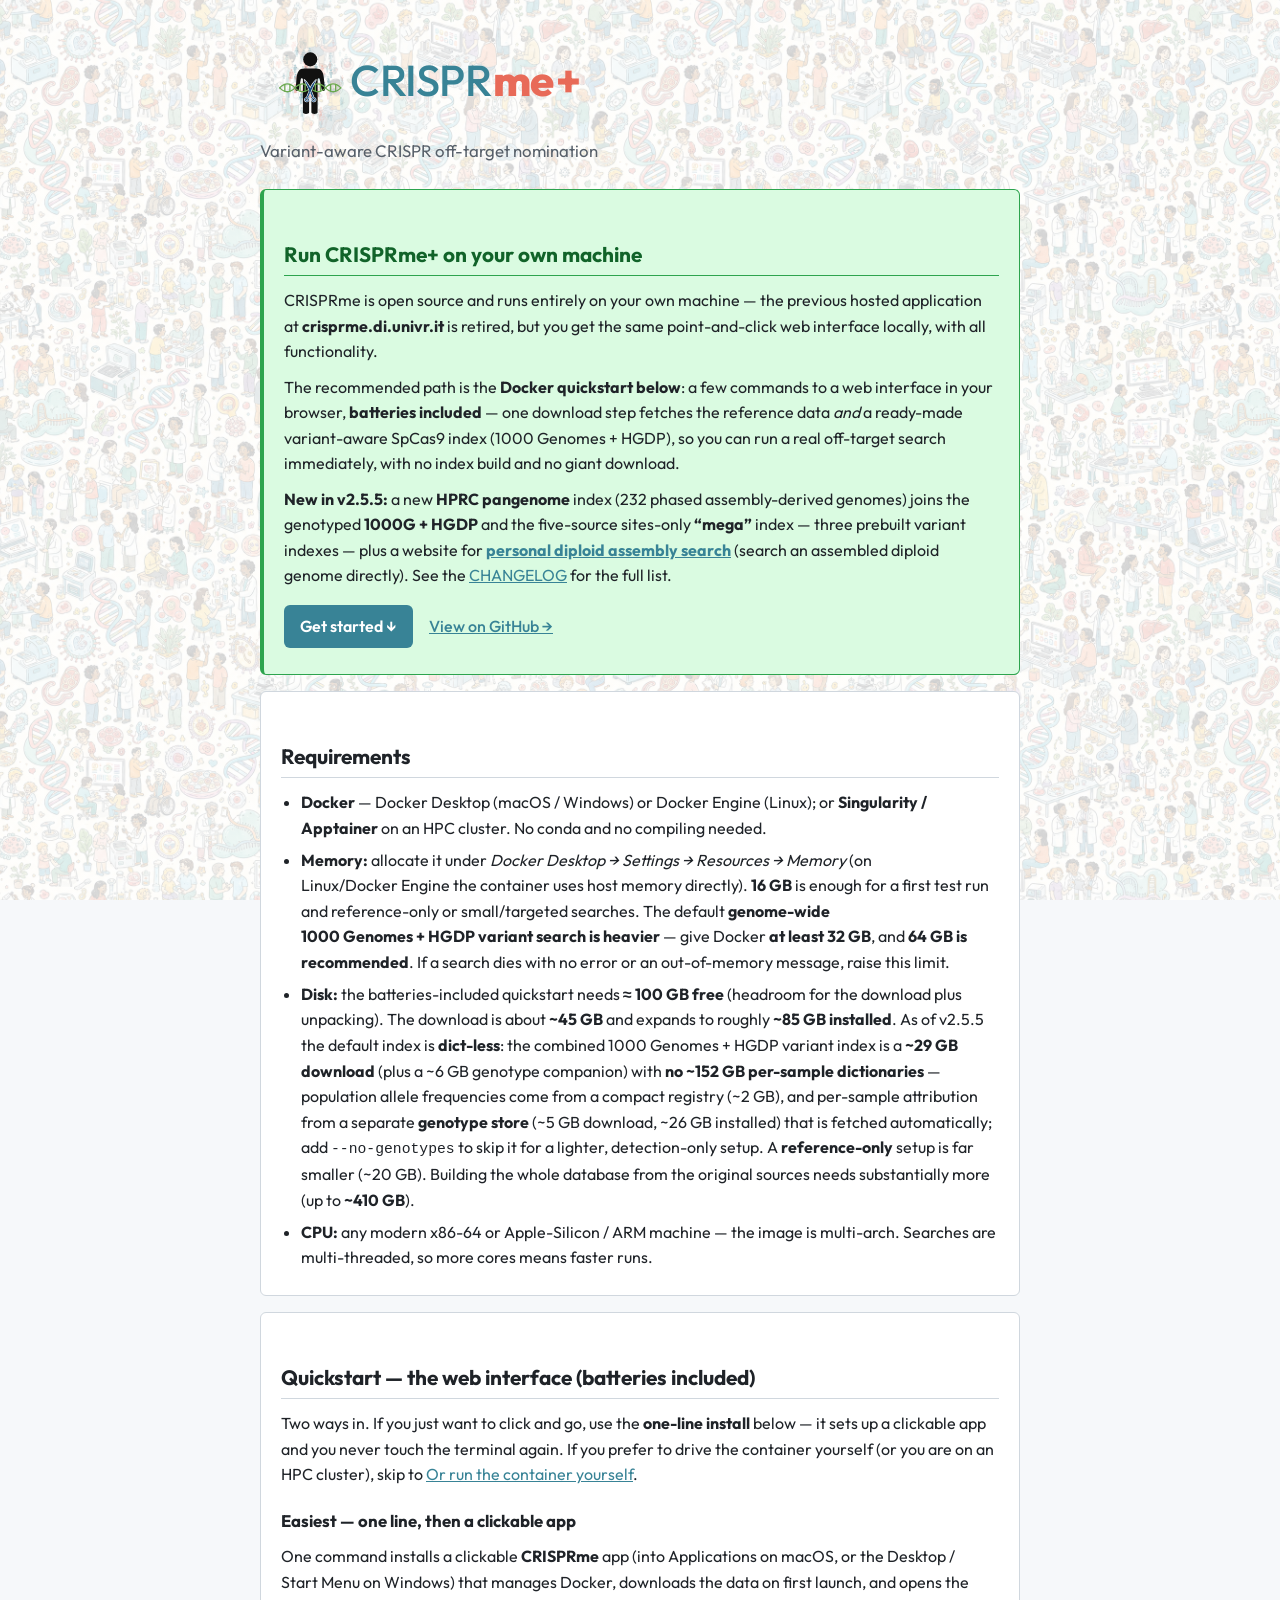
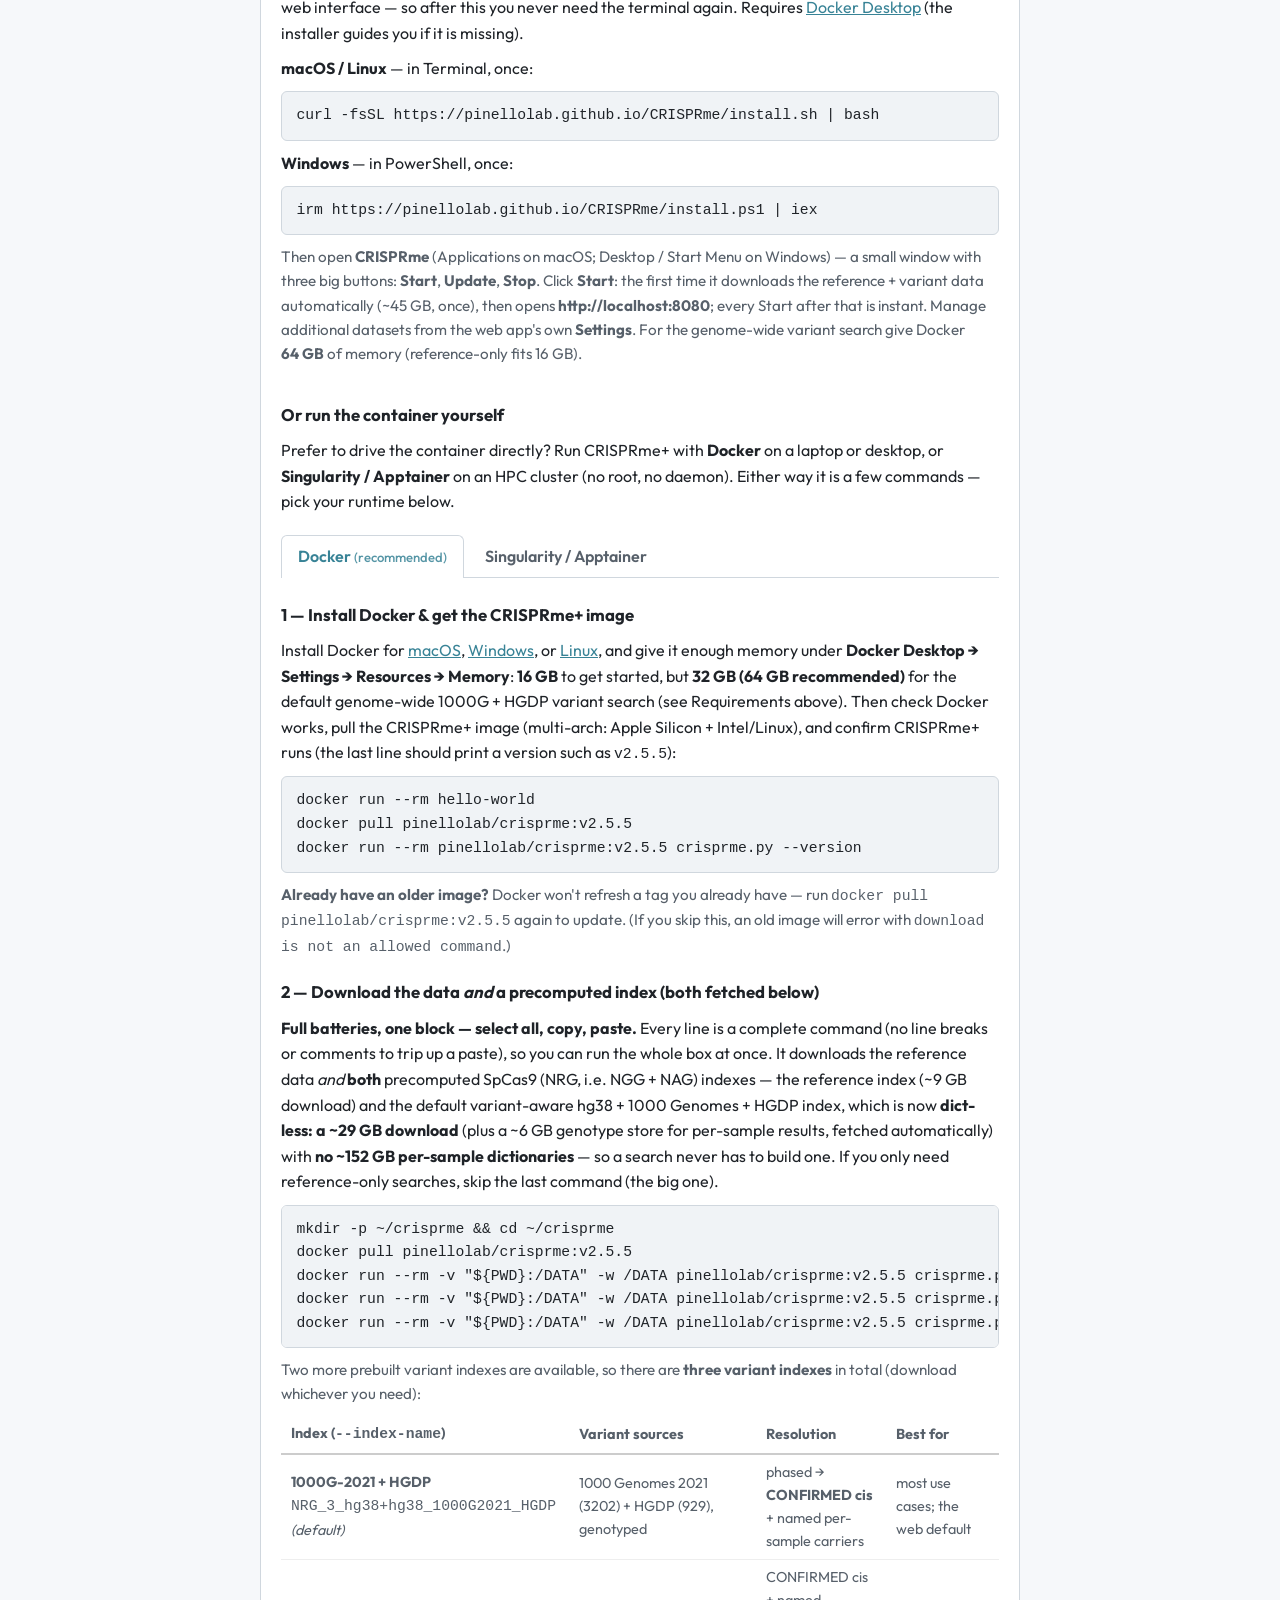
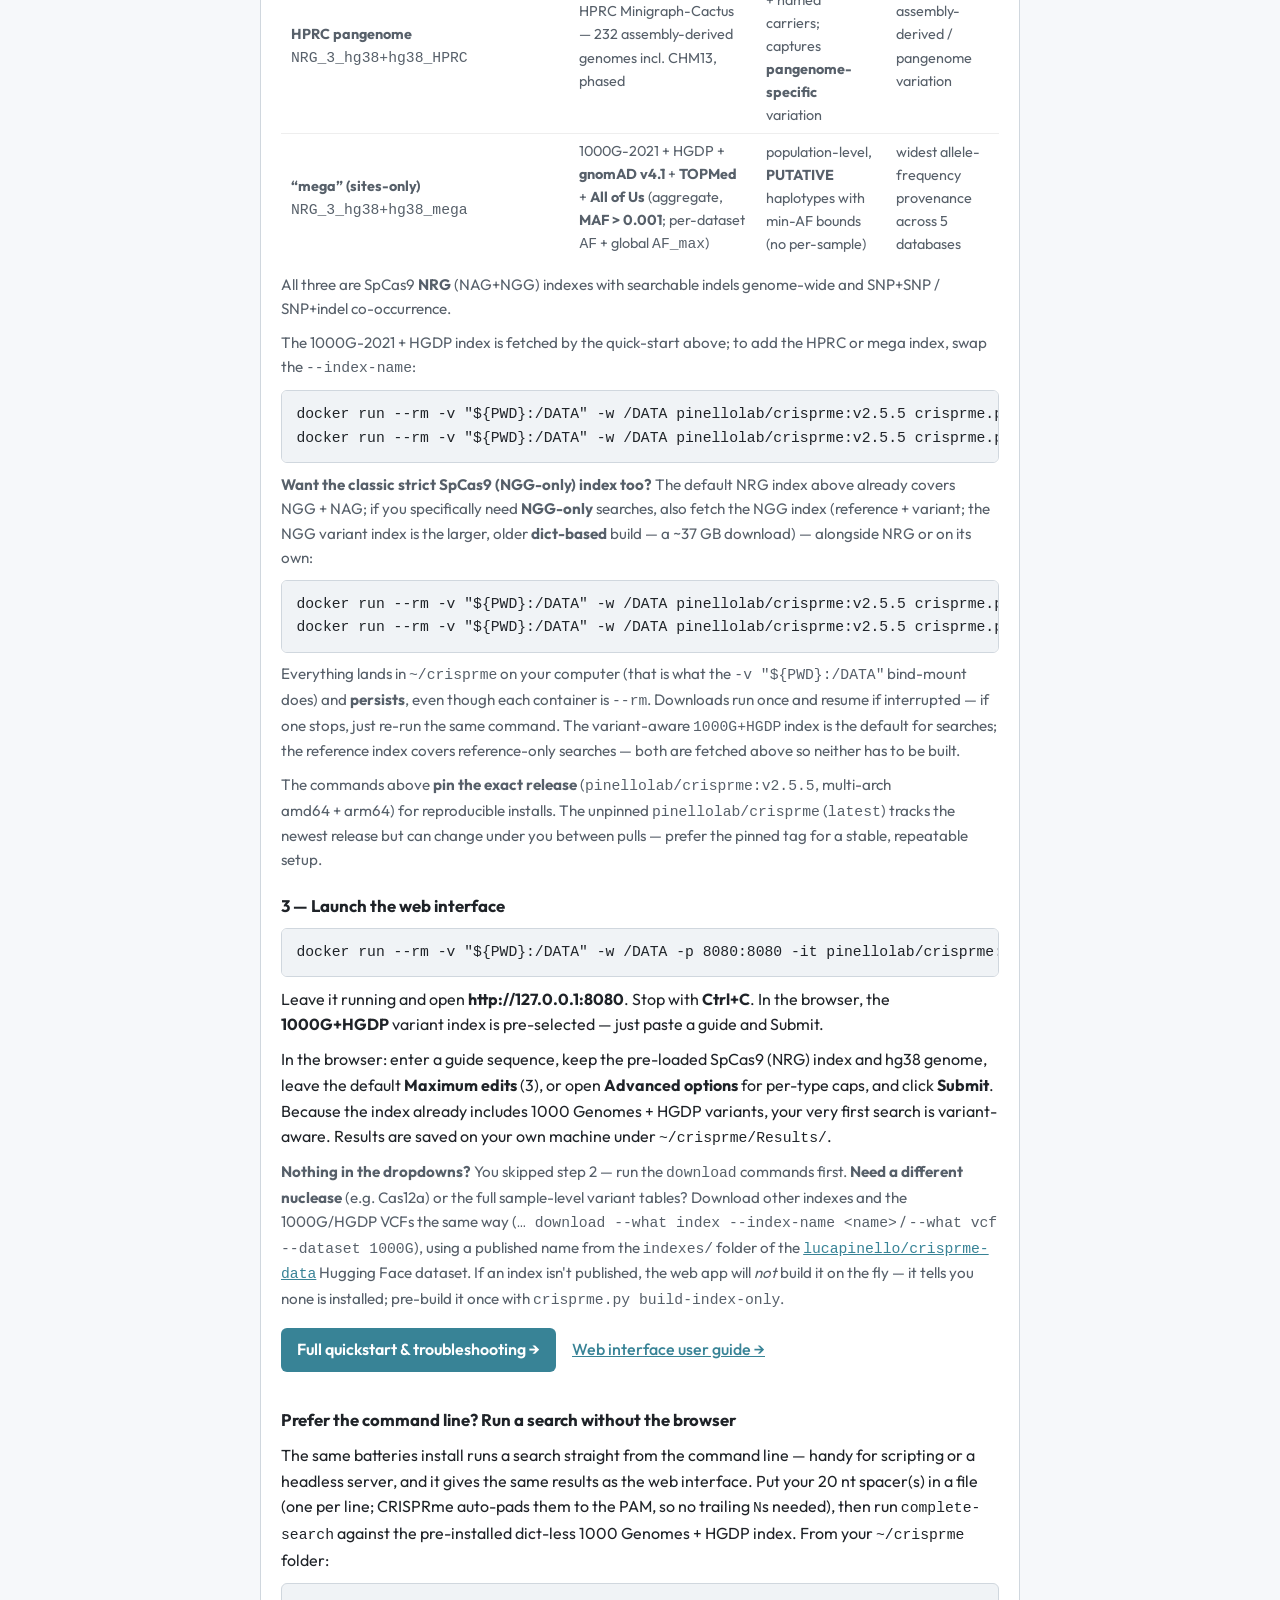
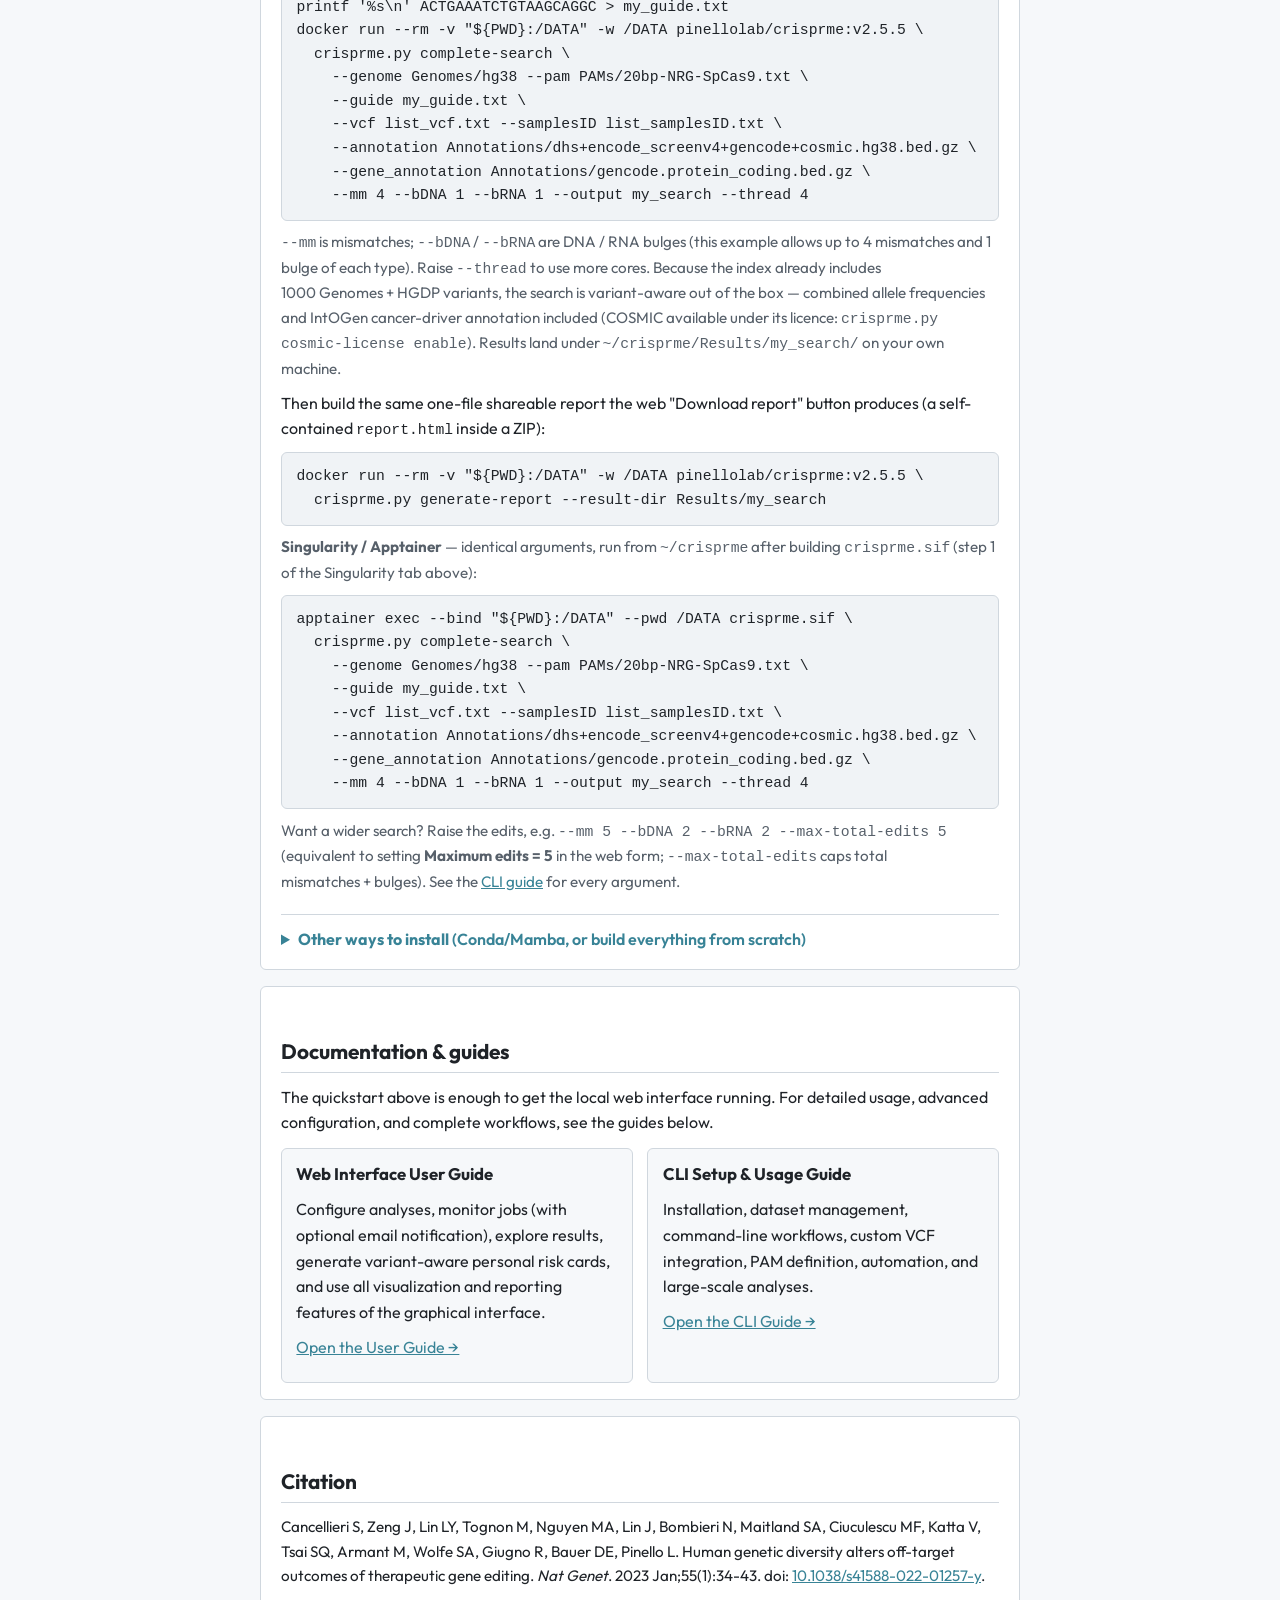
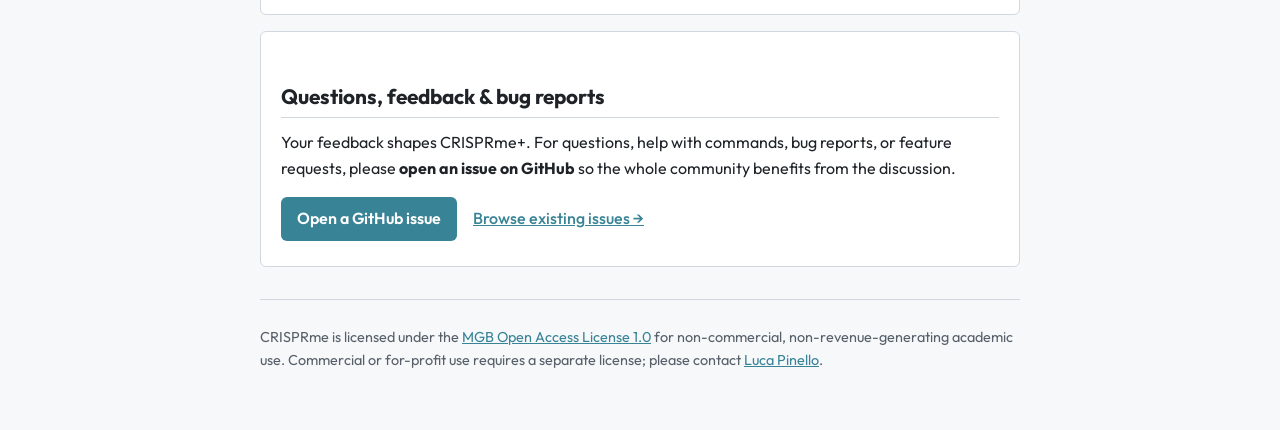
==== docs/index.html @ fcecd080 "license: switch CRISPRme to MGB Open Access License 1.0 (MGBOA 1.0) Per MGB OGC guidance, CRISPRme m" ====
<!DOCTYPE html>
<html lang="en">
<head>
  <meta charset="utf-8">
  <meta name="viewport" content="width=device-width, initial-scale=1">
  <meta name="description" content="CRISPRme+ is the next major version of CRISPRme, a variant-aware CRISPR off-target nomination tool. Now stable (v2.5.5): run the web interface locally in minutes with Docker, batteries included (a ready-made 1000 Genomes + HGDP SpCas9 index).">
  <title>CRISPRme+ — variant-aware CRISPR off-target nomination (v2.5.5)</title>
  <link rel="icon" type="image/svg+xml" href="crisprme-icon.svg">
  <link rel="icon" type="image/png" sizes="32x32" href="favicon-32x32.png">
  <link rel="icon" type="image/png" sizes="16x16" href="favicon-16x16.png">
  <link rel="icon" href="favicon.ico">
  <link rel="apple-touch-icon" href="apple-touch-icon.png">
  <link rel="stylesheet" href="style.css">
</head>
<body>
  <header>
    <div class="brand">
      <img src="crisprme-logo.svg" alt="CRISPRme+" class="logo">
    </div>
    <p class="tagline">Variant-aware CRISPR off-target nomination</p>
  </header>

  <main>
    <section class="notice" aria-labelledby="notice-heading">
      <h2 id="notice-heading">Run CRISPRme+ on your own machine</h2>
      <p>
        CRISPRme is open source and runs entirely on your own machine — the previous
        hosted application at <strong>crisprme.di.univr.it</strong> is retired, but you
        get the same point-and-click web interface locally, with all functionality.
      </p>
      <p>
        The recommended path is the <strong>Docker quickstart below</strong>: a few
        commands to a web interface in your browser, <strong>batteries included</strong>
        — one download step fetches the reference data <em>and</em> a ready-made
        variant-aware SpCas9 index (1000&nbsp;Genomes&nbsp;+&nbsp;HGDP), so you can run a
        real off-target search immediately, with no index build and no giant download.
      </p>
      <p>
        <strong>New in v2.5.5:</strong> a new <strong>HPRC pangenome</strong> index (232
        phased assembly-derived genomes) joins the genotyped <strong>1000G&nbsp;+&nbsp;HGDP</strong>
        and the five-source sites-only <strong>&ldquo;mega&rdquo;</strong> index &mdash; three
        prebuilt variant indexes &mdash; plus a website for
        <a href="https://github.com/pinellolab/crisprme-plus/blob/main/docs/crisprme_web_interface_user_guide.md#searching-a-personal-assembly-genome-assembly-search"><strong>personal diploid
        assembly search</strong></a> (search an assembled diploid genome directly). See the
        <a href="https://github.com/pinellolab/crisprme-plus/blob/main/CHANGELOG.md">CHANGELOG</a>
        for the full list.
      </p>
      <p class="cta-row">
        <a class="button" href="#run-heading">Get started &darr;</a>
        <a class="secondary" href="https://github.com/pinellolab/crisprme-plus">View on GitHub &rarr;</a>
      </p>
    </section>

    <section aria-labelledby="req-heading">
      <h2 id="req-heading">Requirements</h2>
      <ul class="reqs">
        <li>
          <strong>Docker</strong> — Docker Desktop (macOS / Windows) or Docker Engine
          (Linux); or <strong>Singularity / Apptainer</strong> on an HPC cluster. No
          conda and no compiling needed.
        </li>
        <li>
          <strong>Memory:</strong> allocate it under <em>Docker Desktop &rarr; Settings
          &rarr; Resources &rarr; Memory</em> (on Linux/Docker&nbsp;Engine the container
          uses host memory directly). <strong>16&nbsp;GB</strong> is enough for a first
          test run and reference-only or small/targeted searches. The default
          <strong>genome-wide 1000&nbsp;Genomes&nbsp;+&nbsp;HGDP variant search is
          heavier</strong> &mdash; give Docker <strong>at least
          32&nbsp;GB</strong>, and <strong>64&nbsp;GB is recommended</strong>. If a
          search dies with no error or an out-of-memory message, raise this limit.
        </li>
        <li>
          <strong>Disk:</strong> the batteries-included quickstart needs
          <strong>&asymp;&nbsp;100&nbsp;GB free</strong> (headroom for the download plus
          unpacking). The download is about <strong>~45&nbsp;GB</strong> and expands to
          roughly <strong>~85&nbsp;GB installed</strong>. As of v2.5.5 the default index
          is <strong>dict-less</strong>: the combined
          1000&nbsp;Genomes&nbsp;+&nbsp;HGDP variant index is a
          <strong>~29&nbsp;GB download</strong> (plus a ~6&nbsp;GB genotype companion) with
          <strong>no ~152&nbsp;GB per-sample dictionaries</strong> &mdash; population
          allele frequencies come from a compact registry (~2&nbsp;GB), and per-sample
          attribution from a separate <strong>genotype store</strong> (~5&nbsp;GB
          download, ~26&nbsp;GB installed) that is fetched automatically; add
          <code>--no-genotypes</code> to skip it for a lighter, detection-only setup.
          A <strong>reference-only</strong> setup is far smaller (~20&nbsp;GB). Building
          the whole database from the original sources needs substantially more (up to
          <strong>~410&nbsp;GB</strong>).
        </li>
        <li>
          <strong>CPU:</strong> any modern x86-64 or Apple-Silicon / ARM machine — the
          image is multi-arch. Searches are multi-threaded, so more cores means faster
          runs.
        </li>
      </ul>
    </section>

    <section aria-labelledby="run-heading">
      <h2 id="run-heading">Quickstart &mdash; the web interface (batteries included)</h2>
      <p>
        Two ways in. If you just want to click and go, use the <strong>one-line
        install</strong> below &mdash; it sets up a clickable app and you never touch
        the terminal again. If you prefer to drive the container yourself (or you are
        on an HPC cluster), skip to <a href="#byo-runtime">Or run the container
        yourself</a>.
      </p>

      <h3 id="easiest-heading">Easiest &mdash; one line, then a clickable app</h3>
      <p>
        One command installs a clickable <strong>CRISPRme</strong> app (into
        Applications on macOS, or the Desktop / Start&nbsp;Menu on Windows) that manages
        Docker, downloads the data on first launch, and opens the web interface &mdash;
        so after this you never need the terminal again. Requires
        <a href="https://www.docker.com/products/docker-desktop/">Docker&nbsp;Desktop</a>
        (the installer guides you if it is missing).
      </p>
      <p><strong>macOS / Linux</strong> &mdash; in Terminal, once:</p>
      <pre><code>curl -fsSL https://pinellolab.github.io/CRISPRme/install.sh | bash</code></pre>
      <p><strong>Windows</strong> &mdash; in PowerShell, once:</p>
      <pre><code>irm https://pinellolab.github.io/CRISPRme/install.ps1 | iex</code></pre>
      <p class="note">
        Then open <strong>CRISPRme</strong> (Applications on macOS; Desktop / Start&nbsp;Menu
        on Windows) &mdash; a small window with three big buttons:
        <strong>Start</strong>, <strong>Update</strong>, <strong>Stop</strong>. Click
        <strong>Start</strong>: the first time it downloads the reference&nbsp;+&nbsp;variant
        data automatically (~45&nbsp;GB, once), then opens
        <strong>http://localhost:8080</strong>; every Start after that is instant. Manage
        additional datasets from the web app's own <strong>Settings</strong>. For the
        genome-wide variant search give Docker <strong>64&nbsp;GB</strong> of memory
        (reference-only fits 16&nbsp;GB).
      </p>

      <h3 id="byo-runtime" style="margin-top:2.2rem;">Or run the container yourself</h3>
      <p>
        Prefer to drive the container directly? Run CRISPRme+ with
        <strong>Docker</strong> on a laptop or desktop, or
        <strong>Singularity / Apptainer</strong> on an HPC cluster (no root, no daemon).
        Either way it is a few commands &mdash; pick your runtime below.
      </p>

      <div class="tabs" role="tablist" aria-label="Container runtime">
        <button class="tab" id="tab-docker" role="tab" aria-selected="true"
                aria-controls="panel-docker" data-target="panel-docker">Docker <span class="rec">(recommended)</span></button>
        <button class="tab" id="tab-sing" role="tab" aria-selected="false"
                aria-controls="panel-sing" data-target="panel-sing" tabindex="-1">Singularity / Apptainer</button>
      </div>

      <!-- ============ Docker (default) ============ -->
      <div class="tab-panel" id="panel-docker" role="tabpanel" aria-labelledby="tab-docker">
        <h3>1 &mdash; Install Docker &amp; get the CRISPRme+ image</h3>
        <p>
          Install Docker for
          <a href="https://docs.docker.com/desktop/install/mac-install/">macOS</a>,
          <a href="https://docs.docker.com/desktop/install/windows-install/">Windows</a>,
          or <a href="https://docs.docker.com/engine/install/">Linux</a>, and give it
          enough memory under <strong>Docker Desktop &rarr; Settings &rarr; Resources
          &rarr; Memory</strong>: <strong>16&nbsp;GB</strong> to get started, but
          <strong>32&nbsp;GB (64&nbsp;GB recommended)</strong> for the default genome-wide
          1000G&nbsp;+&nbsp;HGDP variant search (see Requirements above). Then check Docker
          works, pull the CRISPRme+ image (multi-arch: Apple Silicon + Intel/Linux), and
          confirm CRISPRme+ runs (the last line should print a version such as
          <code>v2.5.5</code>):
        </p>
        <pre><code>docker run --rm hello-world
docker pull pinellolab/crisprme:v2.5.5
docker run --rm pinellolab/crisprme:v2.5.5 crisprme.py --version</code></pre>
        <p class="note">
          <strong>Already have an older image?</strong> Docker won't refresh a tag you
          already have &mdash; run <code>docker pull pinellolab/crisprme:v2.5.5</code> again to
          update. (If you skip this, an old image will error with
          <code>download is not an allowed command</code>.)
        </p>

        <h3>2 &mdash; Download the data <em>and</em> a precomputed index (both fetched below)</h3>
        <p>
          <strong>Full batteries, one block &mdash; select all, copy, paste.</strong>
          Every line is a complete command (no line breaks or comments to trip up a
          paste), so you can run the whole box at once. It downloads the reference data
          <em>and</em> <strong>both</strong> precomputed SpCas9 (NRG, i.e. NGG + NAG) indexes &mdash; the
          reference index (~9&nbsp;GB download) and the default variant-aware
          hg38&nbsp;+&nbsp;1000&nbsp;Genomes&nbsp;+&nbsp;HGDP index, which is now
          <strong>dict-less: a ~29&nbsp;GB download</strong> (plus a ~6&nbsp;GB genotype
          store for per-sample results, fetched automatically) with
          <strong>no ~152&nbsp;GB per-sample dictionaries</strong> &mdash; so a search
          never has to build one. If you only need reference-only searches, skip the
          last command (the big one).
        </p>
        <pre><code>mkdir -p ~/crisprme &amp;&amp; cd ~/crisprme
docker pull pinellolab/crisprme:v2.5.5
docker run --rm -v "${PWD}:/DATA" -w /DATA pinellolab/crisprme:v2.5.5 crisprme.py download --what all --path /DATA
docker run --rm -v "${PWD}:/DATA" -w /DATA pinellolab/crisprme:v2.5.5 crisprme.py download --what index --index-name NRG_3_hg38 --path /DATA
docker run --rm -v "${PWD}:/DATA" -w /DATA pinellolab/crisprme:v2.5.5 crisprme.py download --what index --index-name NRG_3_hg38+hg38_1000G2021_HGDP --path /DATA</code></pre>
        <p class="note">
          Two more prebuilt variant indexes are available, so there are
          <strong>three variant indexes</strong> in total (download whichever you need):
        </p>
        <table class="note" style="border-collapse:collapse;width:100%;font-size:0.9em;margin:0.6em 0;">
          <thead>
            <tr style="text-align:left;border-bottom:2px solid #ccc;">
              <th style="padding:6px 10px;">Index (<code>--index-name</code>)</th>
              <th style="padding:6px 10px;">Variant sources</th>
              <th style="padding:6px 10px;">Resolution</th>
              <th style="padding:6px 10px;">Best for</th>
            </tr>
          </thead>
          <tbody>
            <tr style="border-bottom:1px solid #eee;">
              <td style="padding:6px 10px;"><strong>1000G-2021&nbsp;+&nbsp;HGDP</strong><br><code>NRG_3_hg38+hg38_1000G2021_HGDP</code> <em>(default)</em></td>
              <td style="padding:6px 10px;">1000&nbsp;Genomes&nbsp;2021 (3202) + HGDP (929), genotyped</td>
              <td style="padding:6px 10px;">phased &rarr; <strong>CONFIRMED cis</strong> + named per-sample carriers</td>
              <td style="padding:6px 10px;">most use cases; the web default</td>
            </tr>
            <tr style="border-bottom:1px solid #eee;">
              <td style="padding:6px 10px;"><strong>HPRC pangenome</strong><br><code>NRG_3_hg38+hg38_HPRC</code></td>
              <td style="padding:6px 10px;">HPRC Minigraph-Cactus &mdash; 232 assembly-derived genomes incl. CHM13, phased</td>
              <td style="padding:6px 10px;">CONFIRMED cis + named carriers; captures <strong>pangenome-specific</strong> variation</td>
              <td style="padding:6px 10px;">assembly-derived / pangenome variation</td>
            </tr>
            <tr>
              <td style="padding:6px 10px;"><strong>&ldquo;mega&rdquo; (sites-only)</strong><br><code>NRG_3_hg38+hg38_mega</code></td>
              <td style="padding:6px 10px;">1000G-2021 + HGDP + <strong>gnomAD&nbsp;v4.1</strong> + <strong>TOPMed</strong> + <strong>All&nbsp;of&nbsp;Us</strong> (aggregate, <strong>MAF&nbsp;&gt;&nbsp;0.001</strong>; per-dataset <code>AF</code> + global <code>AF_max</code>)</td>
              <td style="padding:6px 10px;">population-level, <strong>PUTATIVE</strong> haplotypes with min-AF bounds (no per-sample)</td>
              <td style="padding:6px 10px;">widest allele-frequency provenance across 5 databases</td>
            </tr>
          </tbody>
        </table>
        <p class="note">All three are SpCas9 <strong>NRG</strong> (NAG+NGG) indexes with searchable
          indels genome-wide and SNP+SNP / SNP+indel co-occurrence.</p>
        <p class="note">
          The 1000G-2021&nbsp;+&nbsp;HGDP index is fetched by the quick-start above; to add
          the HPRC or mega index, swap the <code>--index-name</code>:
        </p>
        <pre><code>docker run --rm -v "${PWD}:/DATA" -w /DATA pinellolab/crisprme:v2.5.5 crisprme.py download --what index --index-name NRG_3_hg38+hg38_HPRC --path /DATA
docker run --rm -v "${PWD}:/DATA" -w /DATA pinellolab/crisprme:v2.5.5 crisprme.py download --what index --index-name NRG_3_hg38+hg38_mega --path /DATA</code></pre>
        <p class="note">
          <strong>Want the classic strict SpCas9 (NGG-only) index too?</strong> The default
          NRG index above already covers NGG&nbsp;+&nbsp;NAG; if you specifically need
          <strong>NGG-only</strong> searches, also fetch the NGG index (reference +
          variant; the NGG variant index is the larger, older <strong>dict-based</strong>
          build &mdash; a ~37&nbsp;GB download) &mdash; alongside NRG or on its own:
        </p>
        <pre><code>docker run --rm -v "${PWD}:/DATA" -w /DATA pinellolab/crisprme:v2.5.5 crisprme.py download --what index --index-name NGG_3_hg38 --path /DATA
docker run --rm -v "${PWD}:/DATA" -w /DATA pinellolab/crisprme:v2.5.5 crisprme.py download --what index --index-name NRG_3_hg38+hg38_1000G2021_HGDP --path /DATA</code></pre>
        <p class="note">
          Everything lands in <code>~/crisprme</code> on your computer (that is what the
          <code>-v "${PWD}:/DATA"</code> bind-mount does) and <strong>persists</strong>,
          even though each container is <code>--rm</code>. Downloads run once and resume
          if interrupted &mdash; if one stops, just re-run the same command. The
          variant-aware <code>1000G+HGDP</code> index is the default for searches; the
          reference index covers reference-only searches &mdash; both are fetched above so
          neither has to be built.
        </p>
        <p class="note">
          The commands above <strong>pin the exact release</strong>
          (<code>pinellolab/crisprme:v2.5.5</code>, multi-arch amd64&nbsp;+&nbsp;arm64)
          for reproducible installs. The unpinned <code>pinellolab/crisprme</code>
          (<code>latest</code>) tracks the newest release but can change under you between
          pulls &mdash; prefer the pinned tag for a stable, repeatable setup.
        </p>

        <h3>3 &mdash; Launch the web interface</h3>
        <pre><code>docker run --rm -v "${PWD}:/DATA" -w /DATA -p 8080:8080 -it pinellolab/crisprme:v2.5.5 crisprme.py web-interface</code></pre>
        <p>Leave it running and open <strong>http://127.0.0.1:8080</strong>. Stop with <strong>Ctrl+C</strong>. In the browser, the <strong>1000G+HGDP</strong> variant index is pre-selected &mdash; just paste a guide and Submit.</p>
      </div>

      <!-- ============ Singularity / Apptainer ============ -->
      <div class="tab-panel" id="panel-sing" role="tabpanel" aria-labelledby="tab-sing" hidden>
        <h3>1 &mdash; Build the image (one time)</h3>
        <p>
          Most clusters already have Apptainer/Singularity. Convert the CRISPRme image
          to a <code>.sif</code> file (no root needed):
        </p>
        <pre><code>apptainer pull crisprme.sif docker://pinellolab/crisprme:v2.5.5</code></pre>
        <p class="note">On older systems the command is <code>singularity</code> instead of <code>apptainer</code>; they are interchangeable.</p>

        <h3>2 &mdash; Download the data <em>and</em> the precomputed indexes (both fetched below)</h3>
        <p>
          <strong>Full batteries, one block &mdash; select all, copy, paste.</strong>
          Every line is a complete command (no line breaks or comments to trip up a
          paste), so you can run the whole box at once. It downloads the reference data
          <em>and</em> <strong>both</strong> precomputed SpCas9 (NRG, i.e. NGG + NAG) indexes &mdash; the
          reference index (~9&nbsp;GB download) and the default variant-aware
          hg38&nbsp;+&nbsp;1000&nbsp;Genomes&nbsp;+&nbsp;HGDP index, which is now
          <strong>dict-less: a ~29&nbsp;GB download</strong> (plus a ~6&nbsp;GB genotype
          store for per-sample results, fetched automatically) with
          <strong>no ~152&nbsp;GB per-sample dictionaries</strong> &mdash; so a search
          never has to build one.
          If you only need reference-only searches, skip the last command (the big one).
        </p>
        <pre><code>mkdir -p ~/crisprme &amp;&amp; cd ~/crisprme
apptainer run --bind "${PWD}:/DATA" --pwd /DATA crisprme.sif crisprme.py download --what all --path /DATA
apptainer run --bind "${PWD}:/DATA" --pwd /DATA crisprme.sif crisprme.py download --what index --index-name NRG_3_hg38 --path /DATA
apptainer run --bind "${PWD}:/DATA" --pwd /DATA crisprme.sif crisprme.py download --what index --index-name NRG_3_hg38+hg38_1000G2021_HGDP --path /DATA</code></pre>
        <p class="note">
          <strong>Want the classic strict SpCas9 (NGG-only) index too?</strong> The default
          NRG index above already covers NGG&nbsp;+&nbsp;NAG; if you specifically need
          <strong>NGG-only</strong> searches, also fetch the NGG index (reference + variant;
          the NGG variant index is the larger, older <strong>dict-based</strong> build &mdash;
          a ~37&nbsp;GB download) &mdash; alongside NRG or on its own:
        </p>
        <pre><code>apptainer run --bind "${PWD}:/DATA" --pwd /DATA crisprme.sif crisprme.py download --what index --index-name NGG_3_hg38 --path /DATA
apptainer run --bind "${PWD}:/DATA" --pwd /DATA crisprme.sif crisprme.py download --what index --index-name NRG_3_hg38+hg38_1000G2021_HGDP --path /DATA</code></pre>
        <p class="note">
          Everything lands in <code>~/crisprme</code> on your computer (the
          <code>--bind "${PWD}:/DATA"</code> mount) and <strong>persists</strong> across
          runs. Downloads run once and resume if interrupted &mdash; if one stops, just
          re-run the same command. The variant-aware <code>1000G+HGDP</code> index is the
          default for searches; the reference index covers reference-only searches
          &mdash; both are fetched above so neither has to be built.
        </p>

        <h3>3 &mdash; Launch the web interface</h3>
        <pre><code>apptainer run --bind "${PWD}:/DATA" --pwd /DATA crisprme.sif crisprme.py web-interface</code></pre>
        <p>
          Open <strong>http://127.0.0.1:8080</strong> (or, on a cluster, the node's
          address). Apptainer shares the host network, so no port mapping is needed,
          but port <strong>8080 must be free</strong> on the node.
        </p>
        <p class="note">
          Use <code>apptainer run</code> (not <code>exec</code>): <code>run</code>
          activates the environment inside the image, so <code>crisprme.py</code> is on
          the path.
        </p>
      </div>

      <p>
        In the browser: enter a guide sequence, keep the pre-loaded SpCas9 (NRG) index
        and hg38 genome, leave the default <strong>Maximum edits</strong> (3), or open
        <strong>Advanced options</strong> for per-type caps, and click <strong>Submit</strong>.
        Because the index already includes 1000&nbsp;Genomes&nbsp;+&nbsp;HGDP variants,
        your very first search is variant-aware. Results are saved on your own machine
        under <code>~/crisprme/Results/</code>.
      </p>
      <p class="note">
        <strong>Nothing in the dropdowns?</strong> You skipped step&nbsp;2 &mdash; run the
        <code>download</code> commands first.
        <strong>Need a different nuclease</strong> (e.g. Cas12a) or the full sample-level
        variant tables? Download other indexes and the 1000G/HGDP VCFs the same way
        (<code>&hellip; download --what index --index-name &lt;name&gt;</code> /
        <code>--what vcf --dataset 1000G</code>), using a published name from the
        <code>indexes/</code> folder of the
        <a href="https://huggingface.co/datasets/lucapinello/crisprme-data/tree/main/indexes"><code>lucapinello/crisprme-data</code></a>
        Hugging&nbsp;Face dataset.
        If an index isn't published, the web app will <em>not</em> build it on the fly
        &mdash; it tells you none is installed; pre-build it once with
        <code>crisprme.py build-index-only</code>.
      </p>

      <p class="cta-row">
        <a class="button" href="https://github.com/pinellolab/crisprme-plus/blob/main/docs/DOCKER_QUICKSTART.md">Full quickstart &amp; troubleshooting &rarr;</a>
        <a class="secondary" href="https://github.com/pinellolab/crisprme-plus/blob/main/docs/crisprme_web_interface_user_guide.md">Web interface user guide &rarr;</a>
      </p>

      <h3 id="cli-heading" style="margin-top:2.2rem;">Prefer the command line? Run a search without the browser</h3>
      <p>
        The same batteries install runs a search straight from the command line
        &mdash; handy for scripting or a headless server, and it gives the same
        results as the web interface. Put your 20&nbsp;nt spacer(s) in a file (one
        per line; CRISPRme auto-pads them to the PAM, so no trailing
        <code>N</code>s needed), then run <code>complete-search</code> against the
        pre-installed dict-less 1000&nbsp;Genomes&nbsp;+&nbsp;HGDP index. From your
        <code>~/crisprme</code> folder:
      </p>
      <pre><code>printf '%s\n' ACTGAAATCTGTAAGCAGGC &gt; my_guide.txt
docker run --rm -v "${PWD}:/DATA" -w /DATA pinellolab/crisprme:v2.5.5 \
  crisprme.py complete-search \
    --genome Genomes/hg38 --pam PAMs/20bp-NRG-SpCas9.txt \
    --guide my_guide.txt \
    --vcf list_vcf.txt --samplesID list_samplesID.txt \
    --annotation Annotations/dhs+encode_screenv4+gencode+cosmic.hg38.bed.gz \
    --gene_annotation Annotations/gencode.protein_coding.bed.gz \
    --mm 4 --bDNA 1 --bRNA 1 --output my_search --thread 4</code></pre>
      <p class="note">
        <code>--mm</code> is mismatches; <code>--bDNA</code> / <code>--bRNA</code>
        are DNA / RNA bulges (this example allows up to 4 mismatches and 1 bulge of
        each type). Raise <code>--thread</code> to use more cores. Because the index
        already includes 1000&nbsp;Genomes&nbsp;+&nbsp;HGDP variants, the search is
        variant-aware out of the box &mdash; combined allele frequencies and
        IntOGen cancer-driver annotation included (COSMIC available under its licence:
        <code>crisprme.py cosmic-license enable</code>). Results land under
        <code>~/crisprme/Results/my_search/</code> on your own machine.
      </p>
      <p>
        Then build the same one-file shareable report the web "Download report"
        button produces (a self-contained <code>report.html</code> inside a ZIP):
      </p>
      <pre><code>docker run --rm -v "${PWD}:/DATA" -w /DATA pinellolab/crisprme:v2.5.5 \
  crisprme.py generate-report --result-dir Results/my_search</code></pre>
      <p class="note">
        <strong>Singularity / Apptainer</strong> &mdash; identical arguments, run
        from <code>~/crisprme</code> after building <code>crisprme.sif</code>
        (step&nbsp;1 of the Singularity tab above):
      </p>
      <pre><code>apptainer exec --bind "${PWD}:/DATA" --pwd /DATA crisprme.sif \
  crisprme.py complete-search \
    --genome Genomes/hg38 --pam PAMs/20bp-NRG-SpCas9.txt \
    --guide my_guide.txt \
    --vcf list_vcf.txt --samplesID list_samplesID.txt \
    --annotation Annotations/dhs+encode_screenv4+gencode+cosmic.hg38.bed.gz \
    --gene_annotation Annotations/gencode.protein_coding.bed.gz \
    --mm 4 --bDNA 1 --bRNA 1 --output my_search --thread 4</code></pre>
      <p class="note">
        Want a wider search? Raise the edits, e.g. <code>--mm 5 --bDNA 2 --bRNA 2
        --max-total-edits 5</code> (equivalent to setting <strong>Maximum edits =
        5</strong> in the web form; <code>--max-total-edits</code> caps total
        mismatches&nbsp;+&nbsp;bulges). See the
        <a href="https://github.com/pinellolab/crisprme-plus/blob/main/docs/crisprme_data_setup_051826.md">CLI guide</a>
        for every argument.
      </p>

      <details class="advanced">
        <summary><strong>Other ways to install</strong> (Conda/Mamba, or build everything from scratch)</summary>

        <h3>Install with Conda / Mamba</h3>
        <p class="warn"><strong>Note:</strong> Bioconda currently installs the previous
        CRISPRme line (2.1.x, Python&nbsp;3.8), <strong>not</strong> this
        CRISPRme+ v2.5.5 release. For v2.5.5, use the Docker quickstart above, or build
        from source (Python&nbsp;3.11) per the
        <a href="https://github.com/pinellolab/crisprme-plus#1-installation">crisprme-plus README</a>.</p>
        <pre><code># Stable line (2.1.x) via Bioconda
mamba config --add channels bioconda
mamba config --add channels conda-forge
mamba config --set channel_priority strict
mamba create -n crisprme crisprme -y
mamba activate crisprme
crisprme.py --version</code></pre>

        <h3>Build the full reference database from the original sources</h3>
        <p>
          Instead of the fast download, you can download and configure everything
          (hg38, 1000&nbsp;Genomes, HGDP, annotations, PAMs) directly from the original
          sources with the built-in <code>setup</code>. This is a large, multi-hour,
          <strong>~410&nbsp;GB</strong> one-time download; the fast <code>download</code>
          above is recommended for most users.
        </p>
        <pre><code># Docker
docker run -v ${PWD}:/DATA -w /DATA -i pinellolab/crisprme:v2.5.5 \
  crisprme.py setup --path /DATA

# ...or test on a single chromosome first
docker run -v ${PWD}:/DATA -w /DATA -i pinellolab/crisprme:v2.5.5 \
  crisprme.py setup --chrom chr22 --path /DATA</code></pre>
      </details>
    </section>

    <section aria-labelledby="resources-heading">
      <h2 id="resources-heading">Documentation &amp; guides</h2>
      <p>
        The quickstart above is enough to get the local web interface running. For
        detailed usage, advanced configuration, and complete workflows, see the guides
        below.
      </p>
      <div class="resource-grid">
        <div class="resource-card">
          <h3>Web Interface User Guide</h3>
          <p>
            Configure analyses, monitor jobs (with optional email notification),
            explore results, generate variant-aware personal risk cards, and use all
            visualization and reporting features of the graphical interface.
          </p>
          <p>
            <a href="https://github.com/pinellolab/crisprme-plus/blob/main/docs/crisprme_web_interface_user_guide.md">
              Open the User Guide &rarr;
            </a>
          </p>
        </div>
        <div class="resource-card">
          <h3>CLI Setup &amp; Usage Guide</h3>
          <p>
            Installation, dataset management, command-line workflows, custom VCF
            integration, PAM definition, automation, and large-scale analyses.
          </p>
          <p>
            <a href="https://github.com/pinellolab/crisprme-plus/blob/main/docs/crisprme_data_setup_051826.md">
              Open the CLI Guide &rarr;
            </a>
          </p>
        </div>
      </div>
    </section>

    <section aria-labelledby="cite-heading">
      <h2 id="cite-heading">Citation</h2>
      <p class="citation">
        Cancellieri S, Zeng J, Lin LY, Tognon M, Nguyen MA, Lin J, Bombieri N,
        Maitland SA, Ciuculescu MF, Katta V, Tsai SQ, Armant M, Wolfe SA,
        Giugno R, Bauer DE, Pinello L. Human genetic diversity alters
        off-target outcomes of therapeutic gene editing.
        <em>Nat Genet</em>. 2023 Jan;55(1):34-43.
        doi:
        <a href="https://doi.org/10.1038/s41588-022-01257-y">10.1038/s41588-022-01257-y</a>.
      </p>
    </section>

    <section aria-labelledby="contacts-heading">
      <h2 id="contacts-heading">Questions, feedback &amp; bug reports</h2>
      <p>
        Your feedback shapes CRISPRme+. For questions, help with commands,
        bug reports, or feature requests, please <strong>open an issue on GitHub</strong>
        so the whole community benefits from the discussion.
      </p>
      <p class="cta-row">
        <a class="button" href="https://github.com/pinellolab/crisprme-plus/issues/new/choose">Open a GitHub issue</a>
        <a class="secondary" href="https://github.com/pinellolab/crisprme-plus/issues">Browse existing issues &rarr;</a>
      </p>
    </section>
  </main>

  <footer>
    <p>
      CRISPRme is licensed under the
      <a href="https://github.com/pinellolab/CRISPRme/blob/main/LICENSE">MGB Open Access License 1.0</a>
      for non-commercial, non-revenue-generating academic use.
      Commercial or for-profit use requires a separate
      license; please contact
      <a href="mailto:lpinello@mgh.harvard.edu">Luca Pinello</a>.
    </p>
  </footer>

  <script>
    (function () {
      var tabs = Array.prototype.slice.call(document.querySelectorAll('.tab'));

      function activate(tab) {
        tabs.forEach(function (t) {
          var selected = t === tab;
          t.setAttribute('aria-selected', selected ? 'true' : 'false');
          t.tabIndex = selected ? 0 : -1;
          var panel = document.getElementById(t.getAttribute('data-target'));
          if (panel) panel.hidden = !selected;
        });
      }

      tabs.forEach(function (tab, i) {
        tab.addEventListener('click', function () { activate(tab); });
        tab.addEventListener('keydown', function (e) {
          if (e.key === 'ArrowRight' || e.key === 'ArrowLeft') {
            e.preventDefault();
            var next = e.key === 'ArrowRight'
              ? tabs[(i + 1) % tabs.length]
              : tabs[(i - 1 + tabs.length) % tabs.length];
            next.focus();
            activate(next);
          }
        });
      });
    })();
  </script>
</body>
</html>
---- docs/style.css ----
@font-face {
  font-family: 'Outfit';
  src: url('fonts/Outfit-variable.woff2') format('woff2');
  font-weight: 300 800;
  font-display: swap;
}

:root {
  --fg: #1f2328;
  --muted: #57606a;
  --bg: #f6f8fa;
  --card: #ffffff;
  --border: #d0d7de;
  --accent: #388396;
  --accent-dark: #2c6a78;
  --accent-fg: #ffffff;
  --notice-bg: #dafbe1;
  --notice-border: #2da44e;
  --notice-heading: #116329;
  --code-bg: #f0f3f6;
  --alpha-bg: #fff3cd;
  --alpha-border: #ffe08a;
  --alpha-fg: #7a5b00;
}

* { box-sizing: border-box; }

html { -webkit-text-size-adjust: 100%; }

body {
  margin: 0;
  padding: 2rem 1rem 3rem;
  font-family: 'Outfit', -apple-system, BlinkMacSystemFont, "Segoe UI", Roboto,
               Oxygen, Ubuntu, Cantarell, "Helvetica Neue", Arial, sans-serif;
  font-size: 16px;
  line-height: 1.6;
  color: var(--fg);
  /* Same tiled background as the CRISPRme+ web app (assets/crisprme_bg_tile.png):
     a translucent white veil over a fixed, repeating 600px tile, so content stays
     readable while the page shares the app's look. */
  background-color: var(--bg);
  background-image:
    linear-gradient(rgba(255, 255, 255, 0.78), rgba(255, 255, 255, 0.78)),
    url("crisprme_bg_tile.png");
  background-size: auto, 600px;
  background-repeat: repeat, repeat;
  background-position: center, center;
  background-attachment: fixed, fixed;
}

header, main, footer {
  max-width: 760px;
  margin: 0 auto;
}

header {
  margin-bottom: 1.5rem;
  text-align: left;
}

.brand {
  display: flex;
  align-items: center;
  flex-wrap: wrap;
  gap: 0.1rem 0.5rem;
}

.logo {
  display: block;
  max-width: 360px;
  width: 100%;
  height: auto;
}

.plus {
  font-size: 2.8rem;
  font-weight: 700;
  line-height: 1;
  color: var(--accent);
  margin-left: -0.35rem;
}

.alpha-pill {
  align-self: center;
  background: var(--alpha-bg);
  border: 1px solid var(--alpha-border);
  color: var(--alpha-fg);
  font-size: 0.78rem;
  font-weight: 700;
  letter-spacing: 0.01em;
  padding: 0.15rem 0.6rem;
  border-radius: 999px;
  white-space: nowrap;
}

.tagline {
  margin: 0.35rem 0 0;
  color: var(--muted);
  font-size: 1.05rem;
}

h2 {
  margin-top: 2rem;
  margin-bottom: 0.75rem;
  font-size: 1.3rem;
  border-bottom: 1px solid var(--border);
  padding-bottom: 0.25rem;
}

h3 {
  margin: 1.25rem 0 0.5rem;
  font-size: 1.05rem;
}

p { margin: 0.6rem 0; }

a {
  color: var(--accent);
  text-decoration: underline;
}

a:hover { text-decoration: none; }

a:focus-visible,
.button:focus-visible {
  outline: 2px solid var(--accent);
  outline-offset: 2px;
  border-radius: 3px;
}

section {
  background: var(--card);
  border: 1px solid var(--border);
  border-radius: 6px;
  padding: 1rem 1.25rem;
  margin: 1rem 0;
}

.notice {
  background: var(--notice-bg);
  border-color: var(--notice-border);
  border-left-width: 4px;
}

.notice h2 {
  color: var(--notice-heading);
  border-bottom-color: var(--notice-border);
}

.alpha-banner {
  background: var(--alpha-bg);
  border: 1px solid var(--alpha-border);
  border-radius: 6px;
  padding: 0.75rem 1rem;
  margin: 0 0 1rem;
}

.reqs {
  margin: 0.5rem 0;
  padding-left: 1.25rem;
}

.reqs li { margin: 0.4rem 0; }

.cta-row {
  margin-top: 1rem;
  display: flex;
  flex-wrap: wrap;
  align-items: center;
  gap: 0.75rem 1rem;
}

.button {
  display: inline-block;
  background: var(--accent);
  color: var(--accent-fg);
  padding: 0.55rem 1rem;
  border-radius: 6px;
  text-decoration: none;
  font-weight: 600;
}

.button:hover { background: var(--accent-dark); }

.secondary { font-weight: 500; }

pre {
  background: var(--code-bg);
  border: 1px solid var(--border);
  border-radius: 6px;
  padding: 0.75rem 0.9rem;
  overflow-x: auto;
  margin: 0.5rem 0;
}

code {
  font-family: ui-monospace, SFMono-Regular, "SF Mono", Menlo,
               Consolas, "Liberation Mono", monospace;
  font-size: 0.92rem;
}

pre code { display: block; white-space: pre; }

.note {
  color: var(--muted);
  font-size: 0.95rem;
}

.warn { color: #b00; }

.tabs {
  display: flex;
  gap: 0.25rem;
  margin: 1.25rem 0 0;
  border-bottom: 1px solid var(--border);
}

.tab {
  appearance: none;
  background: transparent;
  border: 1px solid transparent;
  border-bottom: none;
  border-radius: 6px 6px 0 0;
  padding: 0.5rem 1rem;
  margin-bottom: -1px;
  font: inherit;
  font-weight: 600;
  color: var(--muted);
  cursor: pointer;
}

.tab:hover { color: var(--fg); }

.tab .rec { font-weight: 500; font-size: 0.82rem; opacity: 0.85; }

.tab[aria-selected="true"] {
  color: var(--accent);
  background: var(--card);
  border-color: var(--border);
  border-bottom-color: var(--card);
}

.tab:focus-visible {
  outline: 2px solid var(--accent);
  outline-offset: 2px;
  border-radius: 6px;
}

.tab-panel { padding-top: 0.25rem; }

.tab-panel[hidden] { display: none; }

.advanced {
  margin-top: 1.25rem;
  border-top: 1px solid var(--border);
  padding-top: 0.75rem;
}

.advanced summary {
  cursor: pointer;
  font-weight: 600;
  color: var(--accent);
}

.advanced[open] summary { margin-bottom: 0.5rem; }

.resource-grid {
  display: grid;
  grid-template-columns: 1fr 1fr;
  gap: 0.9rem;
  margin-top: 0.75rem;
}

.resource-card {
  border: 1px solid var(--border);
  border-radius: 6px;
  padding: 0.75rem 0.9rem;
  background: var(--bg);
}

.resource-card h3 { margin-top: 0; }

ul.links {
  margin: 0.5rem 0;
  padding-left: 1.25rem;
}

ul.links li { margin: 0.15rem 0; }

.citation { font-size: 0.95rem; }

footer {
  margin-top: 2rem;
  padding-top: 1rem;
  border-top: 1px solid var(--border);
  color: var(--muted);
  font-size: 0.9rem;
}

@media (max-width: 480px) {
  body { padding: 1.25rem 0.75rem 2rem; }
  .logo { max-width: 260px; }
  .plus { font-size: 2.2rem; }
  section { padding: 0.85rem 0.9rem; }
  .resource-grid { grid-template-columns: 1fr; }
  .cta-row { flex-direction: column; align-items: flex-start; }
  .button { width: 100%; text-align: center; }
}
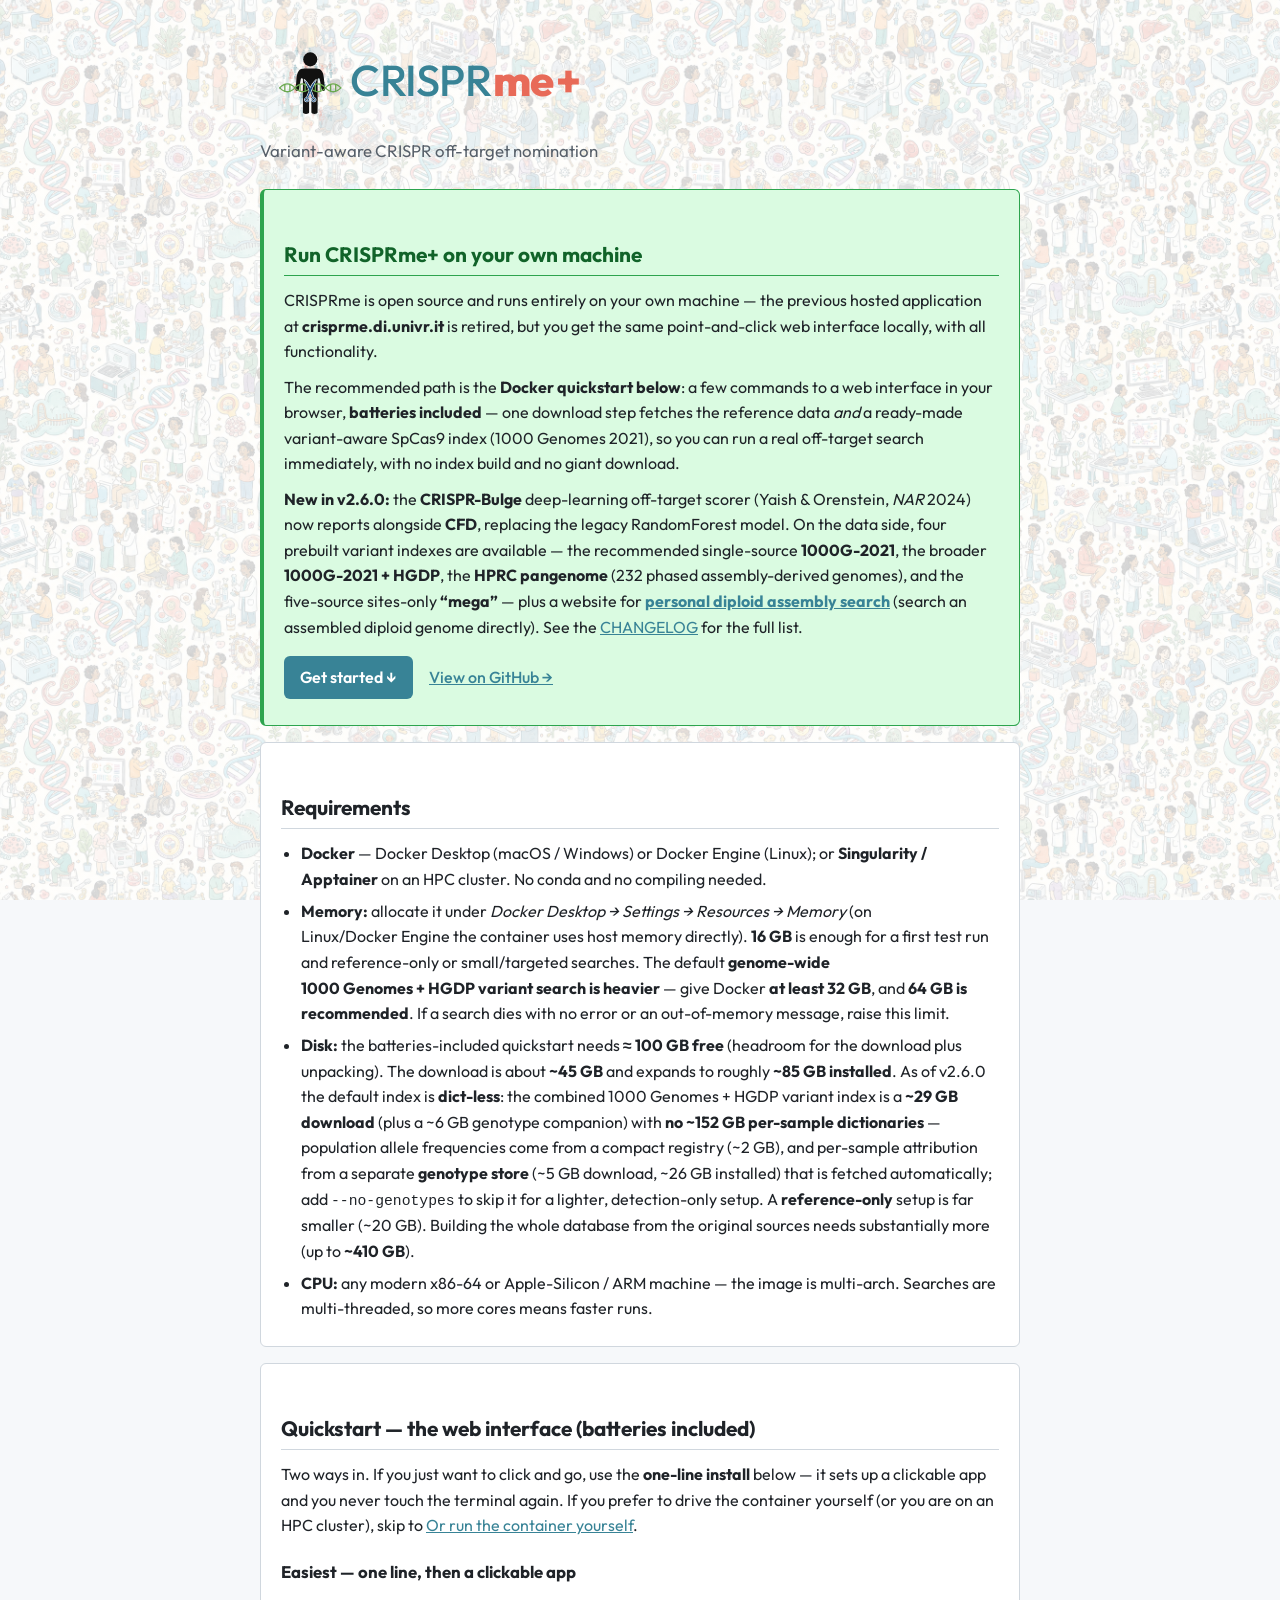
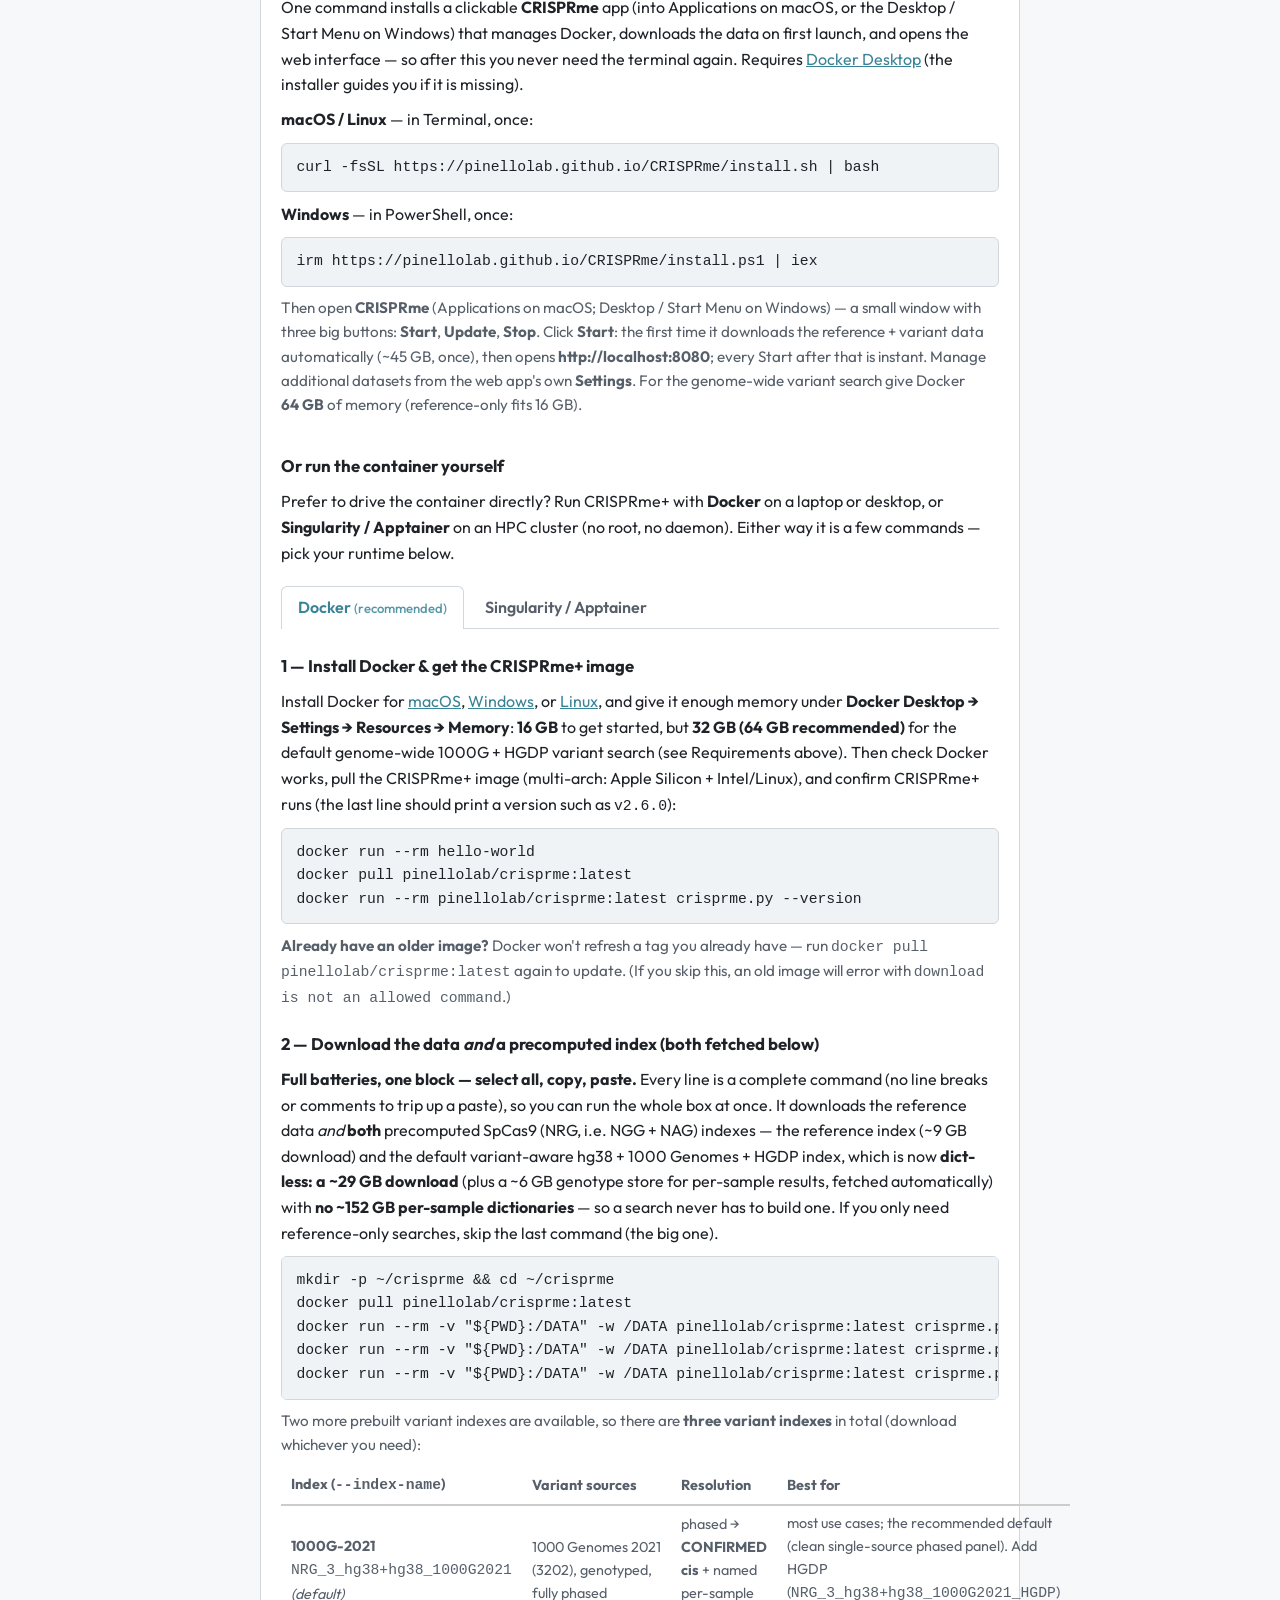
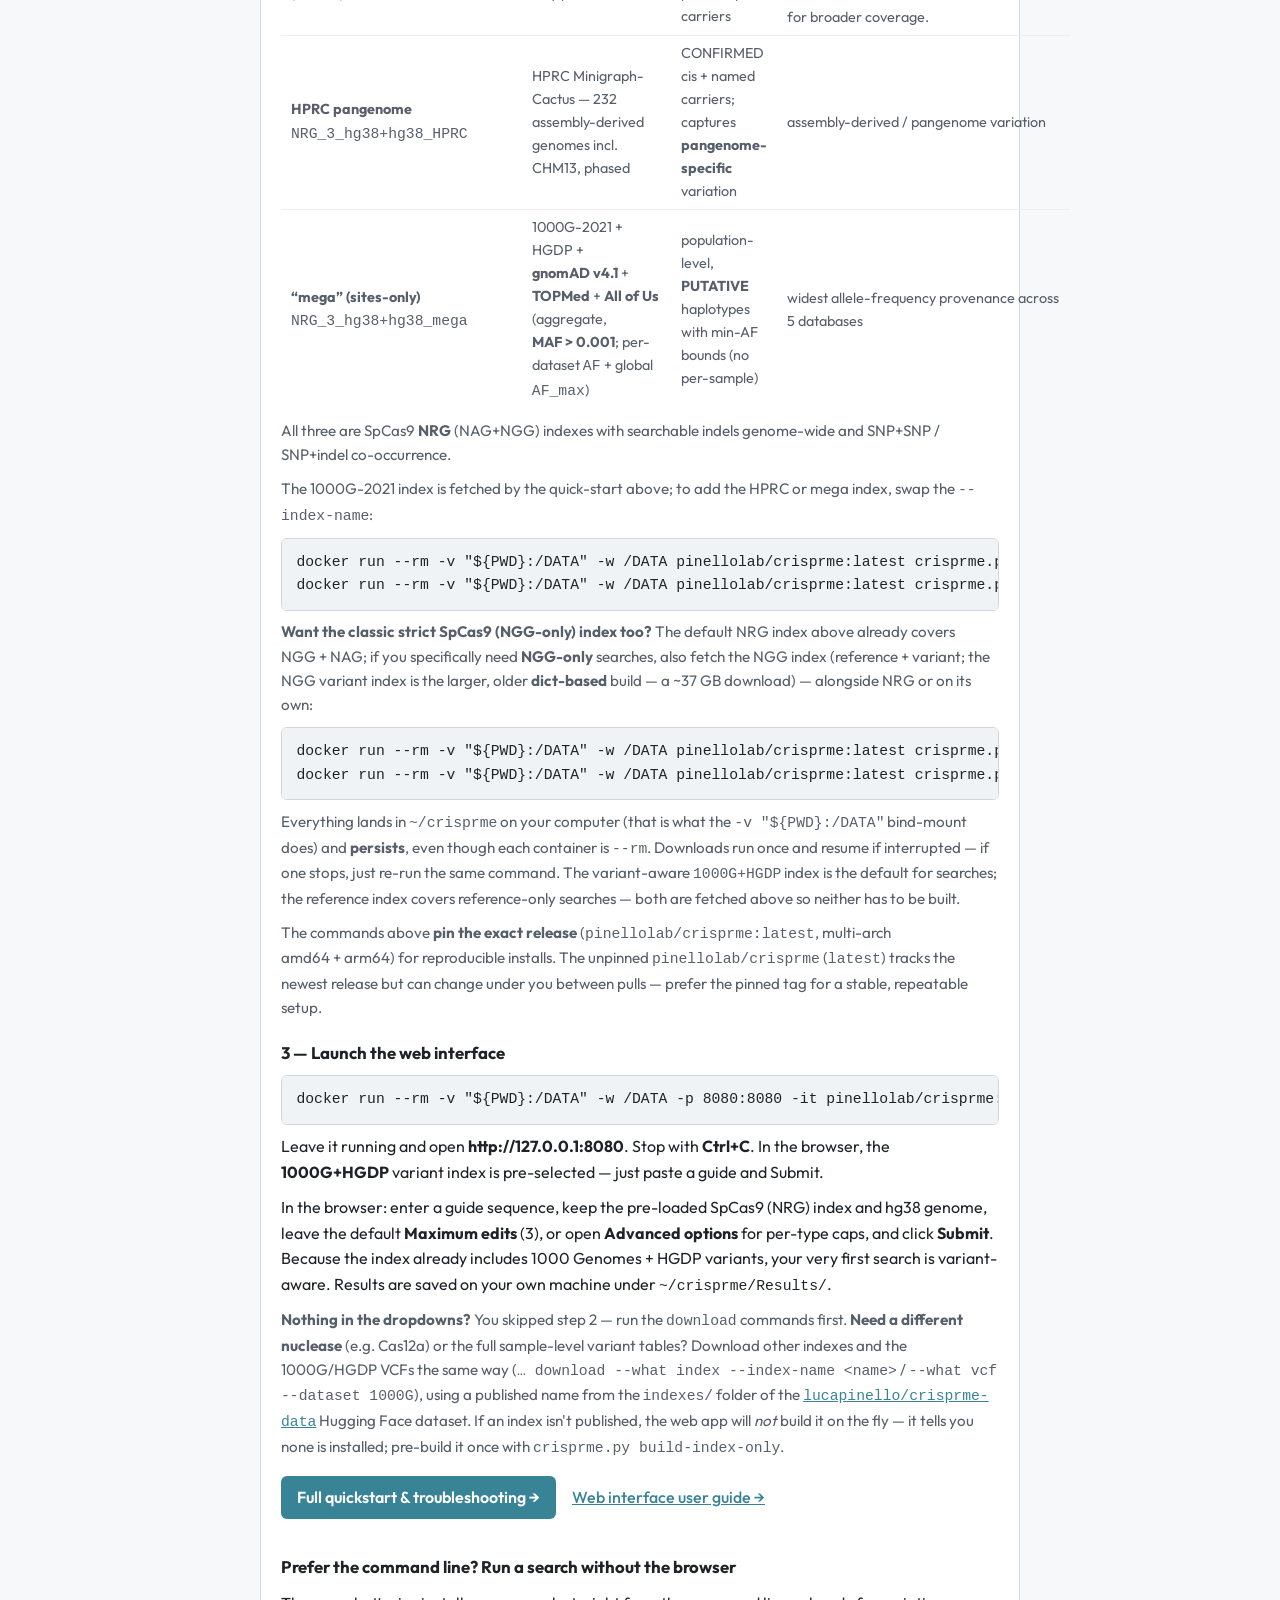
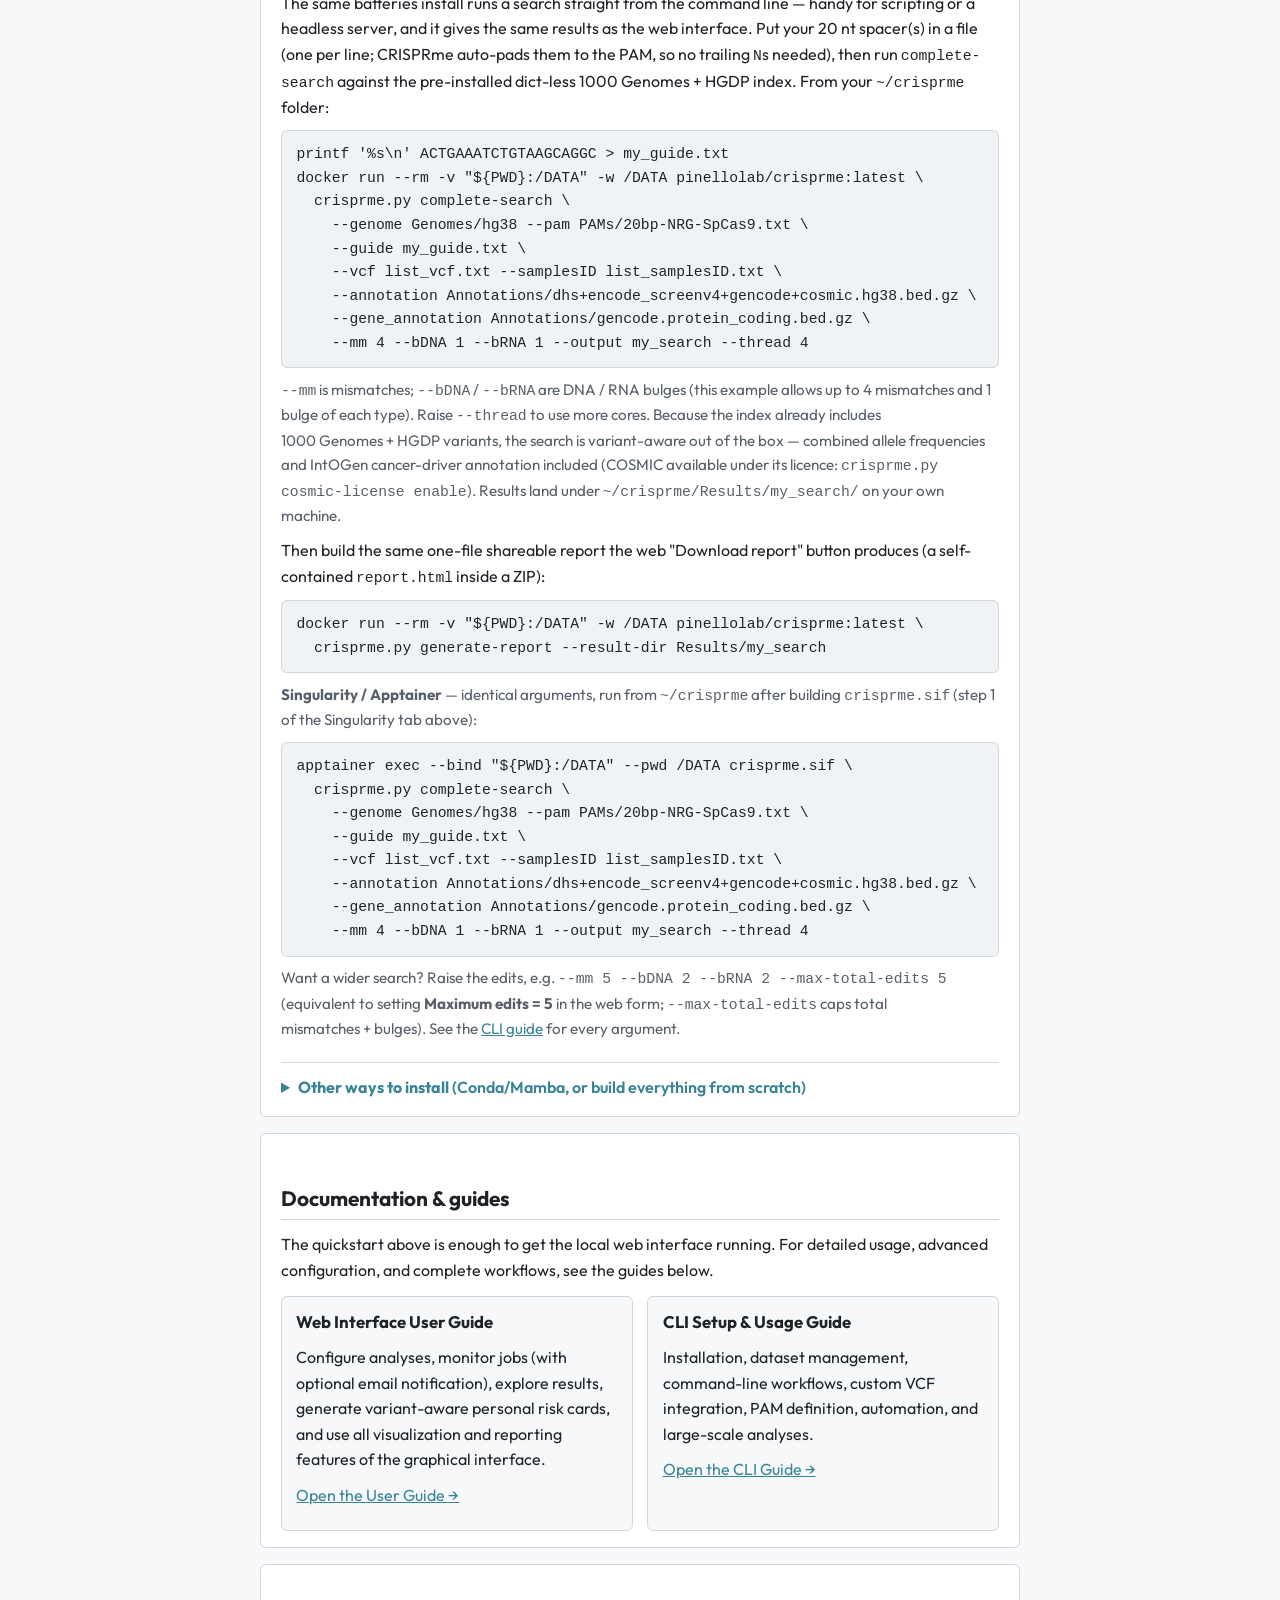
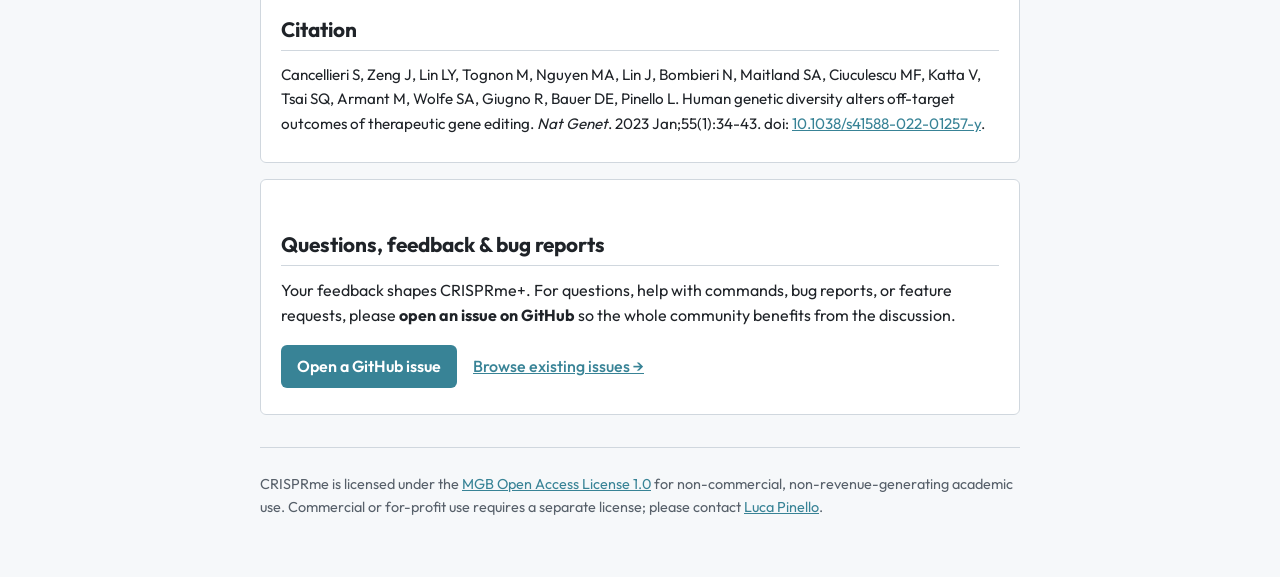
==== commit ba2709d3: "docs: update homepage to v2.6.0 (CRISPR-Bulge scorer headline; :latest image tags; single-source 100" ====
--- a/docs/index.html
+++ b/docs/index.html
@@ -3,8 +3,8 @@
 <head>
   <meta charset="utf-8">
   <meta name="viewport" content="width=device-width, initial-scale=1">
-  <meta name="description" content="CRISPRme+ is the next major version of CRISPRme, a variant-aware CRISPR off-target nomination tool. Now stable (v2.5.5): run the web interface locally in minutes with Docker, batteries included (a ready-made 1000 Genomes + HGDP SpCas9 index).">
-  <title>CRISPRme+ — variant-aware CRISPR off-target nomination (v2.5.5)</title>
+  <meta name="description" content="CRISPRme+ is the next major version of CRISPRme, a variant-aware CRISPR off-target nomination tool. Now stable (v2.6.0): run the web interface locally in minutes with Docker, batteries included (a ready-made 1000 Genomes 2021 SpCas9 index).">
+  <title>CRISPRme+ — variant-aware CRISPR off-target nomination (v2.6.0)</title>
   <link rel="icon" type="image/svg+xml" href="crisprme-icon.svg">
   <link rel="icon" type="image/png" sizes="32x32" href="favicon-32x32.png">
   <link rel="icon" type="image/png" sizes="16x16" href="favicon-16x16.png">
@@ -32,14 +32,17 @@
         The recommended path is the <strong>Docker quickstart below</strong>: a few
         commands to a web interface in your browser, <strong>batteries included</strong>
         — one download step fetches the reference data <em>and</em> a ready-made
-        variant-aware SpCas9 index (1000&nbsp;Genomes&nbsp;+&nbsp;HGDP), so you can run a
+        variant-aware SpCas9 index (1000&nbsp;Genomes&nbsp;2021), so you can run a
         real off-target search immediately, with no index build and no giant download.
       </p>
       <p>
-        <strong>New in v2.5.5:</strong> a new <strong>HPRC pangenome</strong> index (232
-        phased assembly-derived genomes) joins the genotyped <strong>1000G&nbsp;+&nbsp;HGDP</strong>
-        and the five-source sites-only <strong>&ldquo;mega&rdquo;</strong> index &mdash; three
-        prebuilt variant indexes &mdash; plus a website for
+        <strong>New in v2.6.0:</strong> the <strong>CRISPR-Bulge</strong> deep-learning
+        off-target scorer (Yaish &amp; Orenstein, <em>NAR</em> 2024) now reports alongside
+        <strong>CFD</strong>, replacing the legacy RandomForest model. On the data side, four
+        prebuilt variant indexes are available &mdash; the recommended single-source
+        <strong>1000G-2021</strong>, the broader <strong>1000G-2021&nbsp;+&nbsp;HGDP</strong>,
+        the <strong>HPRC pangenome</strong> (232 phased assembly-derived genomes), and the
+        five-source sites-only <strong>&ldquo;mega&rdquo;</strong> &mdash; plus a website for
         <a href="https://github.com/pinellolab/crisprme-plus/blob/main/docs/crisprme_web_interface_user_guide.md#searching-a-personal-assembly-genome-assembly-search"><strong>personal diploid
         assembly search</strong></a> (search an assembled diploid genome directly). See the
         <a href="https://github.com/pinellolab/crisprme-plus/blob/main/CHANGELOG.md">CHANGELOG</a>
@@ -73,7 +76,7 @@
           <strong>Disk:</strong> the batteries-included quickstart needs
           <strong>&asymp;&nbsp;100&nbsp;GB free</strong> (headroom for the download plus
           unpacking). The download is about <strong>~45&nbsp;GB</strong> and expands to
-          roughly <strong>~85&nbsp;GB installed</strong>. As of v2.5.5 the default index
+          roughly <strong>~85&nbsp;GB installed</strong>. As of v2.6.0 the default index
           is <strong>dict-less</strong>: the combined
           1000&nbsp;Genomes&nbsp;+&nbsp;HGDP variant index is a
           <strong>~29&nbsp;GB download</strong> (plus a ~6&nbsp;GB genotype companion) with
@@ -158,14 +161,14 @@
           1000G&nbsp;+&nbsp;HGDP variant search (see Requirements above). Then check Docker
           works, pull the CRISPRme+ image (multi-arch: Apple Silicon + Intel/Linux), and
           confirm CRISPRme+ runs (the last line should print a version such as
-          <code>v2.5.5</code>):
+          <code>v2.6.0</code>):
         </p>
         <pre><code>docker run --rm hello-world
-docker pull pinellolab/crisprme:v2.5.5
-docker run --rm pinellolab/crisprme:v2.5.5 crisprme.py --version</code></pre>
+docker pull pinellolab/crisprme:latest
+docker run --rm pinellolab/crisprme:latest crisprme.py --version</code></pre>
         <p class="note">
           <strong>Already have an older image?</strong> Docker won't refresh a tag you
-          already have &mdash; run <code>docker pull pinellolab/crisprme:v2.5.5</code> again to
+          already have &mdash; run <code>docker pull pinellolab/crisprme:latest</code> again to
           update. (If you skip this, an old image will error with
           <code>download is not an allowed command</code>.)
         </p>
@@ -185,10 +188,10 @@
           last command (the big one).
         </p>
         <pre><code>mkdir -p ~/crisprme &amp;&amp; cd ~/crisprme
-docker pull pinellolab/crisprme:v2.5.5
-docker run --rm -v "${PWD}:/DATA" -w /DATA pinellolab/crisprme:v2.5.5 crisprme.py download --what all --path /DATA
-docker run --rm -v "${PWD}:/DATA" -w /DATA pinellolab/crisprme:v2.5.5 crisprme.py download --what index --index-name NRG_3_hg38 --path /DATA
-docker run --rm -v "${PWD}:/DATA" -w /DATA pinellolab/crisprme:v2.5.5 crisprme.py download --what index --index-name NRG_3_hg38+hg38_1000G2021_HGDP --path /DATA</code></pre>
+docker pull pinellolab/crisprme:latest
+docker run --rm -v "${PWD}:/DATA" -w /DATA pinellolab/crisprme:latest crisprme.py download --what all --path /DATA
+docker run --rm -v "${PWD}:/DATA" -w /DATA pinellolab/crisprme:latest crisprme.py download --what index --index-name NRG_3_hg38 --path /DATA
+docker run --rm -v "${PWD}:/DATA" -w /DATA pinellolab/crisprme:latest crisprme.py download --what index --index-name NRG_3_hg38+hg38_1000G2021 --path /DATA</code></pre>
         <p class="note">
           Two more prebuilt variant indexes are available, so there are
           <strong>three variant indexes</strong> in total (download whichever you need):
@@ -204,10 +207,10 @@
           </thead>
           <tbody>
             <tr style="border-bottom:1px solid #eee;">
-              <td style="padding:6px 10px;"><strong>1000G-2021&nbsp;+&nbsp;HGDP</strong><br><code>NRG_3_hg38+hg38_1000G2021_HGDP</code> <em>(default)</em></td>
-              <td style="padding:6px 10px;">1000&nbsp;Genomes&nbsp;2021 (3202) + HGDP (929), genotyped</td>
+              <td style="padding:6px 10px;"><strong>1000G-2021</strong><br><code>NRG_3_hg38+hg38_1000G2021</code> <em>(default)</em></td>
+              <td style="padding:6px 10px;">1000&nbsp;Genomes&nbsp;2021 (3202), genotyped, fully phased</td>
               <td style="padding:6px 10px;">phased &rarr; <strong>CONFIRMED cis</strong> + named per-sample carriers</td>
-              <td style="padding:6px 10px;">most use cases; the web default</td>
+              <td style="padding:6px 10px;">most use cases; the recommended default (clean single-source phased panel). Add HGDP (<code>NRG_3_hg38+hg38_1000G2021_HGDP</code>) for broader coverage.</td>
             </tr>
             <tr style="border-bottom:1px solid #eee;">
               <td style="padding:6px 10px;"><strong>HPRC pangenome</strong><br><code>NRG_3_hg38+hg38_HPRC</code></td>
@@ -226,11 +229,11 @@
         <p class="note">All three are SpCas9 <strong>NRG</strong> (NAG+NGG) indexes with searchable
           indels genome-wide and SNP+SNP / SNP+indel co-occurrence.</p>
         <p class="note">
-          The 1000G-2021&nbsp;+&nbsp;HGDP index is fetched by the quick-start above; to add
+          The 1000G-2021 index is fetched by the quick-start above; to add
           the HPRC or mega index, swap the <code>--index-name</code>:
         </p>
-        <pre><code>docker run --rm -v "${PWD}:/DATA" -w /DATA pinellolab/crisprme:v2.5.5 crisprme.py download --what index --index-name NRG_3_hg38+hg38_HPRC --path /DATA
-docker run --rm -v "${PWD}:/DATA" -w /DATA pinellolab/crisprme:v2.5.5 crisprme.py download --what index --index-name NRG_3_hg38+hg38_mega --path /DATA</code></pre>
+        <pre><code>docker run --rm -v "${PWD}:/DATA" -w /DATA pinellolab/crisprme:latest crisprme.py download --what index --index-name NRG_3_hg38+hg38_HPRC --path /DATA
+docker run --rm -v "${PWD}:/DATA" -w /DATA pinellolab/crisprme:latest crisprme.py download --what index --index-name NRG_3_hg38+hg38_mega --path /DATA</code></pre>
         <p class="note">
           <strong>Want the classic strict SpCas9 (NGG-only) index too?</strong> The default
           NRG index above already covers NGG&nbsp;+&nbsp;NAG; if you specifically need
@@ -238,8 +241,8 @@
           variant; the NGG variant index is the larger, older <strong>dict-based</strong>
           build &mdash; a ~37&nbsp;GB download) &mdash; alongside NRG or on its own:
         </p>
-        <pre><code>docker run --rm -v "${PWD}:/DATA" -w /DATA pinellolab/crisprme:v2.5.5 crisprme.py download --what index --index-name NGG_3_hg38 --path /DATA
-docker run --rm -v "${PWD}:/DATA" -w /DATA pinellolab/crisprme:v2.5.5 crisprme.py download --what index --index-name NRG_3_hg38+hg38_1000G2021_HGDP --path /DATA</code></pre>
+        <pre><code>docker run --rm -v "${PWD}:/DATA" -w /DATA pinellolab/crisprme:latest crisprme.py download --what index --index-name NGG_3_hg38 --path /DATA
+docker run --rm -v "${PWD}:/DATA" -w /DATA pinellolab/crisprme:latest crisprme.py download --what index --index-name NRG_3_hg38+hg38_1000G2021 --path /DATA</code></pre>
         <p class="note">
           Everything lands in <code>~/crisprme</code> on your computer (that is what the
           <code>-v "${PWD}:/DATA"</code> bind-mount does) and <strong>persists</strong>,
@@ -251,14 +254,14 @@
         </p>
         <p class="note">
           The commands above <strong>pin the exact release</strong>
-          (<code>pinellolab/crisprme:v2.5.5</code>, multi-arch amd64&nbsp;+&nbsp;arm64)
+          (<code>pinellolab/crisprme:latest</code>, multi-arch amd64&nbsp;+&nbsp;arm64)
           for reproducible installs. The unpinned <code>pinellolab/crisprme</code>
           (<code>latest</code>) tracks the newest release but can change under you between
           pulls &mdash; prefer the pinned tag for a stable, repeatable setup.
         </p>
 
         <h3>3 &mdash; Launch the web interface</h3>
-        <pre><code>docker run --rm -v "${PWD}:/DATA" -w /DATA -p 8080:8080 -it pinellolab/crisprme:v2.5.5 crisprme.py web-interface</code></pre>
+        <pre><code>docker run --rm -v "${PWD}:/DATA" -w /DATA -p 8080:8080 -it pinellolab/crisprme:latest crisprme.py web-interface</code></pre>
         <p>Leave it running and open <strong>http://127.0.0.1:8080</strong>. Stop with <strong>Ctrl+C</strong>. In the browser, the <strong>1000G+HGDP</strong> variant index is pre-selected &mdash; just paste a guide and Submit.</p>
       </div>
 
@@ -269,7 +272,7 @@
           Most clusters already have Apptainer/Singularity. Convert the CRISPRme image
           to a <code>.sif</code> file (no root needed):
         </p>
-        <pre><code>apptainer pull crisprme.sif docker://pinellolab/crisprme:v2.5.5</code></pre>
+        <pre><code>apptainer pull crisprme.sif docker://pinellolab/crisprme:latest</code></pre>
         <p class="note">On older systems the command is <code>singularity</code> instead of <code>apptainer</code>; they are interchangeable.</p>
 
         <h3>2 &mdash; Download the data <em>and</em> the precomputed indexes (both fetched below)</h3>
@@ -289,7 +292,7 @@
         <pre><code>mkdir -p ~/crisprme &amp;&amp; cd ~/crisprme
 apptainer run --bind "${PWD}:/DATA" --pwd /DATA crisprme.sif crisprme.py download --what all --path /DATA
 apptainer run --bind "${PWD}:/DATA" --pwd /DATA crisprme.sif crisprme.py download --what index --index-name NRG_3_hg38 --path /DATA
-apptainer run --bind "${PWD}:/DATA" --pwd /DATA crisprme.sif crisprme.py download --what index --index-name NRG_3_hg38+hg38_1000G2021_HGDP --path /DATA</code></pre>
+apptainer run --bind "${PWD}:/DATA" --pwd /DATA crisprme.sif crisprme.py download --what index --index-name NRG_3_hg38+hg38_1000G2021 --path /DATA</code></pre>
         <p class="note">
           <strong>Want the classic strict SpCas9 (NGG-only) index too?</strong> The default
           NRG index above already covers NGG&nbsp;+&nbsp;NAG; if you specifically need
@@ -298,7 +301,7 @@
           a ~37&nbsp;GB download) &mdash; alongside NRG or on its own:
         </p>
         <pre><code>apptainer run --bind "${PWD}:/DATA" --pwd /DATA crisprme.sif crisprme.py download --what index --index-name NGG_3_hg38 --path /DATA
-apptainer run --bind "${PWD}:/DATA" --pwd /DATA crisprme.sif crisprme.py download --what index --index-name NRG_3_hg38+hg38_1000G2021_HGDP --path /DATA</code></pre>
+apptainer run --bind "${PWD}:/DATA" --pwd /DATA crisprme.sif crisprme.py download --what index --index-name NRG_3_hg38+hg38_1000G2021 --path /DATA</code></pre>
         <p class="note">
           Everything lands in <code>~/crisprme</code> on your computer (the
           <code>--bind "${PWD}:/DATA"</code> mount) and <strong>persists</strong> across
@@ -361,7 +364,7 @@
         <code>~/crisprme</code> folder:
       </p>
       <pre><code>printf '%s\n' ACTGAAATCTGTAAGCAGGC &gt; my_guide.txt
-docker run --rm -v "${PWD}:/DATA" -w /DATA pinellolab/crisprme:v2.5.5 \
+docker run --rm -v "${PWD}:/DATA" -w /DATA pinellolab/crisprme:latest \
   crisprme.py complete-search \
     --genome Genomes/hg38 --pam PAMs/20bp-NRG-SpCas9.txt \
     --guide my_guide.txt \
@@ -383,7 +386,7 @@
         Then build the same one-file shareable report the web "Download report"
         button produces (a self-contained <code>report.html</code> inside a ZIP):
       </p>
-      <pre><code>docker run --rm -v "${PWD}:/DATA" -w /DATA pinellolab/crisprme:v2.5.5 \
+      <pre><code>docker run --rm -v "${PWD}:/DATA" -w /DATA pinellolab/crisprme:latest \
   crisprme.py generate-report --result-dir Results/my_search</code></pre>
       <p class="note">
         <strong>Singularity / Apptainer</strong> &mdash; identical arguments, run
@@ -413,7 +416,7 @@
         <h3>Install with Conda / Mamba</h3>
         <p class="warn"><strong>Note:</strong> Bioconda currently installs the previous
         CRISPRme line (2.1.x, Python&nbsp;3.8), <strong>not</strong> this
-        CRISPRme+ v2.5.5 release. For v2.5.5, use the Docker quickstart above, or build
+        CRISPRme+ v2.6.0 release. For v2.6.0, use the Docker quickstart above, or build
         from source (Python&nbsp;3.11) per the
         <a href="https://github.com/pinellolab/crisprme-plus#1-installation">crisprme-plus README</a>.</p>
         <pre><code># Stable line (2.1.x) via Bioconda
@@ -433,11 +436,11 @@
           above is recommended for most users.
         </p>
         <pre><code># Docker
-docker run -v ${PWD}:/DATA -w /DATA -i pinellolab/crisprme:v2.5.5 \
+docker run -v ${PWD}:/DATA -w /DATA -i pinellolab/crisprme:latest \
   crisprme.py setup --path /DATA
 
 # ...or test on a single chromosome first
-docker run -v ${PWD}:/DATA -w /DATA -i pinellolab/crisprme:v2.5.5 \
+docker run -v ${PWD}:/DATA -w /DATA -i pinellolab/crisprme:latest \
   crisprme.py setup --chrom chr22 --path /DATA</code></pre>
       </details>
     </section>
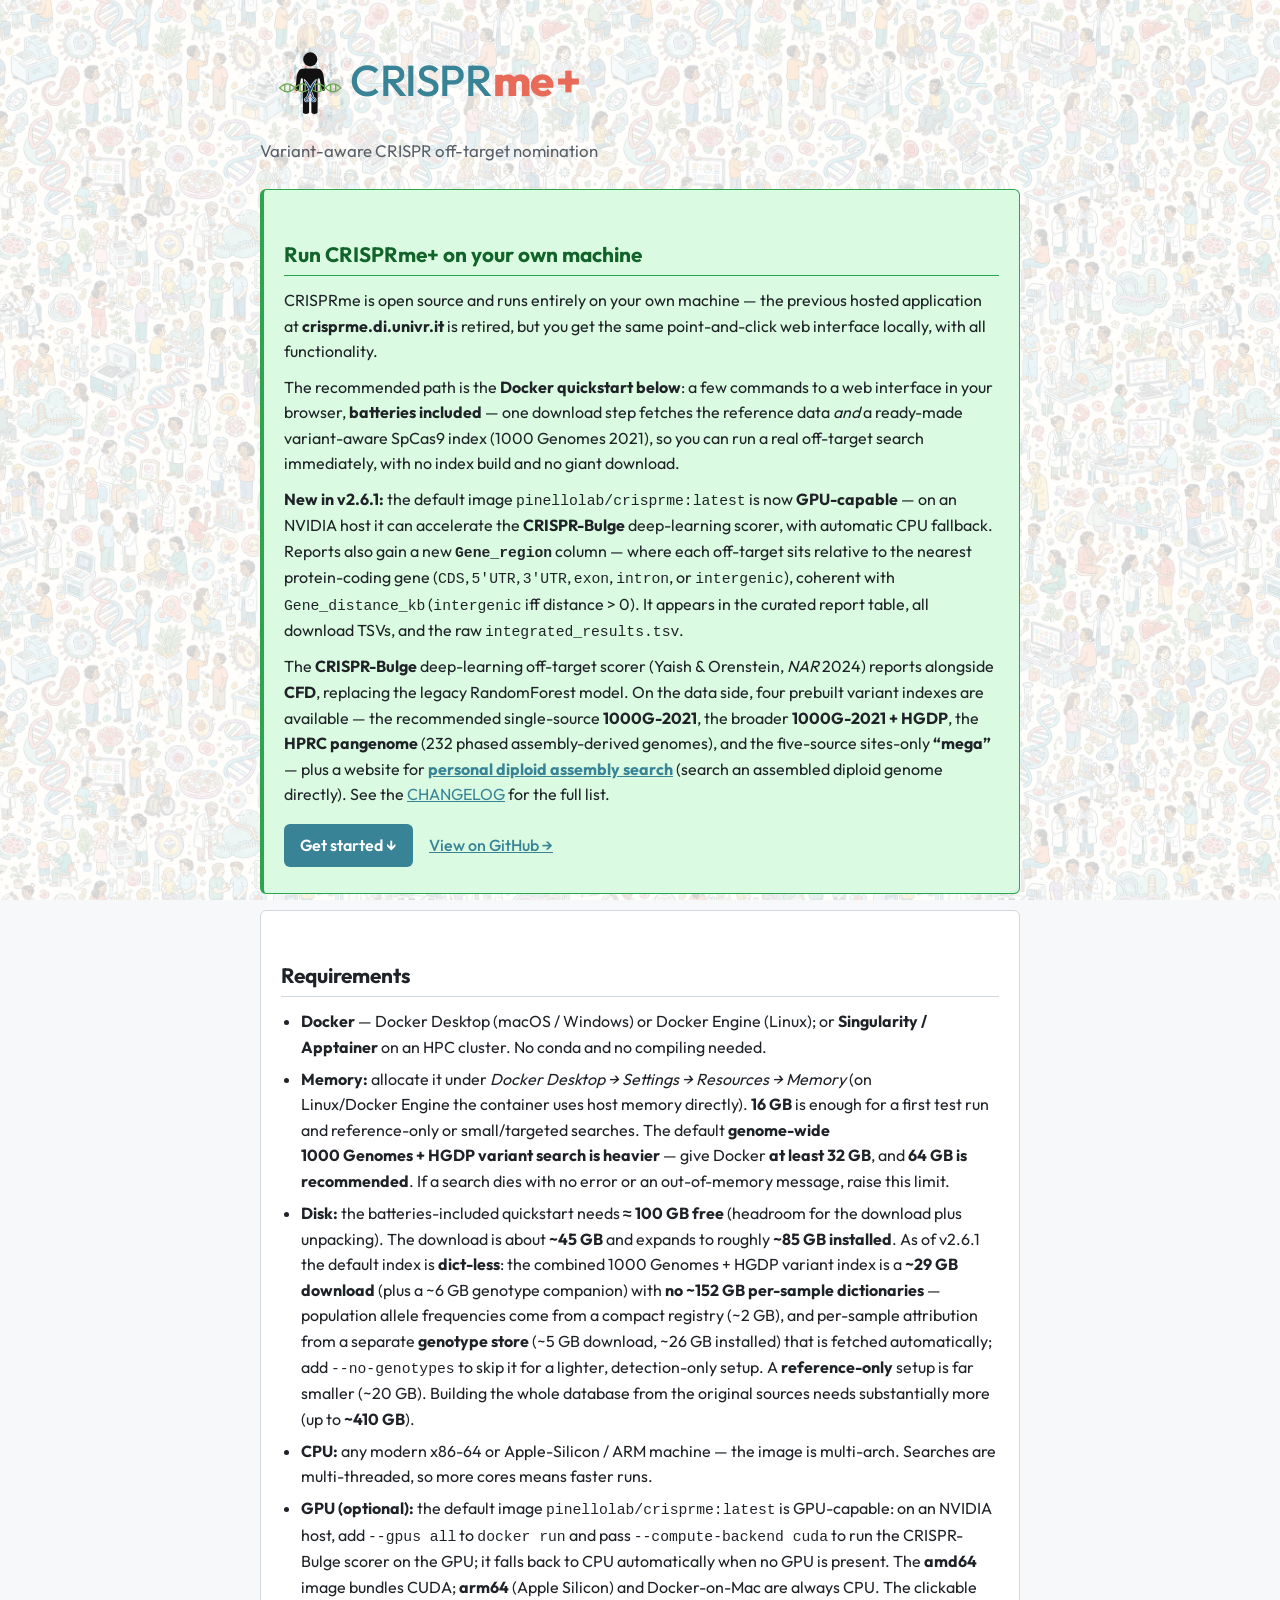
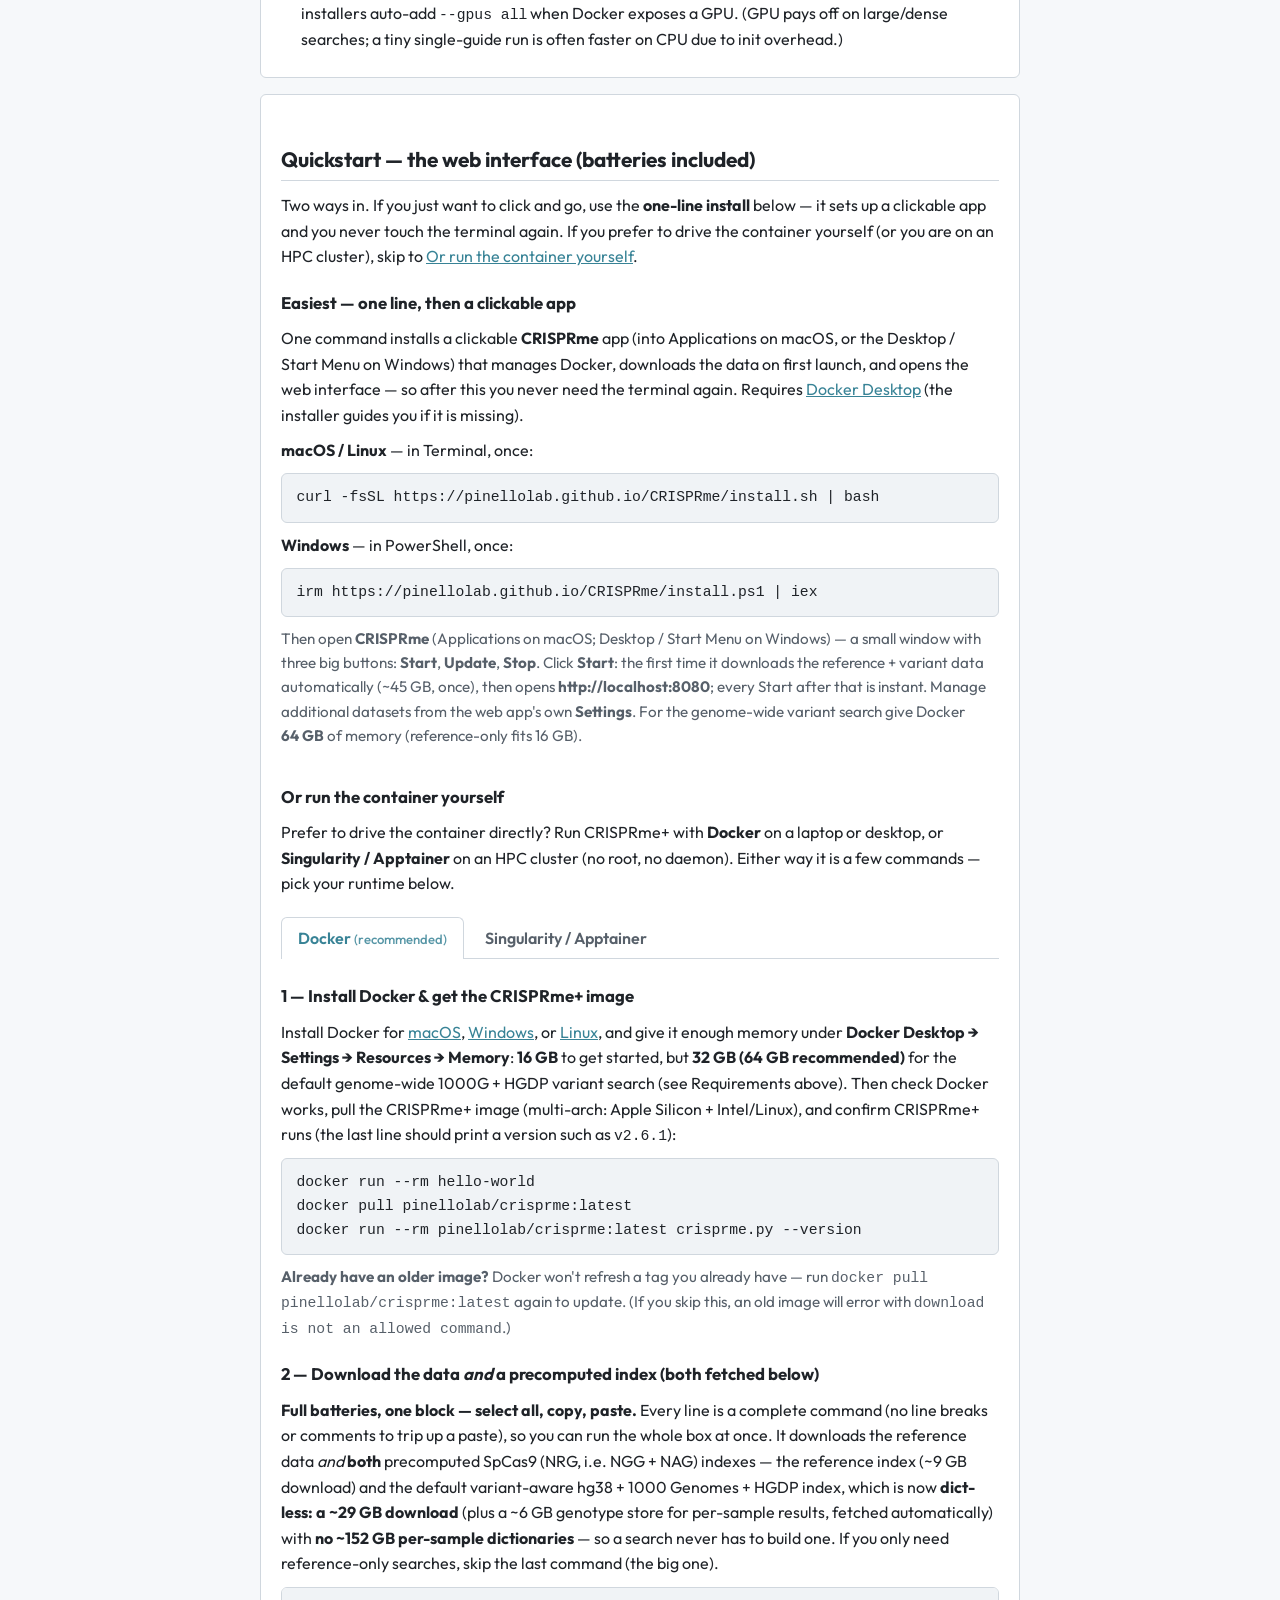
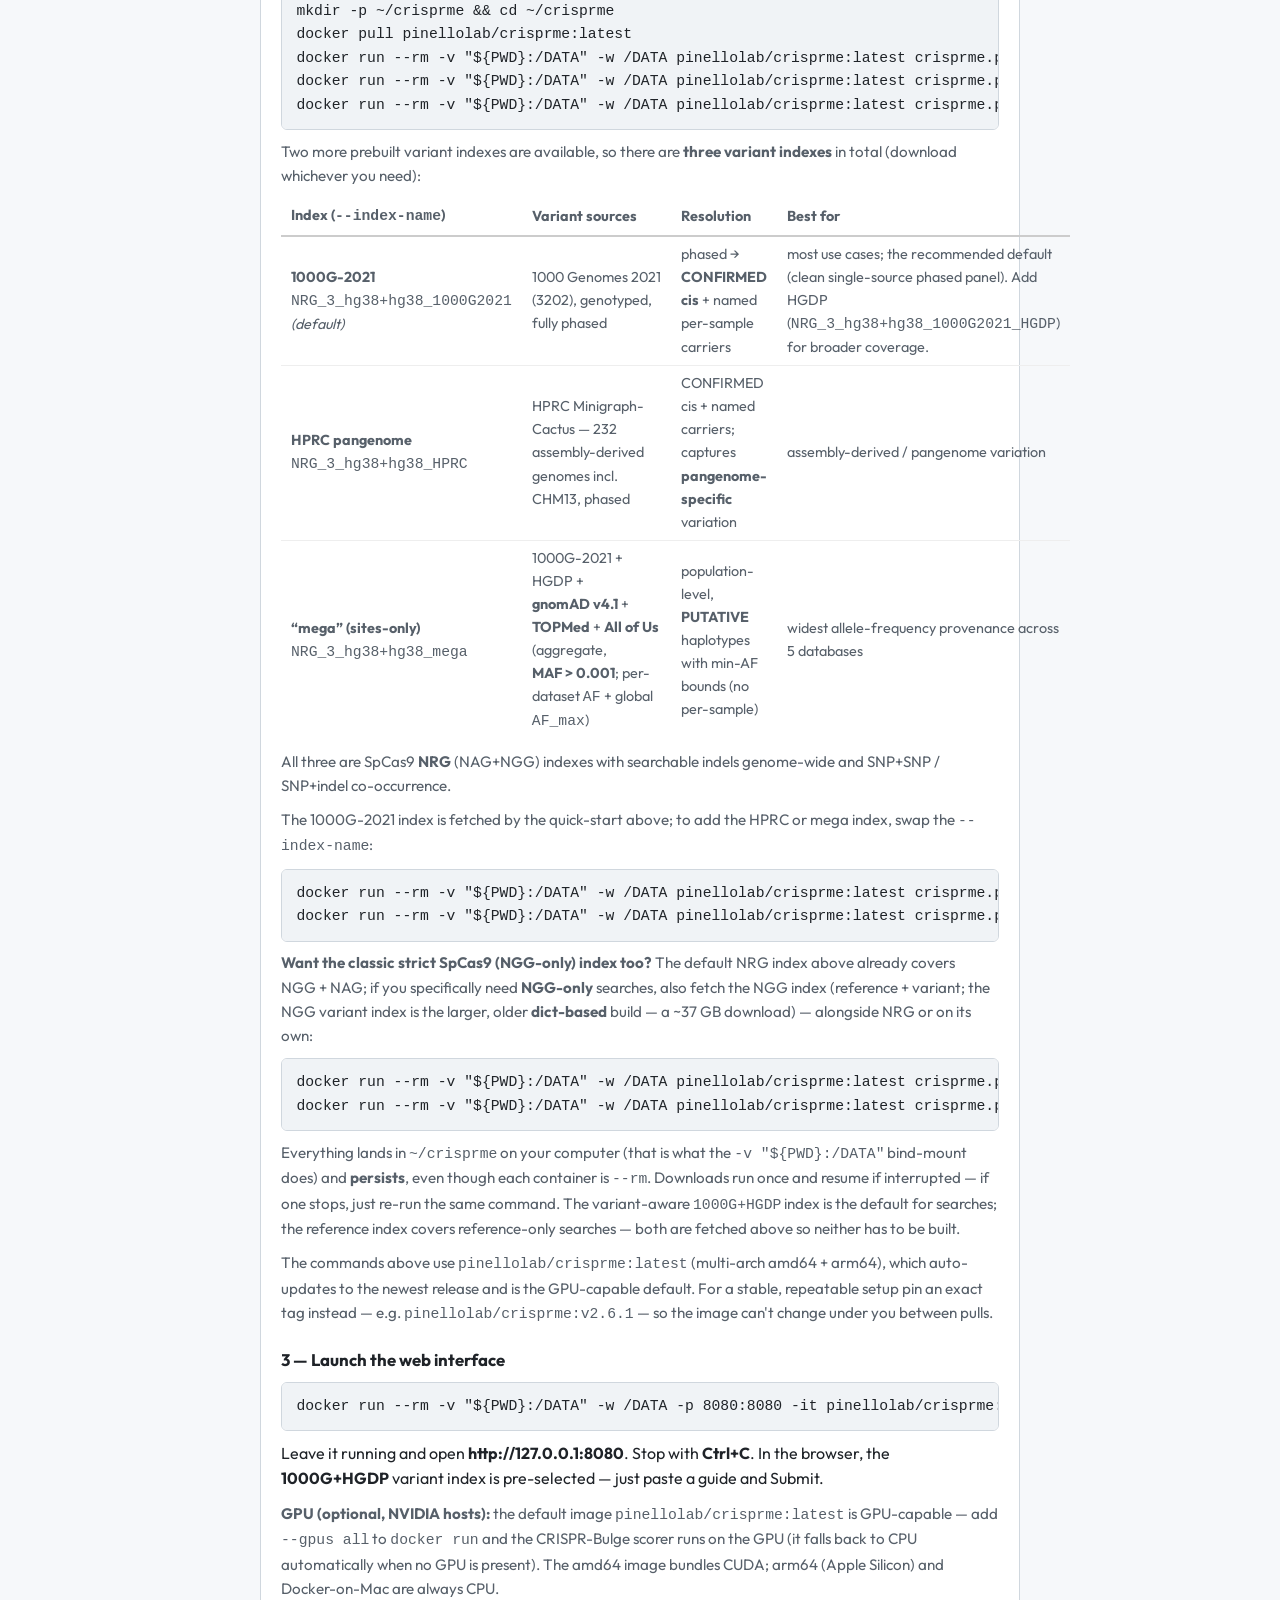
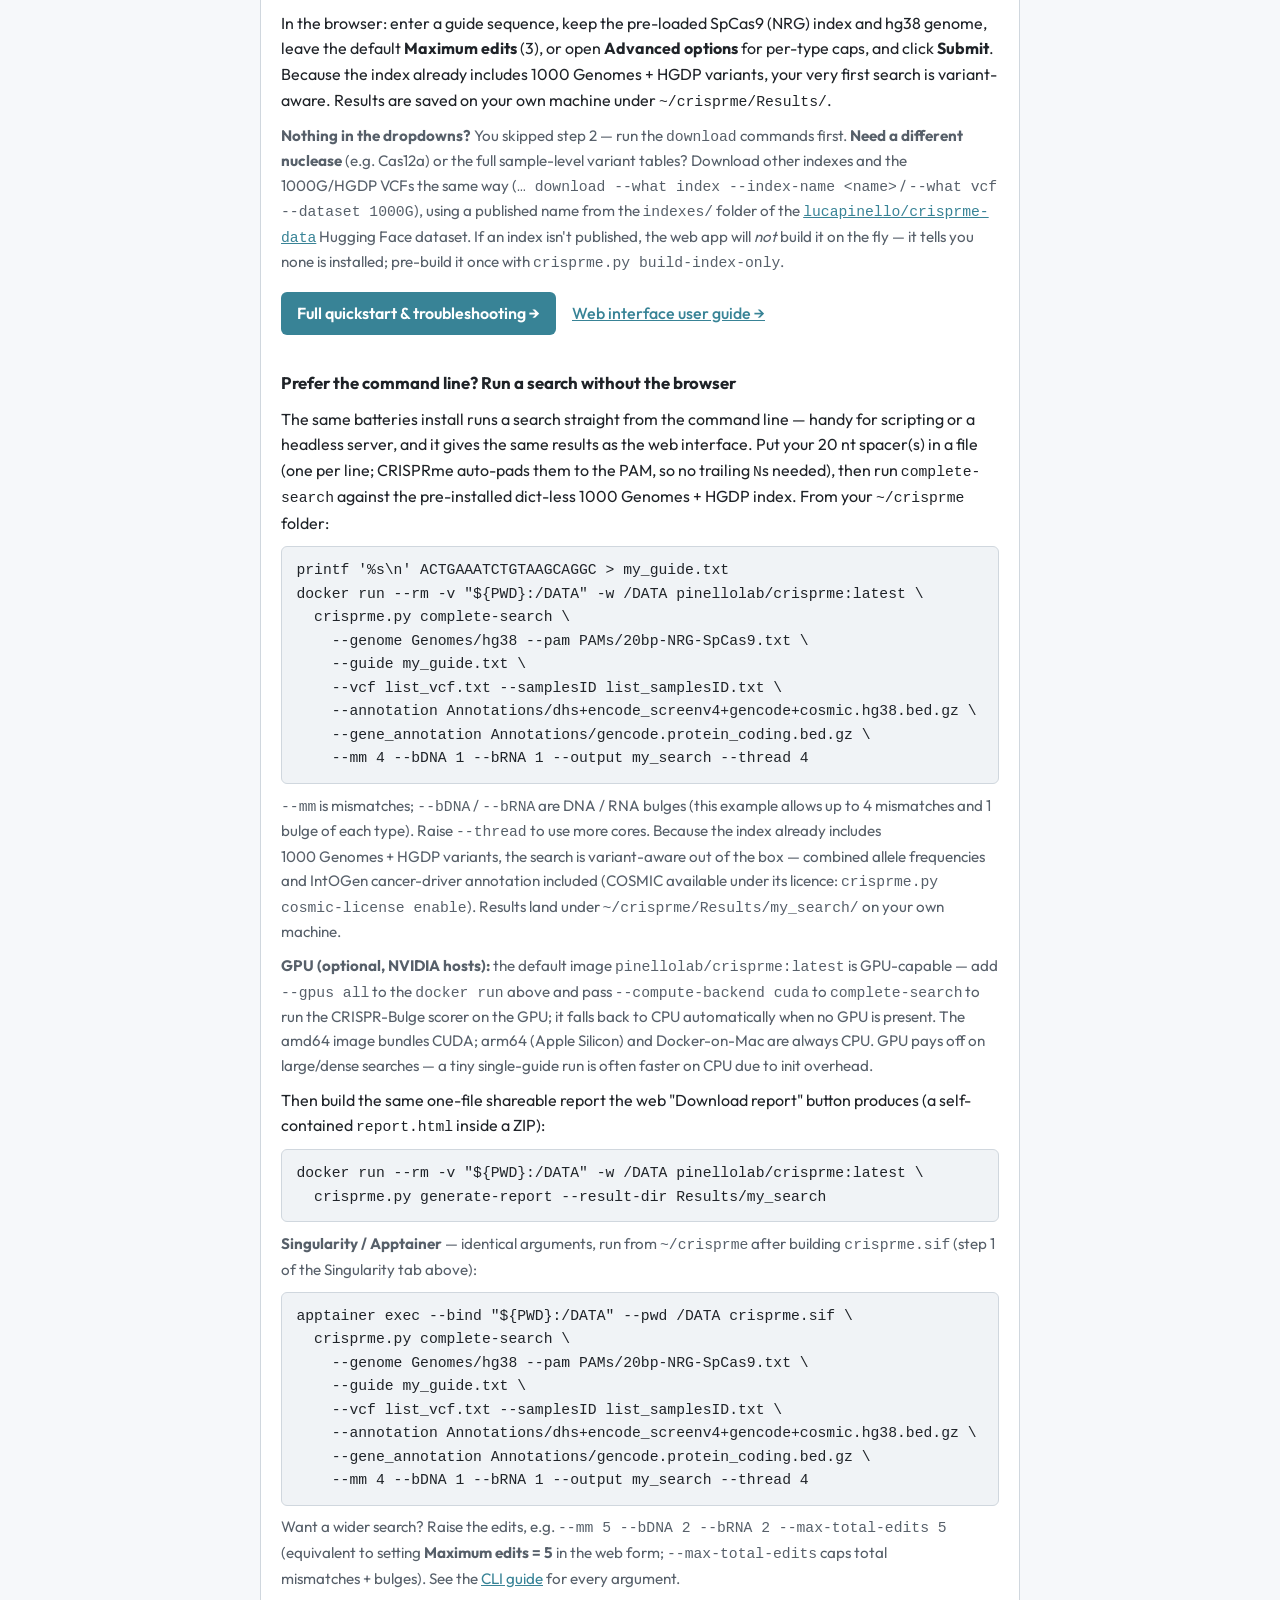
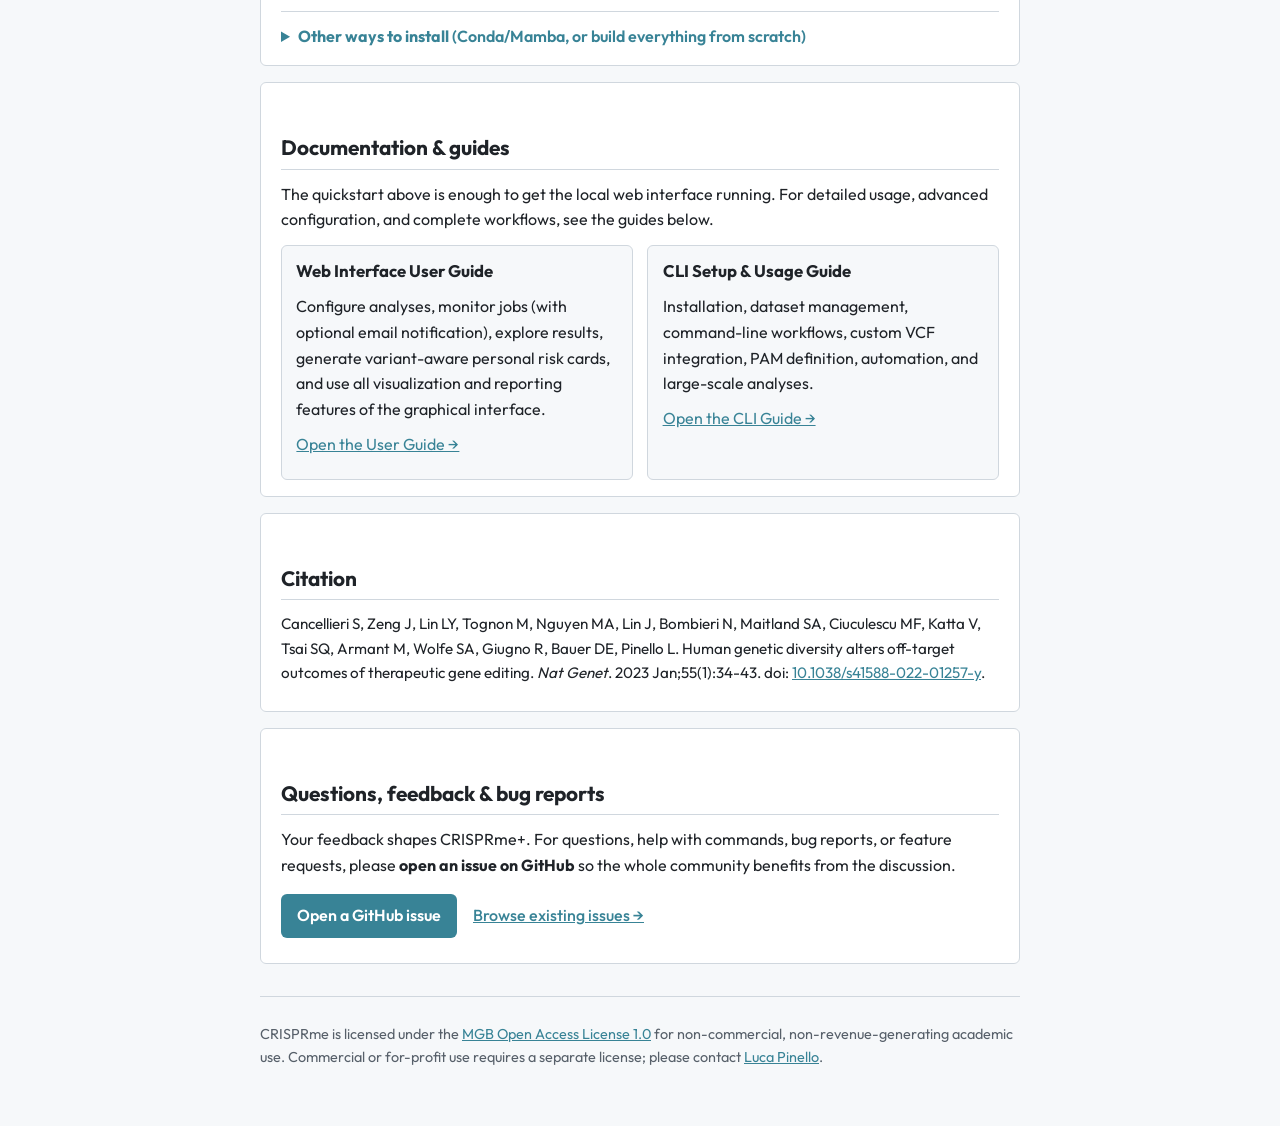
==== commit 5cecdfcc: "docs: bump homepage to v2.6.1; add GPU coverage and Gene_region note" ====
--- a/docs/index.html
+++ b/docs/index.html
@@ -3,8 +3,8 @@
 <head>
   <meta charset="utf-8">
   <meta name="viewport" content="width=device-width, initial-scale=1">
-  <meta name="description" content="CRISPRme+ is the next major version of CRISPRme, a variant-aware CRISPR off-target nomination tool. Now stable (v2.6.0): run the web interface locally in minutes with Docker, batteries included (a ready-made 1000 Genomes 2021 SpCas9 index).">
-  <title>CRISPRme+ — variant-aware CRISPR off-target nomination (v2.6.0)</title>
+  <meta name="description" content="CRISPRme+ is the next major version of CRISPRme, a variant-aware CRISPR off-target nomination tool. Now stable (v2.6.1): run the web interface locally in minutes with Docker, batteries included (a ready-made 1000 Genomes 2021 SpCas9 index).">
+  <title>CRISPRme+ — variant-aware CRISPR off-target nomination (v2.6.1)</title>
   <link rel="icon" type="image/svg+xml" href="crisprme-icon.svg">
   <link rel="icon" type="image/png" sizes="32x32" href="favicon-32x32.png">
   <link rel="icon" type="image/png" sizes="16x16" href="favicon-16x16.png">
@@ -36,12 +36,24 @@
         real off-target search immediately, with no index build and no giant download.
       </p>
       <p>
-        <strong>New in v2.6.0:</strong> the <strong>CRISPR-Bulge</strong> deep-learning
-        off-target scorer (Yaish &amp; Orenstein, <em>NAR</em> 2024) now reports alongside
-        <strong>CFD</strong>, replacing the legacy RandomForest model. On the data side, four
-        prebuilt variant indexes are available &mdash; the recommended single-source
-        <strong>1000G-2021</strong>, the broader <strong>1000G-2021&nbsp;+&nbsp;HGDP</strong>,
-        the <strong>HPRC pangenome</strong> (232 phased assembly-derived genomes), and the
+        <strong>New in v2.6.1:</strong> the default image
+        <code>pinellolab/crisprme:latest</code> is now <strong>GPU-capable</strong> &mdash;
+        on an NVIDIA host it can accelerate the <strong>CRISPR-Bulge</strong> deep-learning
+        scorer, with automatic CPU fallback. Reports also gain a new
+        <strong><code>Gene_region</code></strong> column &mdash; where each off-target sits
+        relative to the nearest protein-coding gene (<code>CDS</code>, <code>5'UTR</code>,
+        <code>3'UTR</code>, <code>exon</code>, <code>intron</code>, or
+        <code>intergenic</code>), coherent with <code>Gene_distance_kb</code>
+        (<code>intergenic</code> iff distance&nbsp;&gt;&nbsp;0). It appears in the curated
+        report table, all download TSVs, and the raw <code>integrated_results.tsv</code>.
+      </p>
+      <p>
+        The <strong>CRISPR-Bulge</strong> deep-learning off-target scorer (Yaish &amp;
+        Orenstein, <em>NAR</em> 2024) reports alongside <strong>CFD</strong>, replacing the
+        legacy RandomForest model. On the data side, four prebuilt variant indexes are
+        available &mdash; the recommended single-source <strong>1000G-2021</strong>, the
+        broader <strong>1000G-2021&nbsp;+&nbsp;HGDP</strong>, the
+        <strong>HPRC pangenome</strong> (232 phased assembly-derived genomes), and the
         five-source sites-only <strong>&ldquo;mega&rdquo;</strong> &mdash; plus a website for
         <a href="https://github.com/pinellolab/crisprme-plus/blob/main/docs/crisprme_web_interface_user_guide.md#searching-a-personal-assembly-genome-assembly-search"><strong>personal diploid
         assembly search</strong></a> (search an assembled diploid genome directly). See the
@@ -76,7 +88,7 @@
           <strong>Disk:</strong> the batteries-included quickstart needs
           <strong>&asymp;&nbsp;100&nbsp;GB free</strong> (headroom for the download plus
           unpacking). The download is about <strong>~45&nbsp;GB</strong> and expands to
-          roughly <strong>~85&nbsp;GB installed</strong>. As of v2.6.0 the default index
+          roughly <strong>~85&nbsp;GB installed</strong>. As of v2.6.1 the default index
           is <strong>dict-less</strong>: the combined
           1000&nbsp;Genomes&nbsp;+&nbsp;HGDP variant index is a
           <strong>~29&nbsp;GB download</strong> (plus a ~6&nbsp;GB genotype companion) with
@@ -94,6 +106,17 @@
           image is multi-arch. Searches are multi-threaded, so more cores means faster
           runs.
         </li>
+        <li>
+          <strong>GPU (optional):</strong> the default image
+          <code>pinellolab/crisprme:latest</code> is GPU-capable: on an NVIDIA host, add
+          <code>--gpus all</code> to <code>docker run</code> and pass
+          <code>--compute-backend cuda</code> to run the CRISPR-Bulge scorer on the GPU; it
+          falls back to CPU automatically when no GPU is present. The <strong>amd64</strong>
+          image bundles CUDA; <strong>arm64</strong> (Apple Silicon) and Docker-on-Mac are
+          always CPU. The clickable installers auto-add <code>--gpus all</code> when Docker
+          exposes a GPU. (GPU pays off on large/dense searches; a tiny single-guide run is
+          often faster on CPU due to init overhead.)
+        </li>
       </ul>
     </section>
 
@@ -161,7 +184,7 @@
           1000G&nbsp;+&nbsp;HGDP variant search (see Requirements above). Then check Docker
           works, pull the CRISPRme+ image (multi-arch: Apple Silicon + Intel/Linux), and
           confirm CRISPRme+ runs (the last line should print a version such as
-          <code>v2.6.0</code>):
+          <code>v2.6.1</code>):
         </p>
         <pre><code>docker run --rm hello-world
 docker pull pinellolab/crisprme:latest
@@ -253,16 +276,23 @@
           neither has to be built.
         </p>
         <p class="note">
-          The commands above <strong>pin the exact release</strong>
-          (<code>pinellolab/crisprme:latest</code>, multi-arch amd64&nbsp;+&nbsp;arm64)
-          for reproducible installs. The unpinned <code>pinellolab/crisprme</code>
-          (<code>latest</code>) tracks the newest release but can change under you between
-          pulls &mdash; prefer the pinned tag for a stable, repeatable setup.
+          The commands above use <code>pinellolab/crisprme:latest</code> (multi-arch
+          amd64&nbsp;+&nbsp;arm64), which auto-updates to the newest release and is the
+          GPU-capable default. For a stable, repeatable setup pin an exact tag instead
+          &mdash; e.g. <code>pinellolab/crisprme:v2.6.1</code> &mdash; so the image can't
+          change under you between pulls.
         </p>
 
         <h3>3 &mdash; Launch the web interface</h3>
         <pre><code>docker run --rm -v "${PWD}:/DATA" -w /DATA -p 8080:8080 -it pinellolab/crisprme:latest crisprme.py web-interface</code></pre>
         <p>Leave it running and open <strong>http://127.0.0.1:8080</strong>. Stop with <strong>Ctrl+C</strong>. In the browser, the <strong>1000G+HGDP</strong> variant index is pre-selected &mdash; just paste a guide and Submit.</p>
+        <p class="note">
+          <strong>GPU (optional, NVIDIA hosts):</strong> the default image
+          <code>pinellolab/crisprme:latest</code> is GPU-capable &mdash; add
+          <code>--gpus all</code> to <code>docker run</code> and the CRISPR-Bulge scorer
+          runs on the GPU (it falls back to CPU automatically when no GPU is present). The
+          amd64 image bundles CUDA; arm64 (Apple Silicon) and Docker-on-Mac are always CPU.
+        </p>
       </div>
 
       <!-- ============ Singularity / Apptainer ============ -->
@@ -382,6 +412,16 @@
         <code>crisprme.py cosmic-license enable</code>). Results land under
         <code>~/crisprme/Results/my_search/</code> on your own machine.
       </p>
+      <p class="note">
+        <strong>GPU (optional, NVIDIA hosts):</strong> the default image
+        <code>pinellolab/crisprme:latest</code> is GPU-capable &mdash; add
+        <code>--gpus all</code> to the <code>docker run</code> above and pass
+        <code>--compute-backend cuda</code> to <code>complete-search</code> to run the
+        CRISPR-Bulge scorer on the GPU; it falls back to CPU automatically when no GPU is
+        present. The amd64 image bundles CUDA; arm64 (Apple Silicon) and Docker-on-Mac are
+        always CPU. GPU pays off on large/dense searches &mdash; a tiny single-guide run is
+        often faster on CPU due to init overhead.
+      </p>
       <p>
         Then build the same one-file shareable report the web "Download report"
         button produces (a self-contained <code>report.html</code> inside a ZIP):
@@ -416,7 +456,7 @@
         <h3>Install with Conda / Mamba</h3>
         <p class="warn"><strong>Note:</strong> Bioconda currently installs the previous
         CRISPRme line (2.1.x, Python&nbsp;3.8), <strong>not</strong> this
-        CRISPRme+ v2.6.0 release. For v2.6.0, use the Docker quickstart above, or build
+        CRISPRme+ v2.6.1 release. For v2.6.1, use the Docker quickstart above, or build
         from source (Python&nbsp;3.11) per the
         <a href="https://github.com/pinellolab/crisprme-plus#1-installation">crisprme-plus README</a>.</p>
         <pre><code># Stable line (2.1.x) via Bioconda
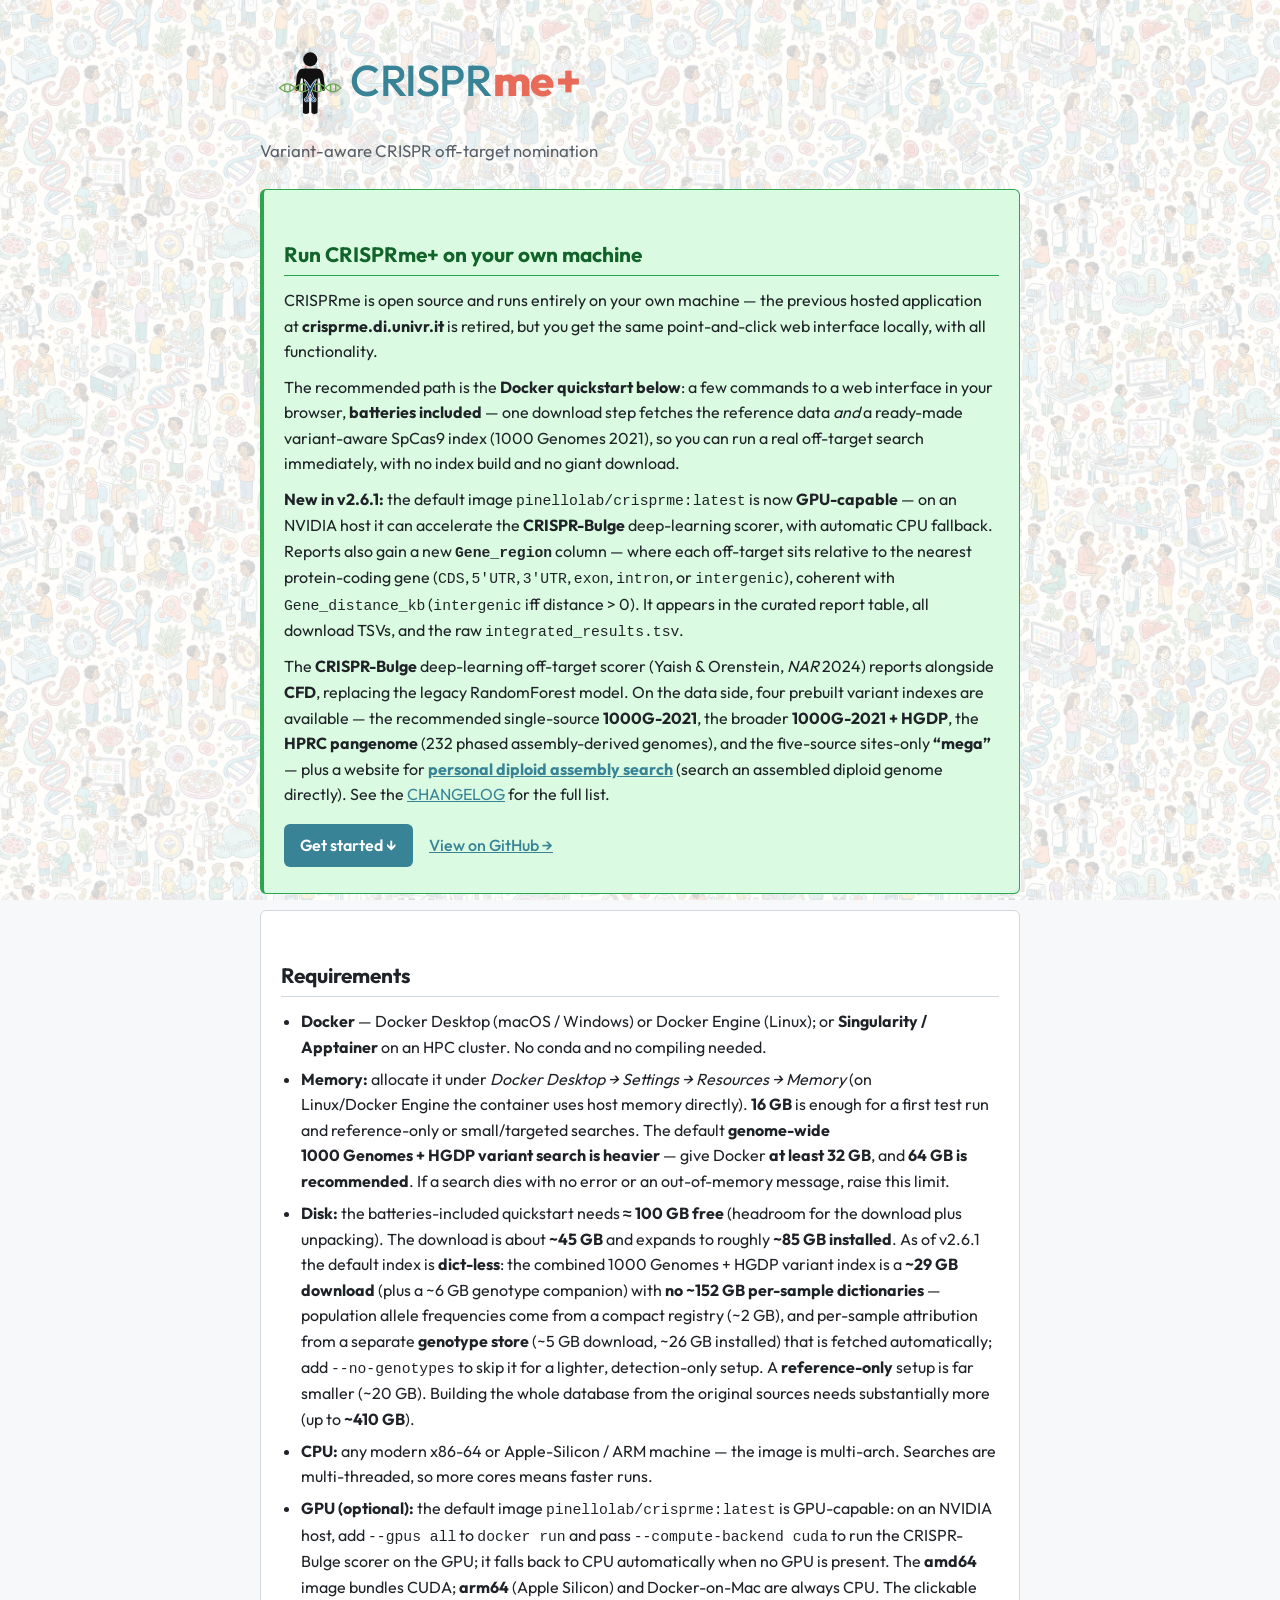
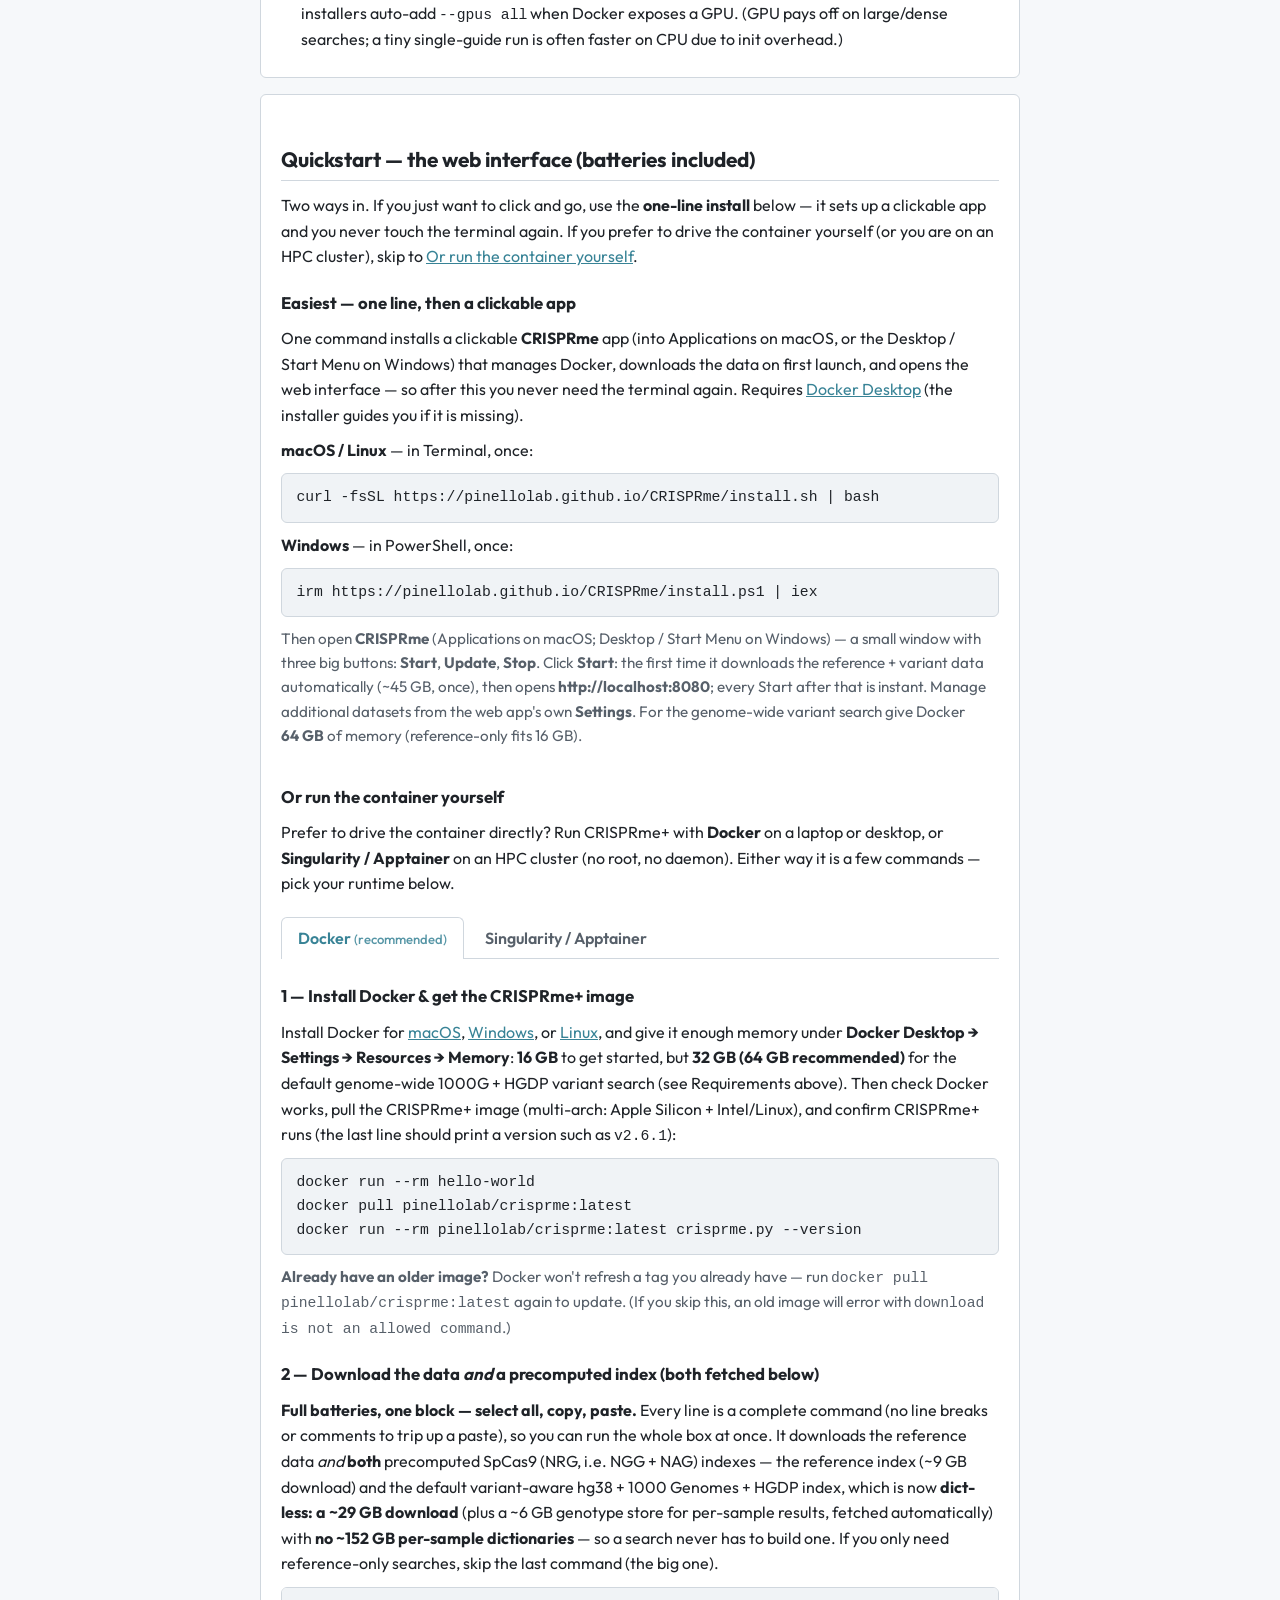
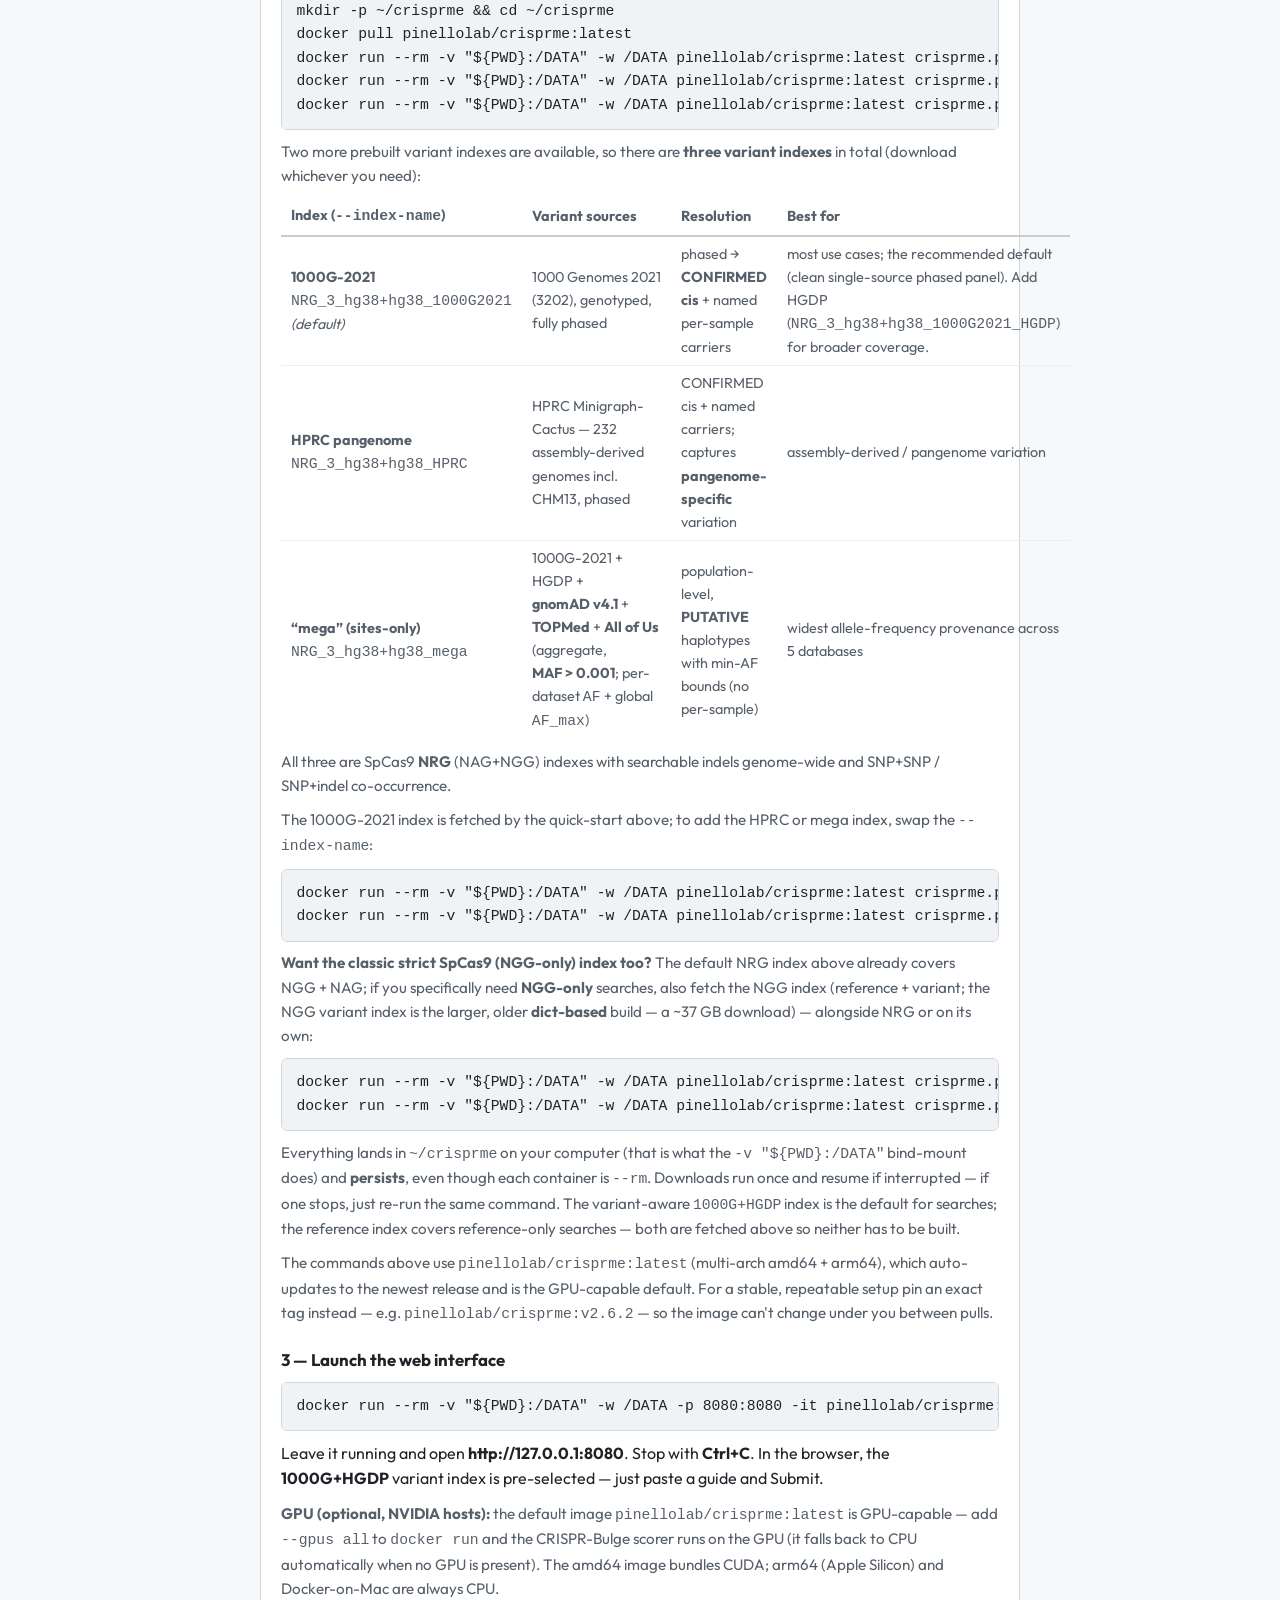
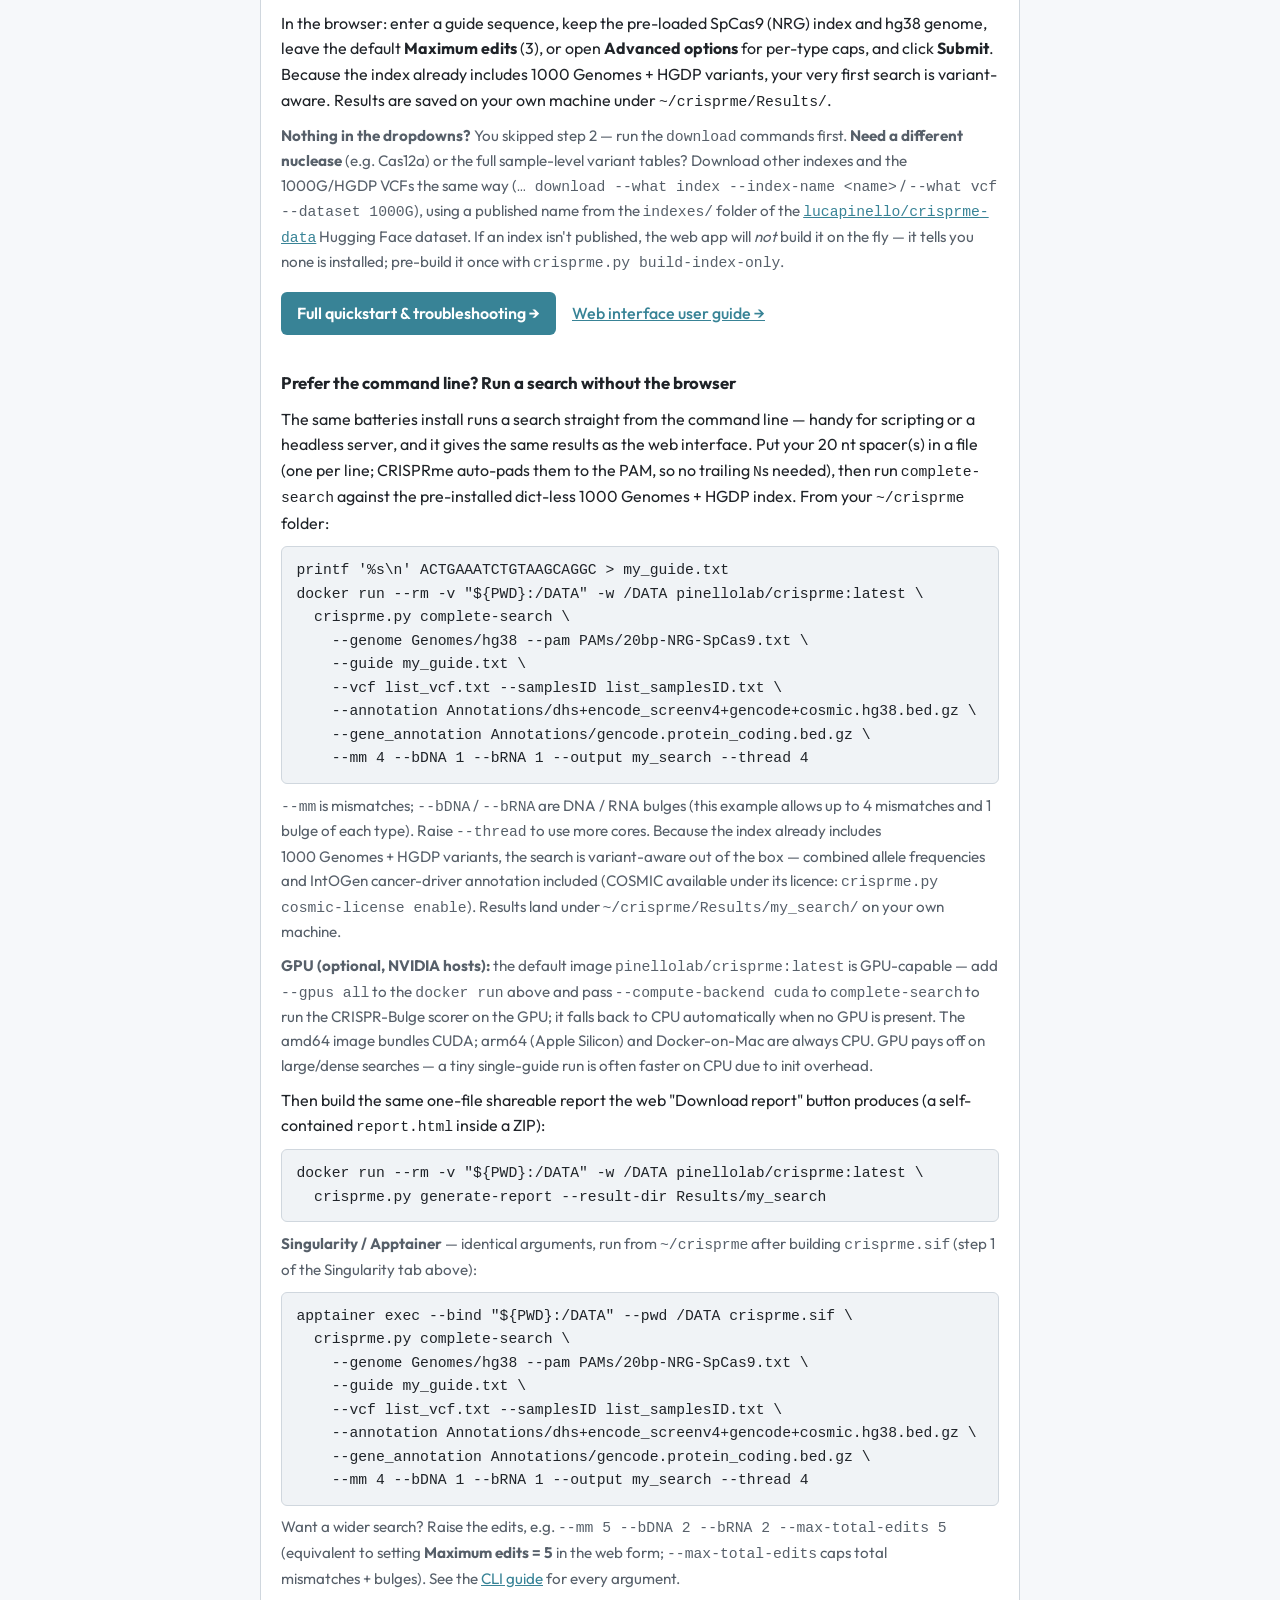
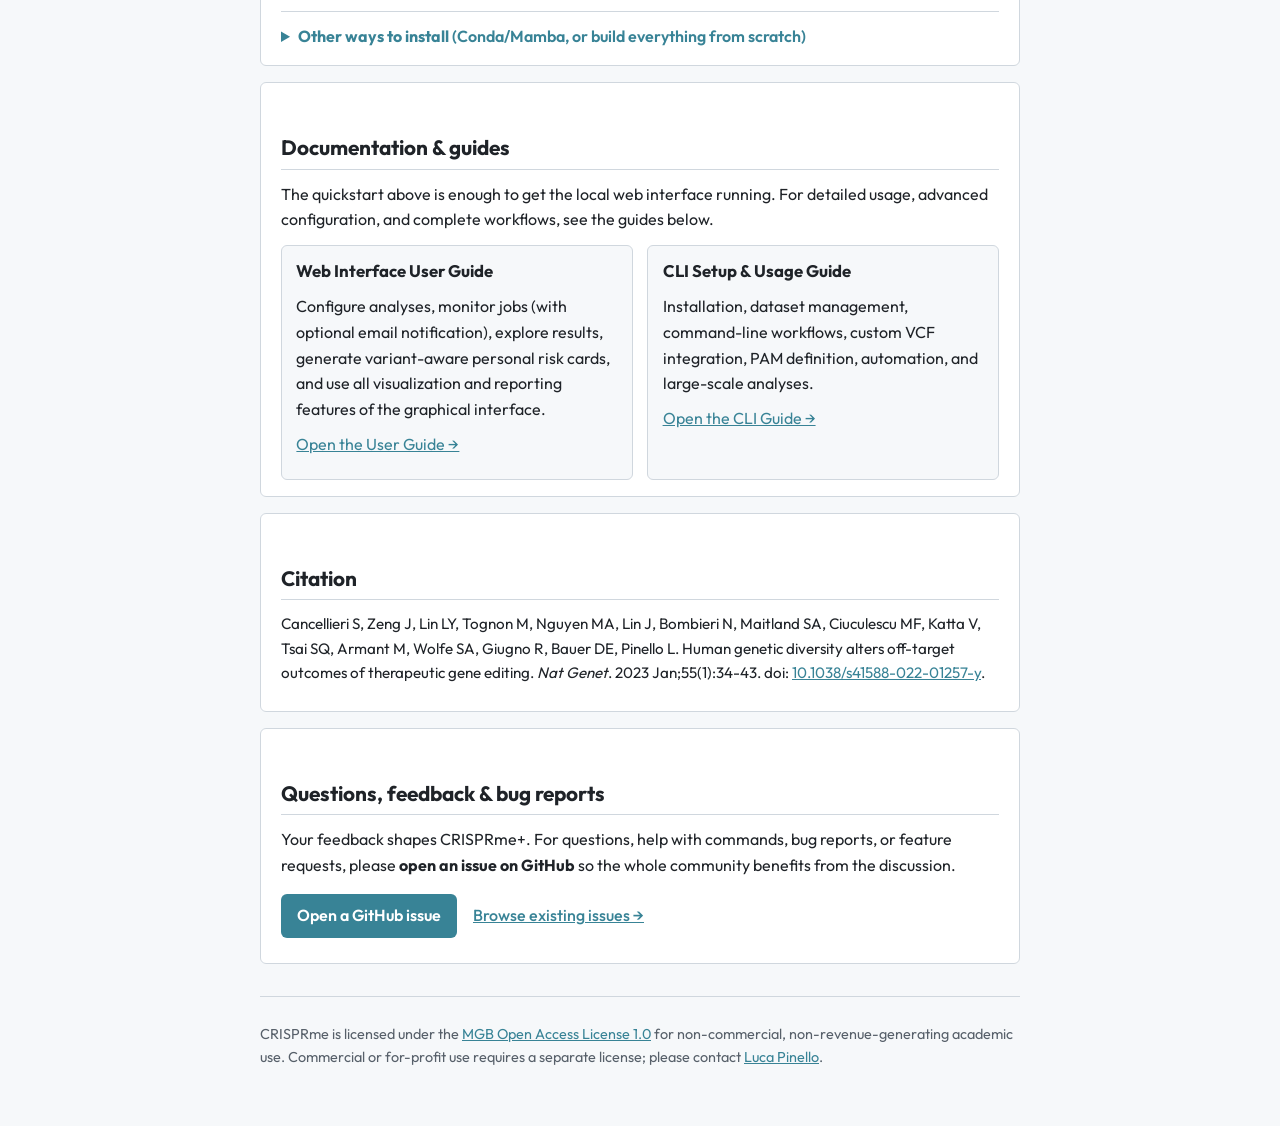
==== commit bb474c53: "docs(site): bump pin example v2.6.1 -> v2.6.2 (latest release)" ====
--- a/docs/index.html
+++ b/docs/index.html
@@ -279,7 +279,7 @@
           The commands above use <code>pinellolab/crisprme:latest</code> (multi-arch
           amd64&nbsp;+&nbsp;arm64), which auto-updates to the newest release and is the
           GPU-capable default. For a stable, repeatable setup pin an exact tag instead
-          &mdash; e.g. <code>pinellolab/crisprme:v2.6.1</code> &mdash; so the image can't
+          &mdash; e.g. <code>pinellolab/crisprme:v2.6.2</code> &mdash; so the image can't
           change under you between pulls.
         </p>
 
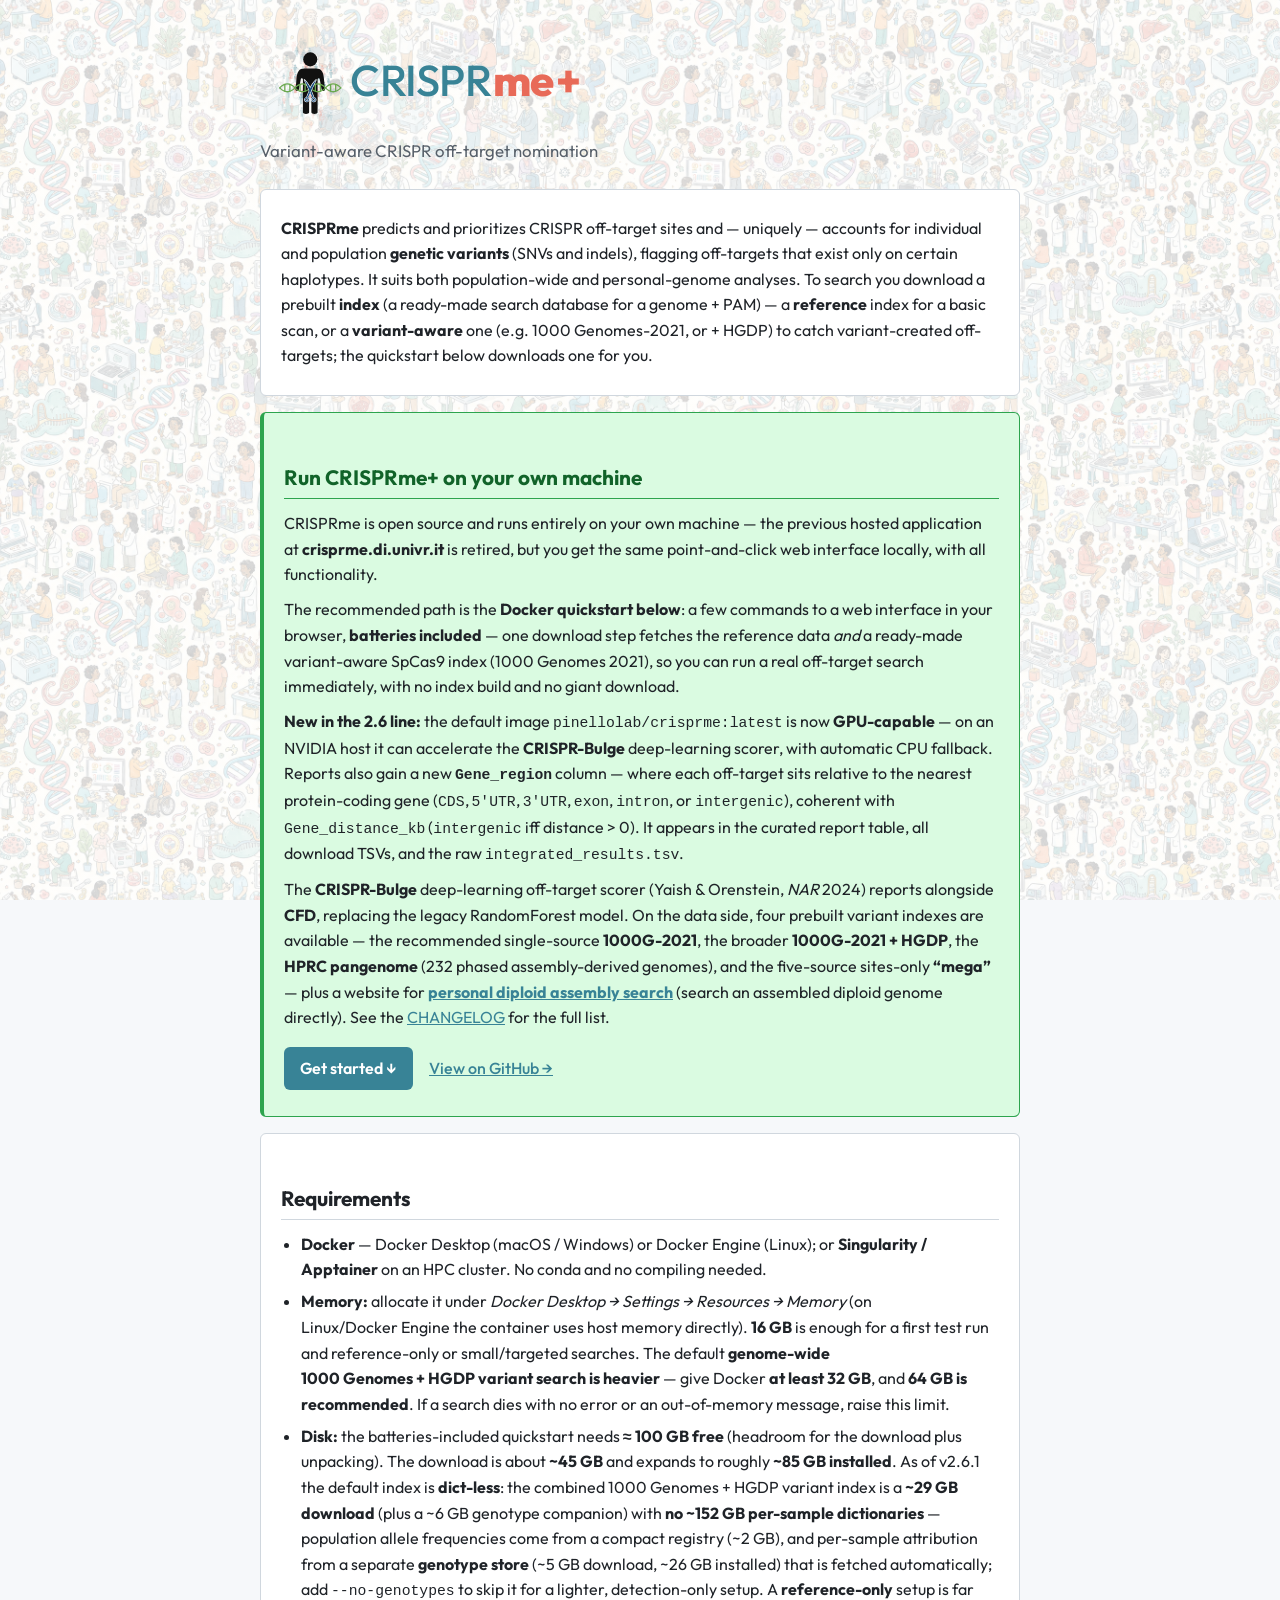
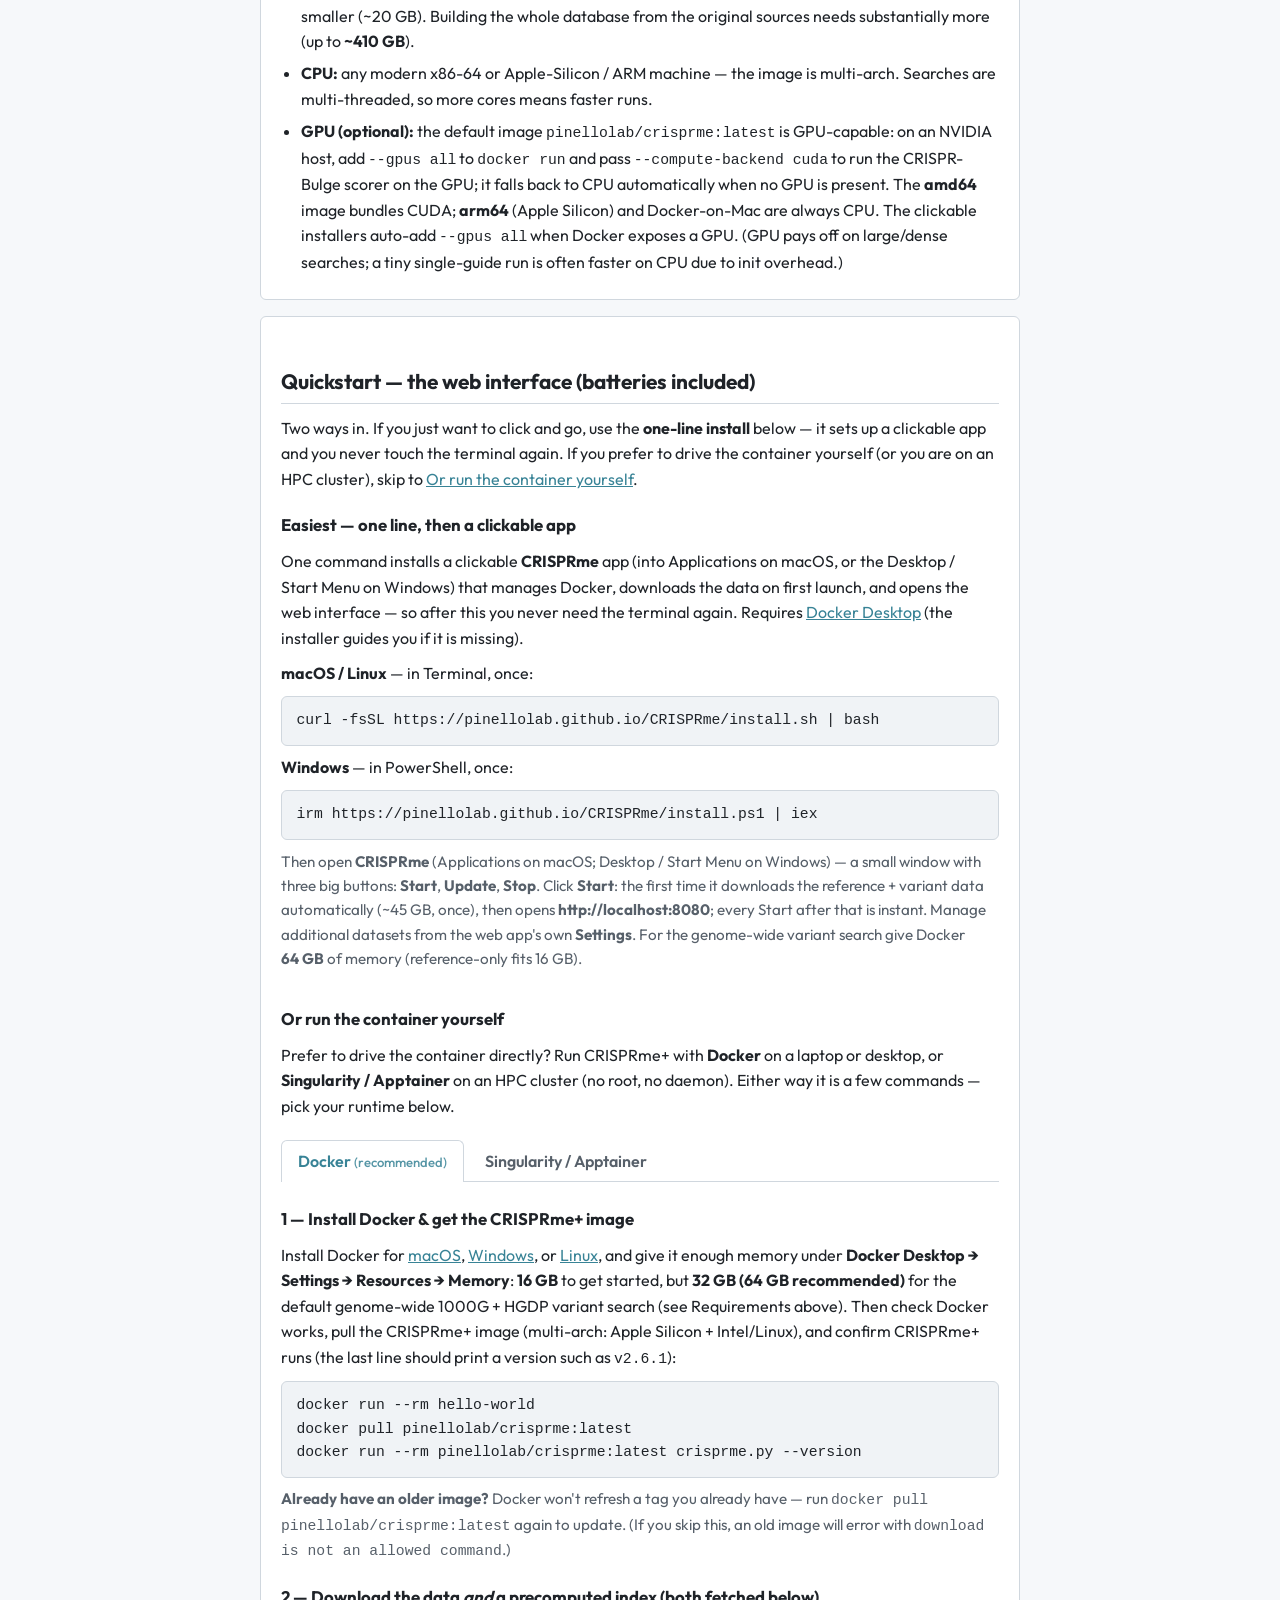
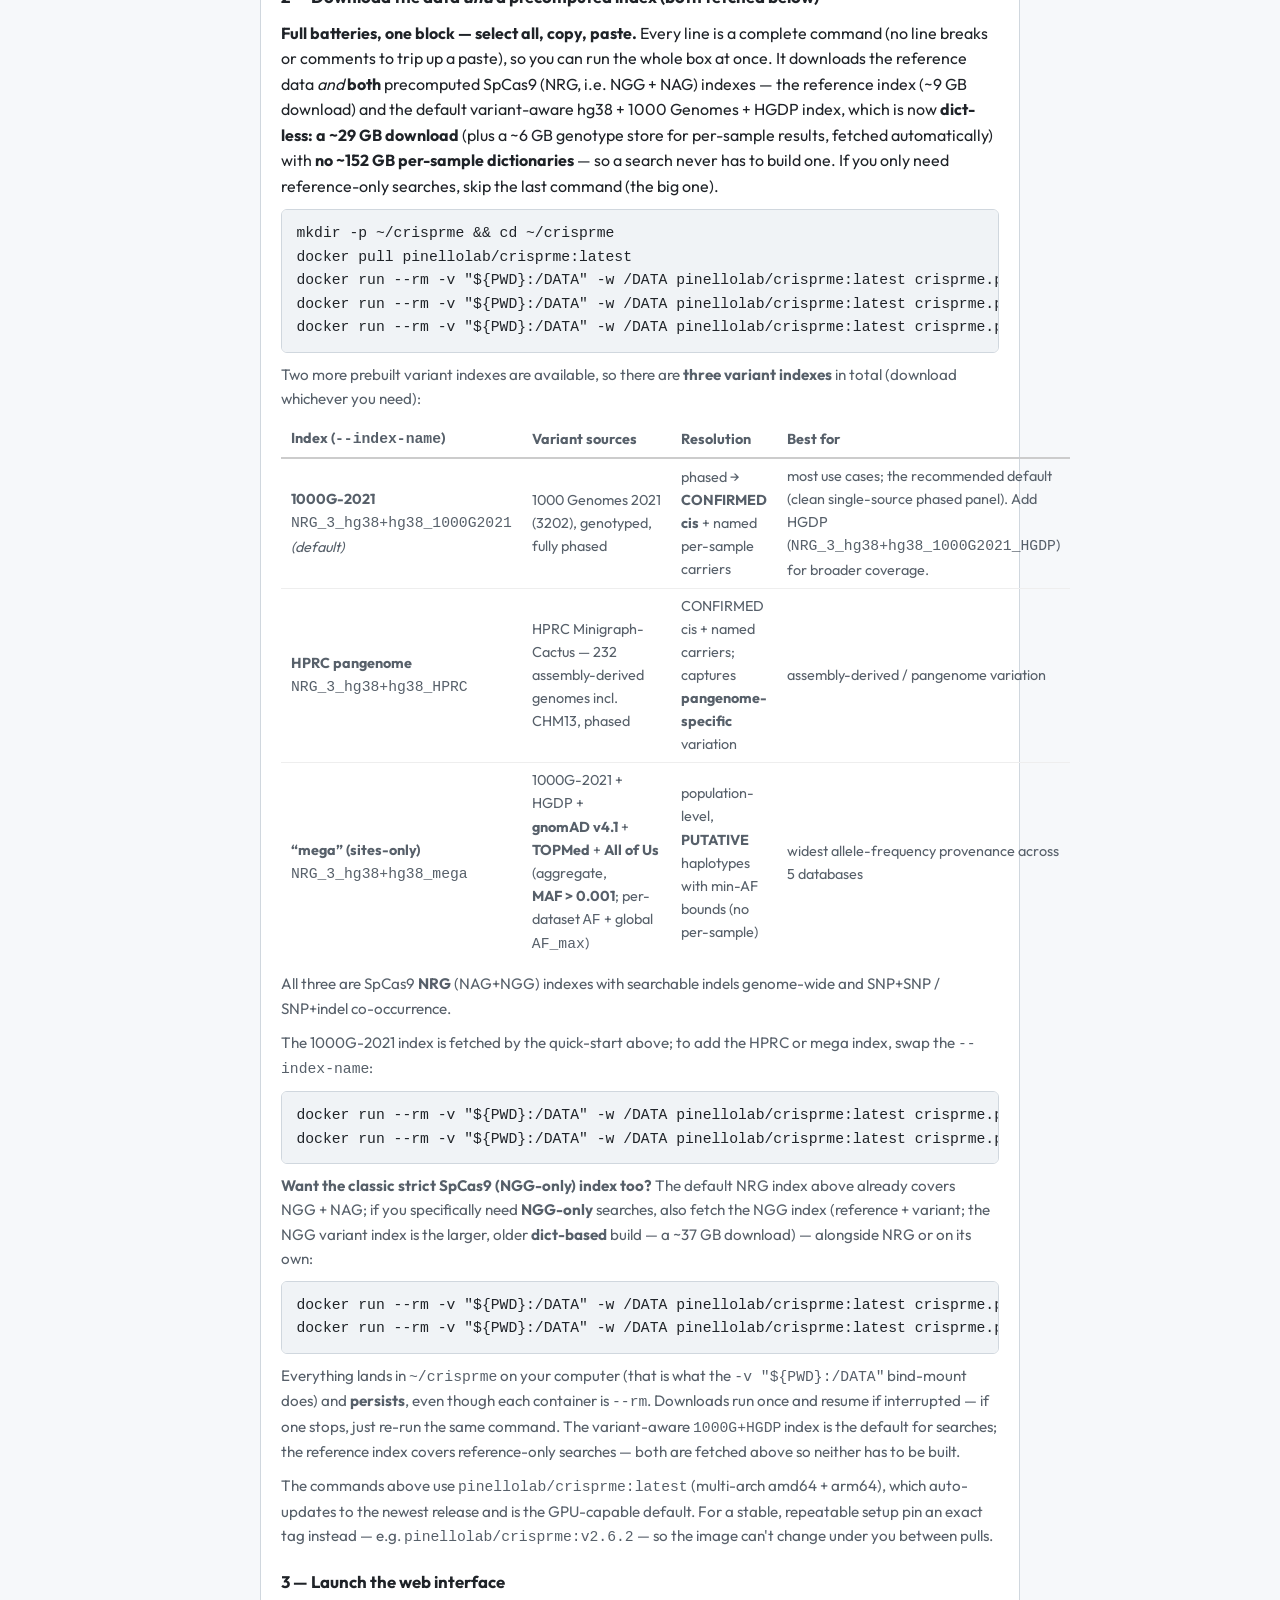
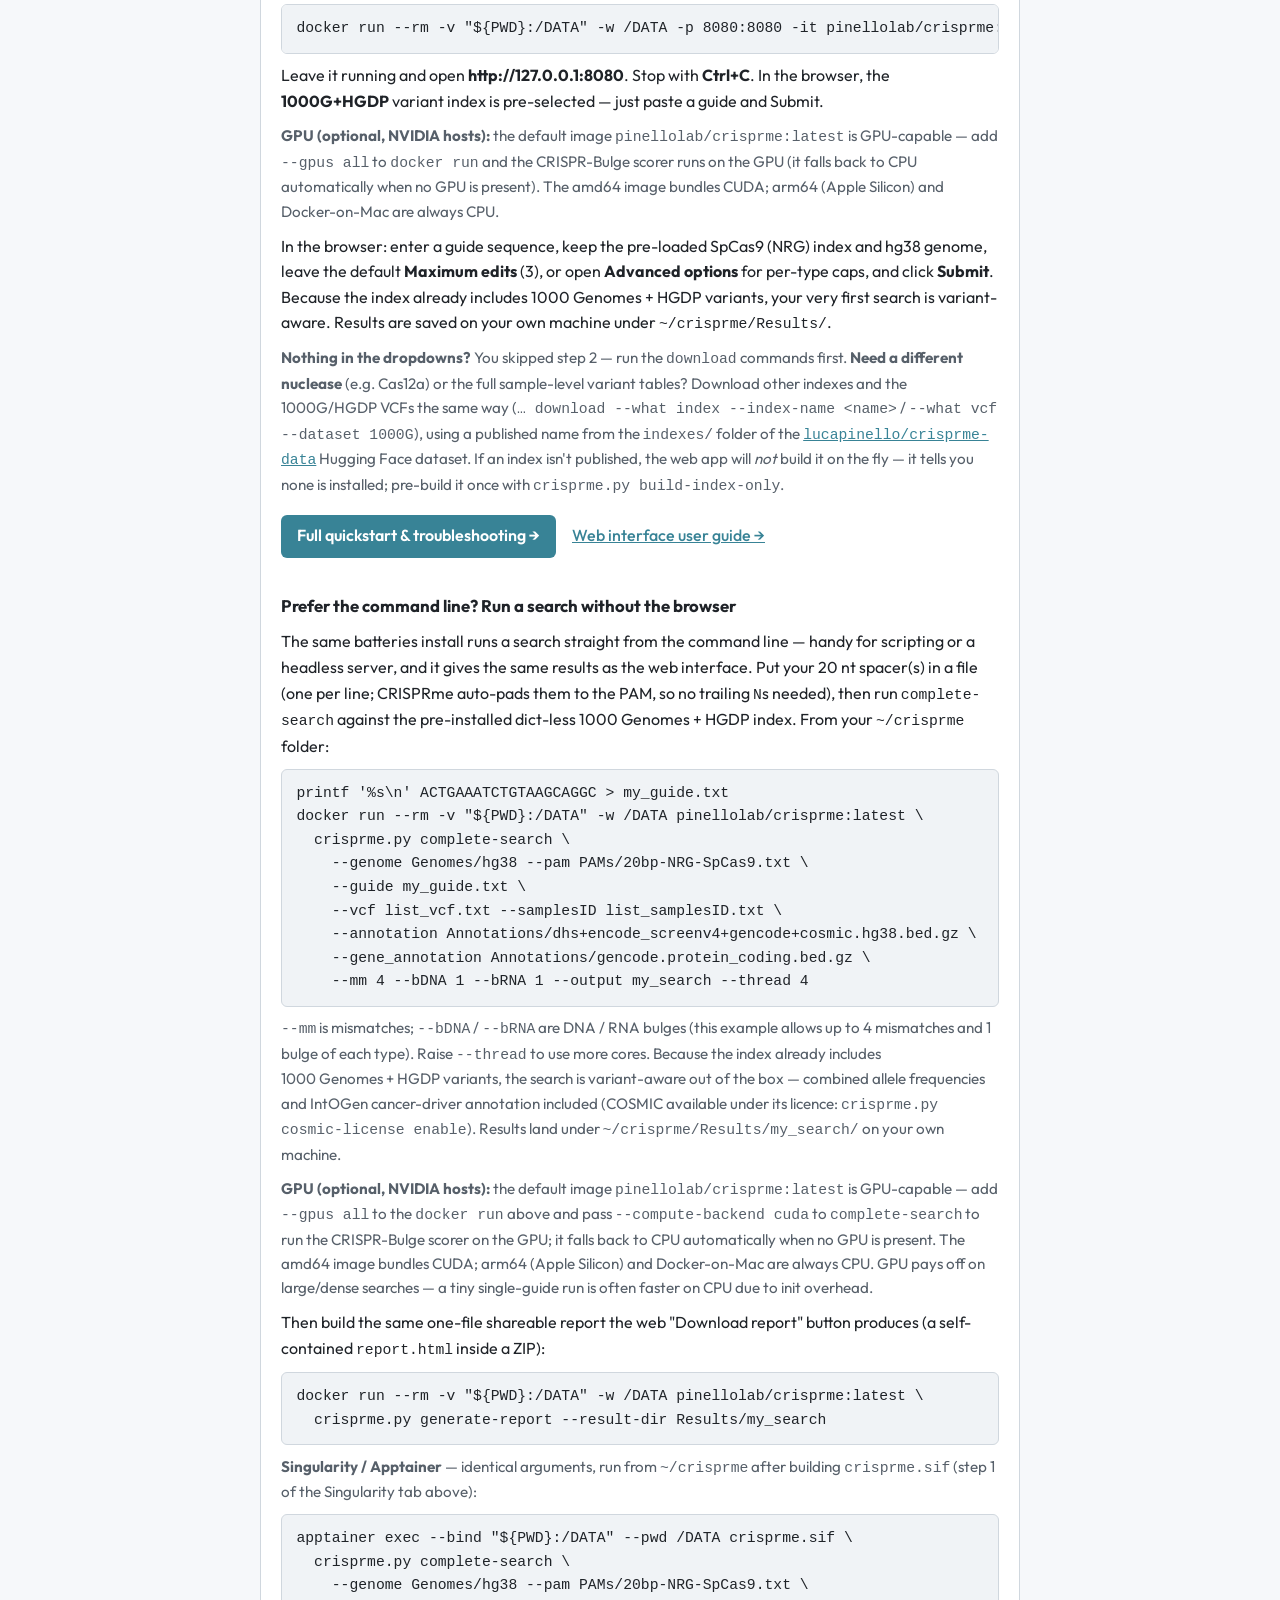
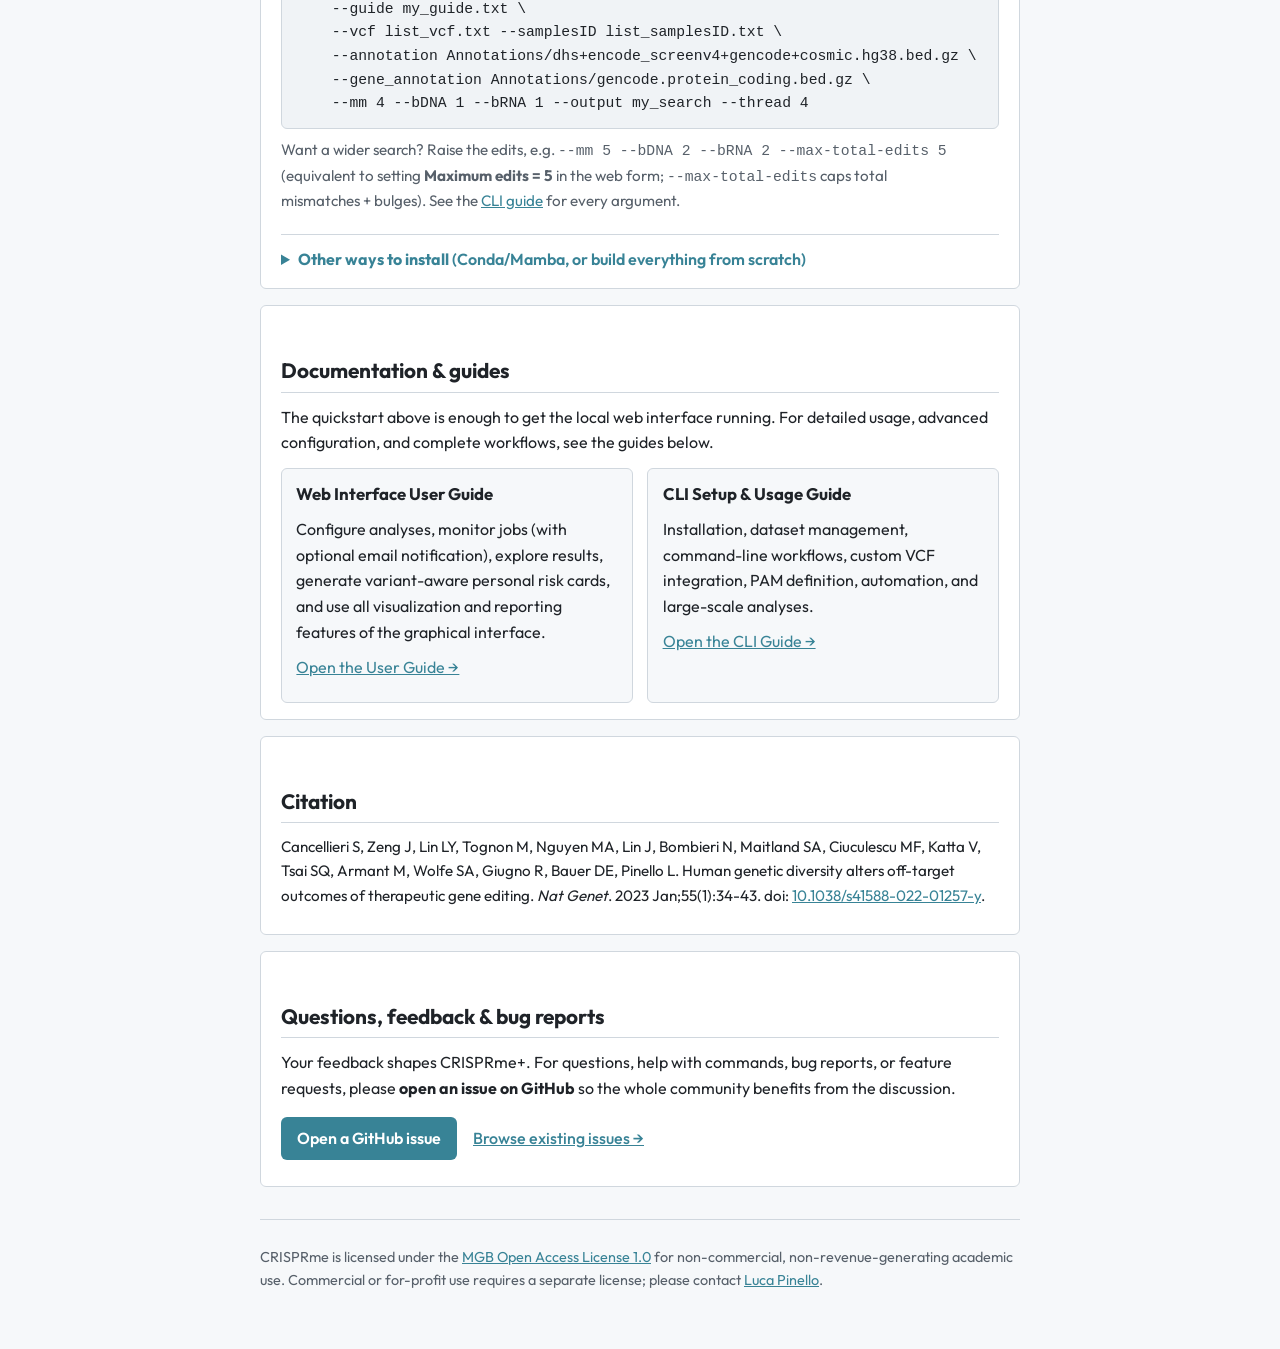
==== commit 5d875ea4: "docs(site): v2.6.2 title/meta + 'What is CRISPRme?/index' intro (new-user orientation)" ====
--- a/docs/index.html
+++ b/docs/index.html
@@ -3,8 +3,8 @@
 <head>
   <meta charset="utf-8">
   <meta name="viewport" content="width=device-width, initial-scale=1">
-  <meta name="description" content="CRISPRme+ is the next major version of CRISPRme, a variant-aware CRISPR off-target nomination tool. Now stable (v2.6.1): run the web interface locally in minutes with Docker, batteries included (a ready-made 1000 Genomes 2021 SpCas9 index).">
-  <title>CRISPRme+ — variant-aware CRISPR off-target nomination (v2.6.1)</title>
+  <meta name="description" content="CRISPRme+ is the next major version of CRISPRme, a variant-aware CRISPR off-target nomination tool. Now stable (v2.6.2): run the web interface locally in minutes with Docker, batteries included (a ready-made 1000 Genomes 2021 SpCas9 index).">
+  <title>CRISPRme+ — variant-aware CRISPR off-target nomination (v2.6.2)</title>
   <link rel="icon" type="image/svg+xml" href="crisprme-icon.svg">
   <link rel="icon" type="image/png" sizes="32x32" href="favicon-32x32.png">
   <link rel="icon" type="image/png" sizes="16x16" href="favicon-16x16.png">
@@ -21,6 +21,19 @@
   </header>
 
   <main>
+    <section class="intro">
+      <p>
+        <strong>CRISPRme</strong> predicts and prioritizes CRISPR off-target sites and
+        &mdash; uniquely &mdash; accounts for individual and population <strong>genetic
+        variants</strong> (SNVs and indels), flagging off-targets that exist only on certain
+        haplotypes. It suits both population-wide and personal-genome analyses. To search you
+        download a prebuilt <strong>index</strong> (a ready-made search database for a genome +
+        PAM) &mdash; a <strong>reference</strong> index for a basic scan, or a
+        <strong>variant-aware</strong> one (e.g. 1000&nbsp;Genomes-2021, or&nbsp;+&nbsp;HGDP)
+        to catch variant-created off-targets; the quickstart below downloads one for you.
+      </p>
+    </section>
+
     <section class="notice" aria-labelledby="notice-heading">
       <h2 id="notice-heading">Run CRISPRme+ on your own machine</h2>
       <p>
@@ -36,7 +49,7 @@
         real off-target search immediately, with no index build and no giant download.
       </p>
       <p>
-        <strong>New in v2.6.1:</strong> the default image
+        <strong>New in the 2.6 line:</strong> the default image
         <code>pinellolab/crisprme:latest</code> is now <strong>GPU-capable</strong> &mdash;
         on an NVIDIA host it can accelerate the <strong>CRISPR-Bulge</strong> deep-learning
         scorer, with automatic CPU fallback. Reports also gain a new
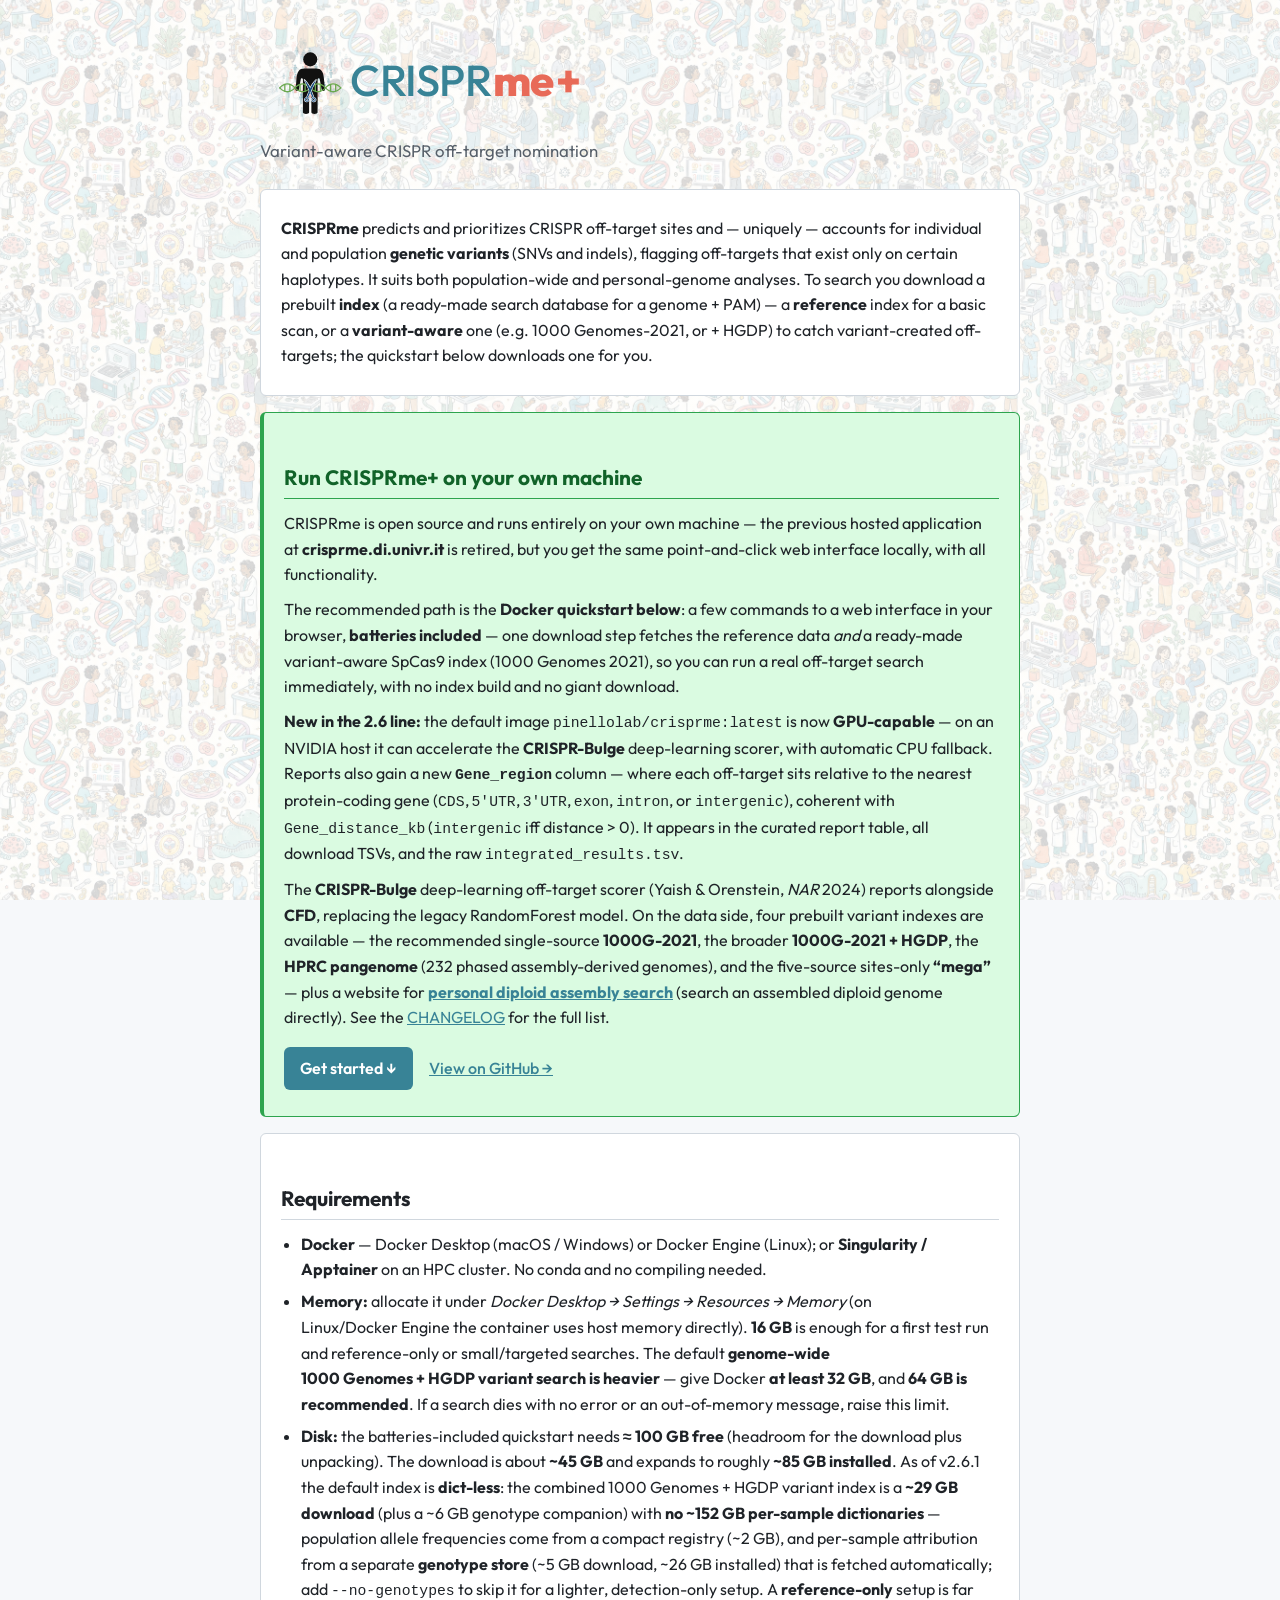
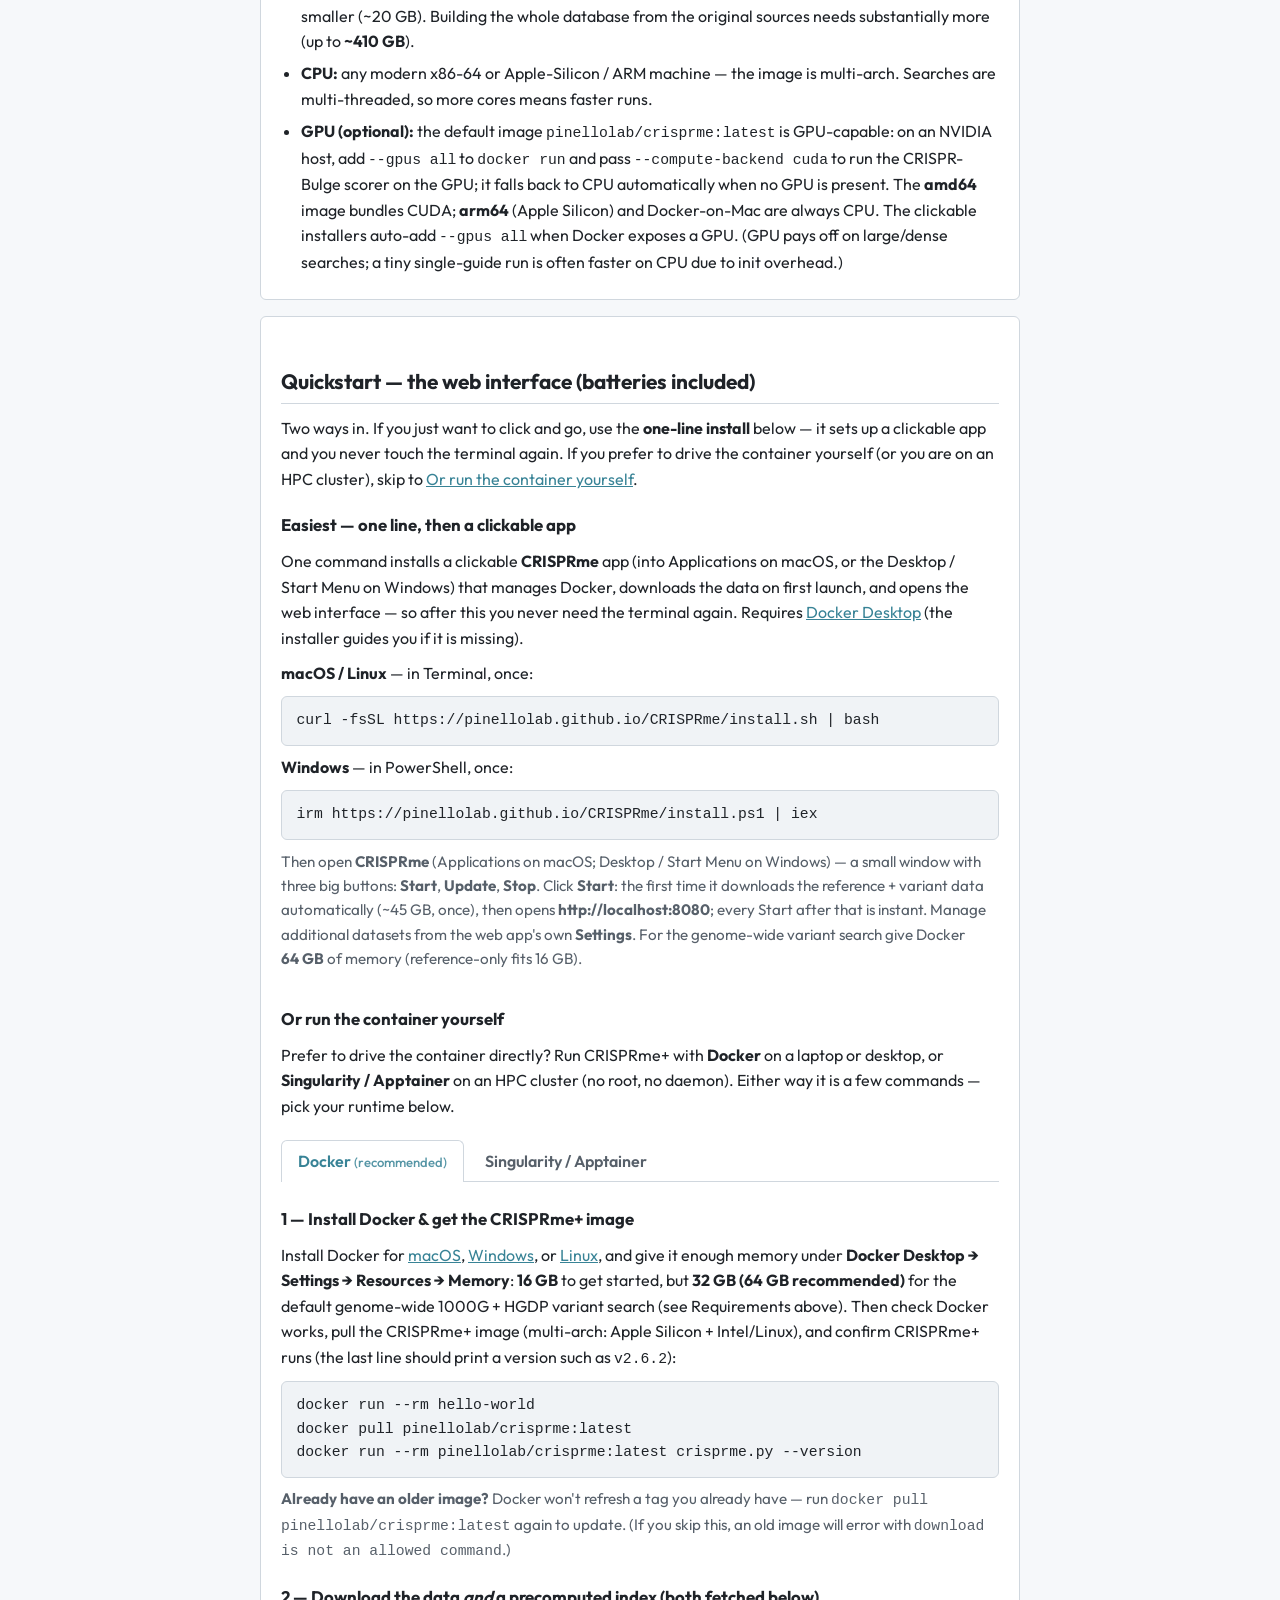
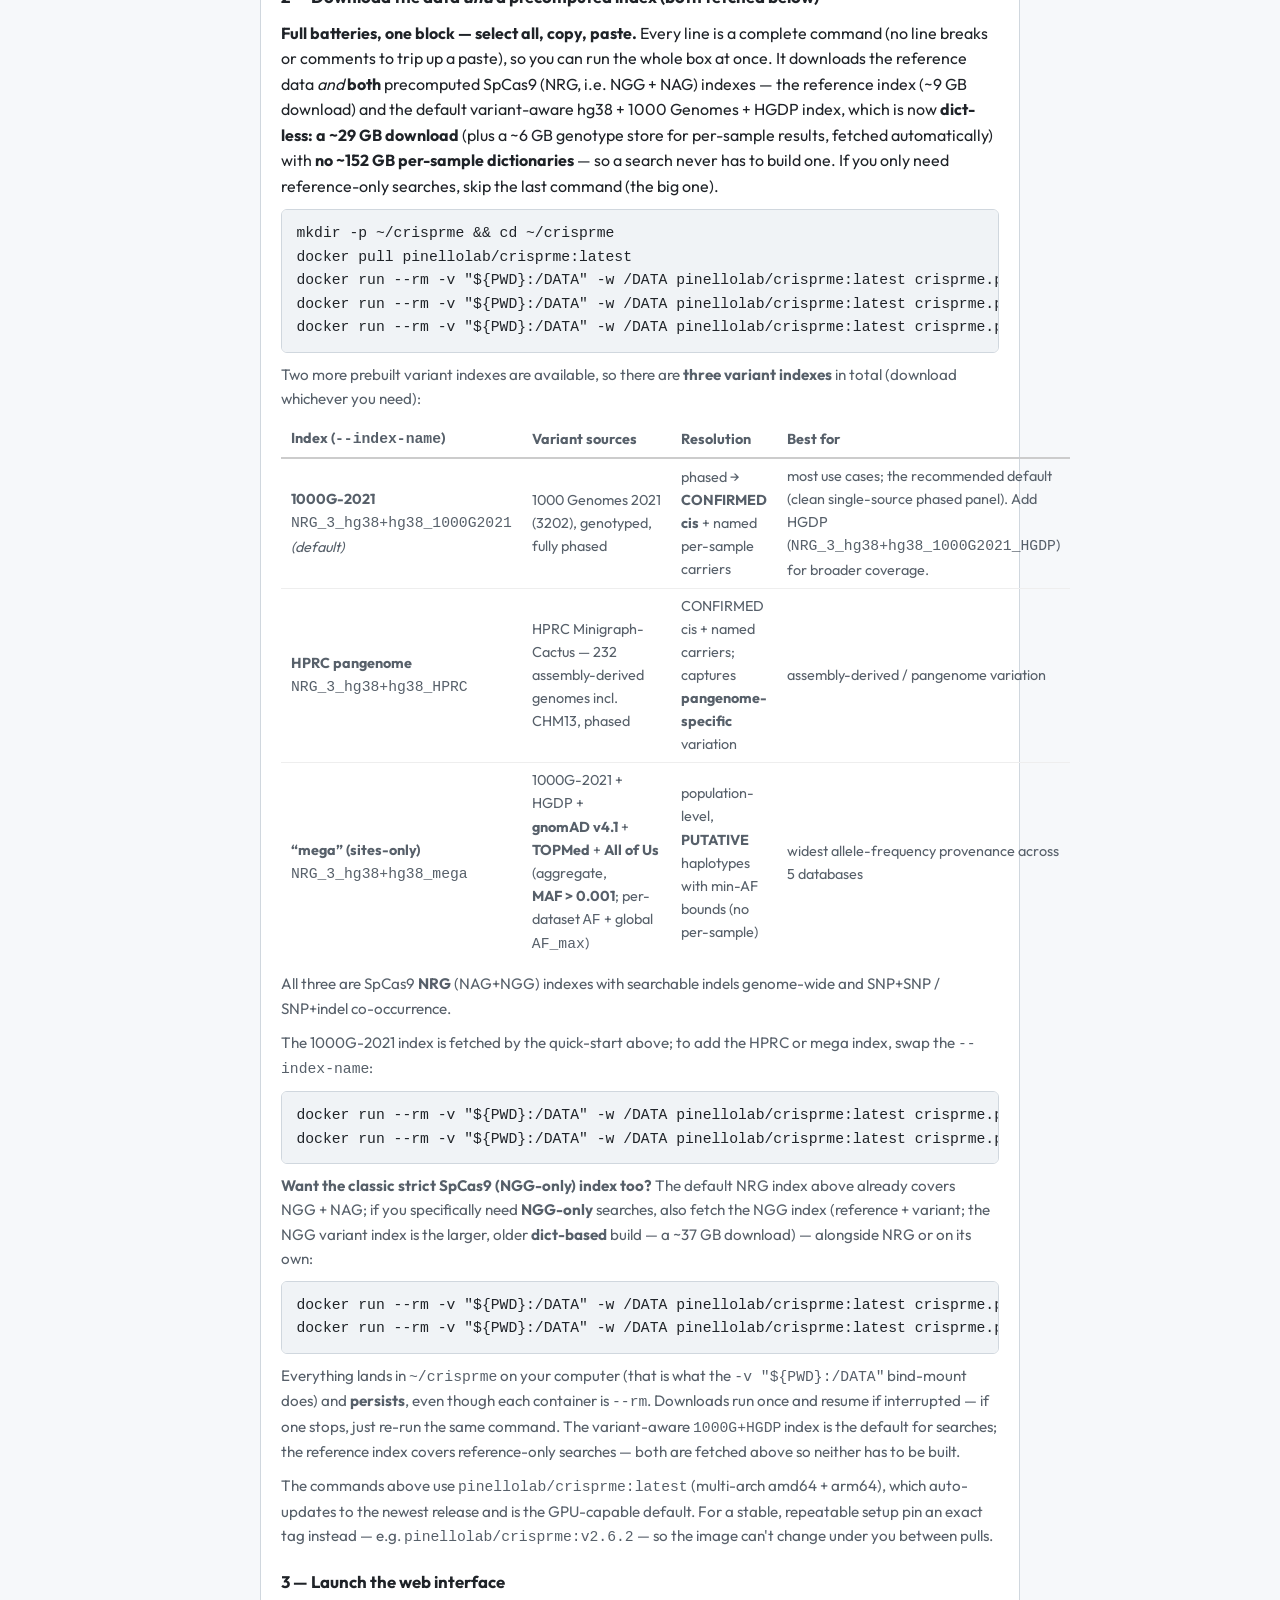
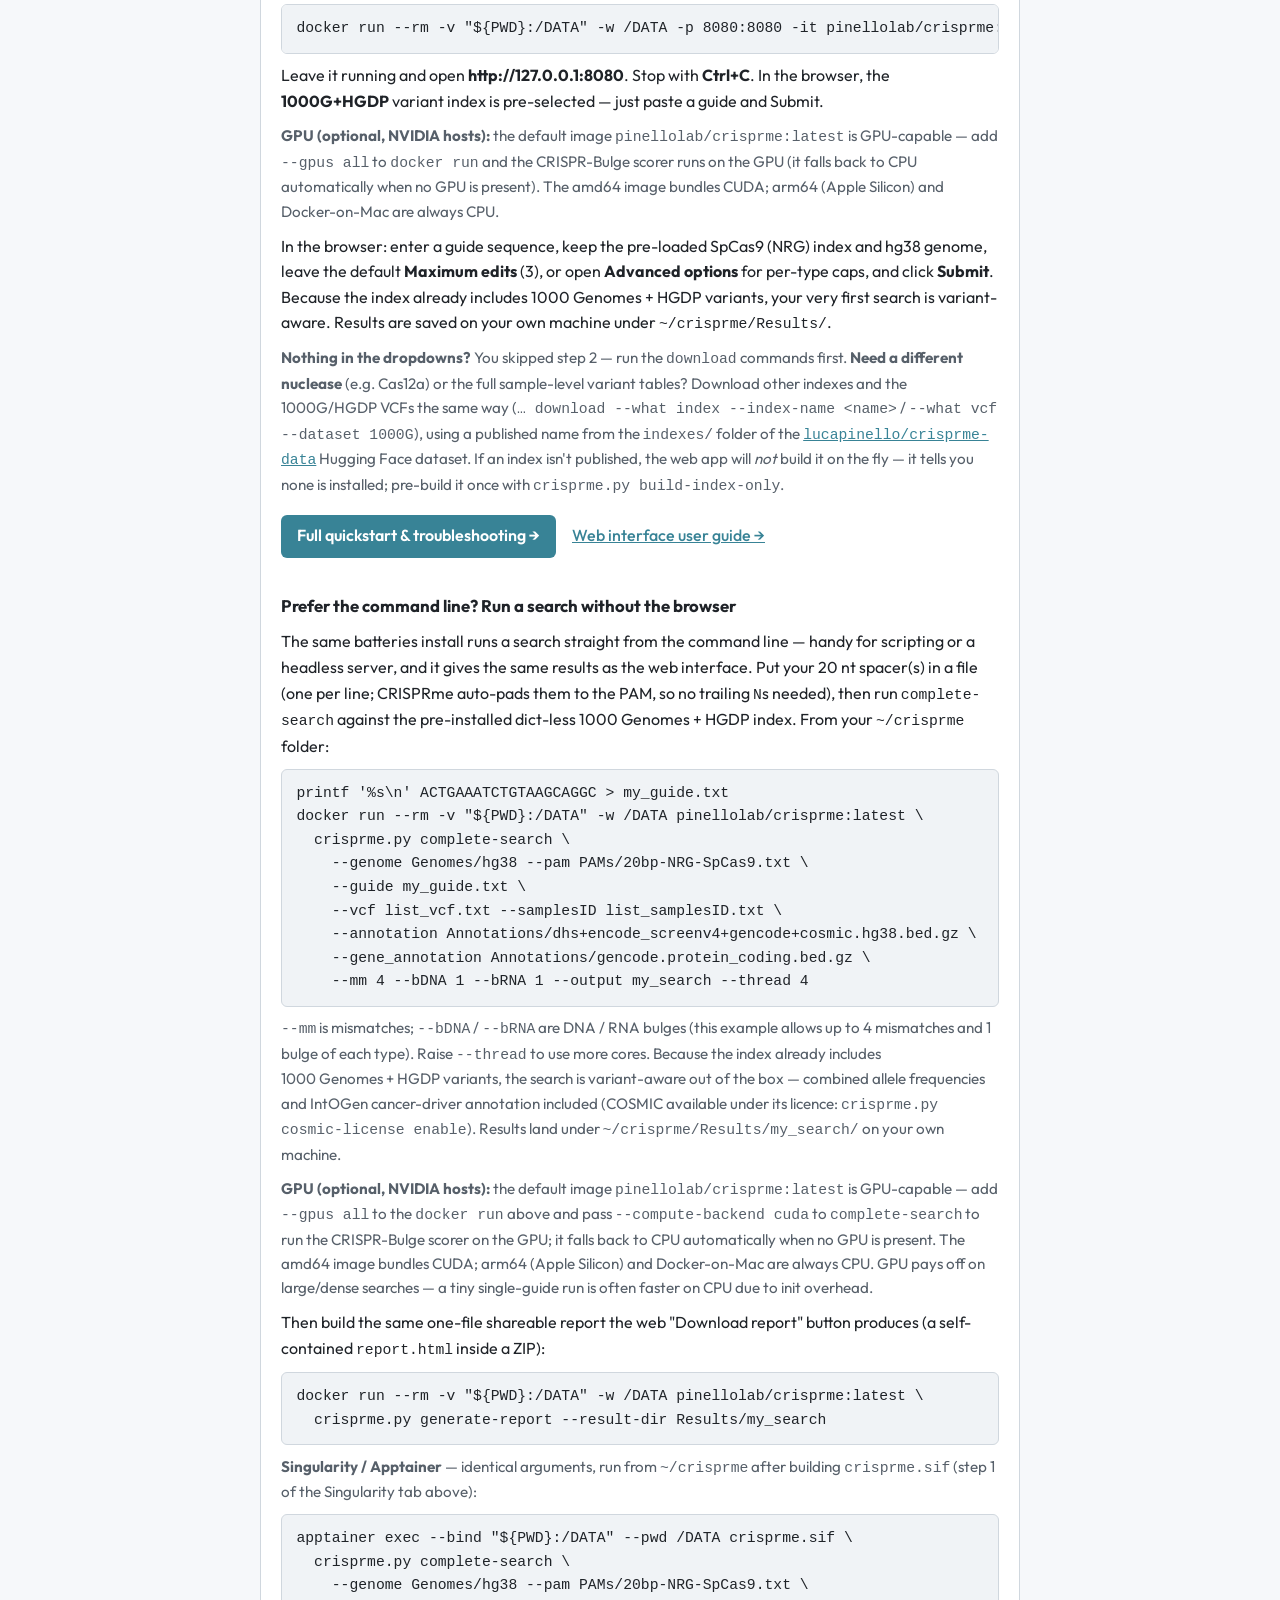
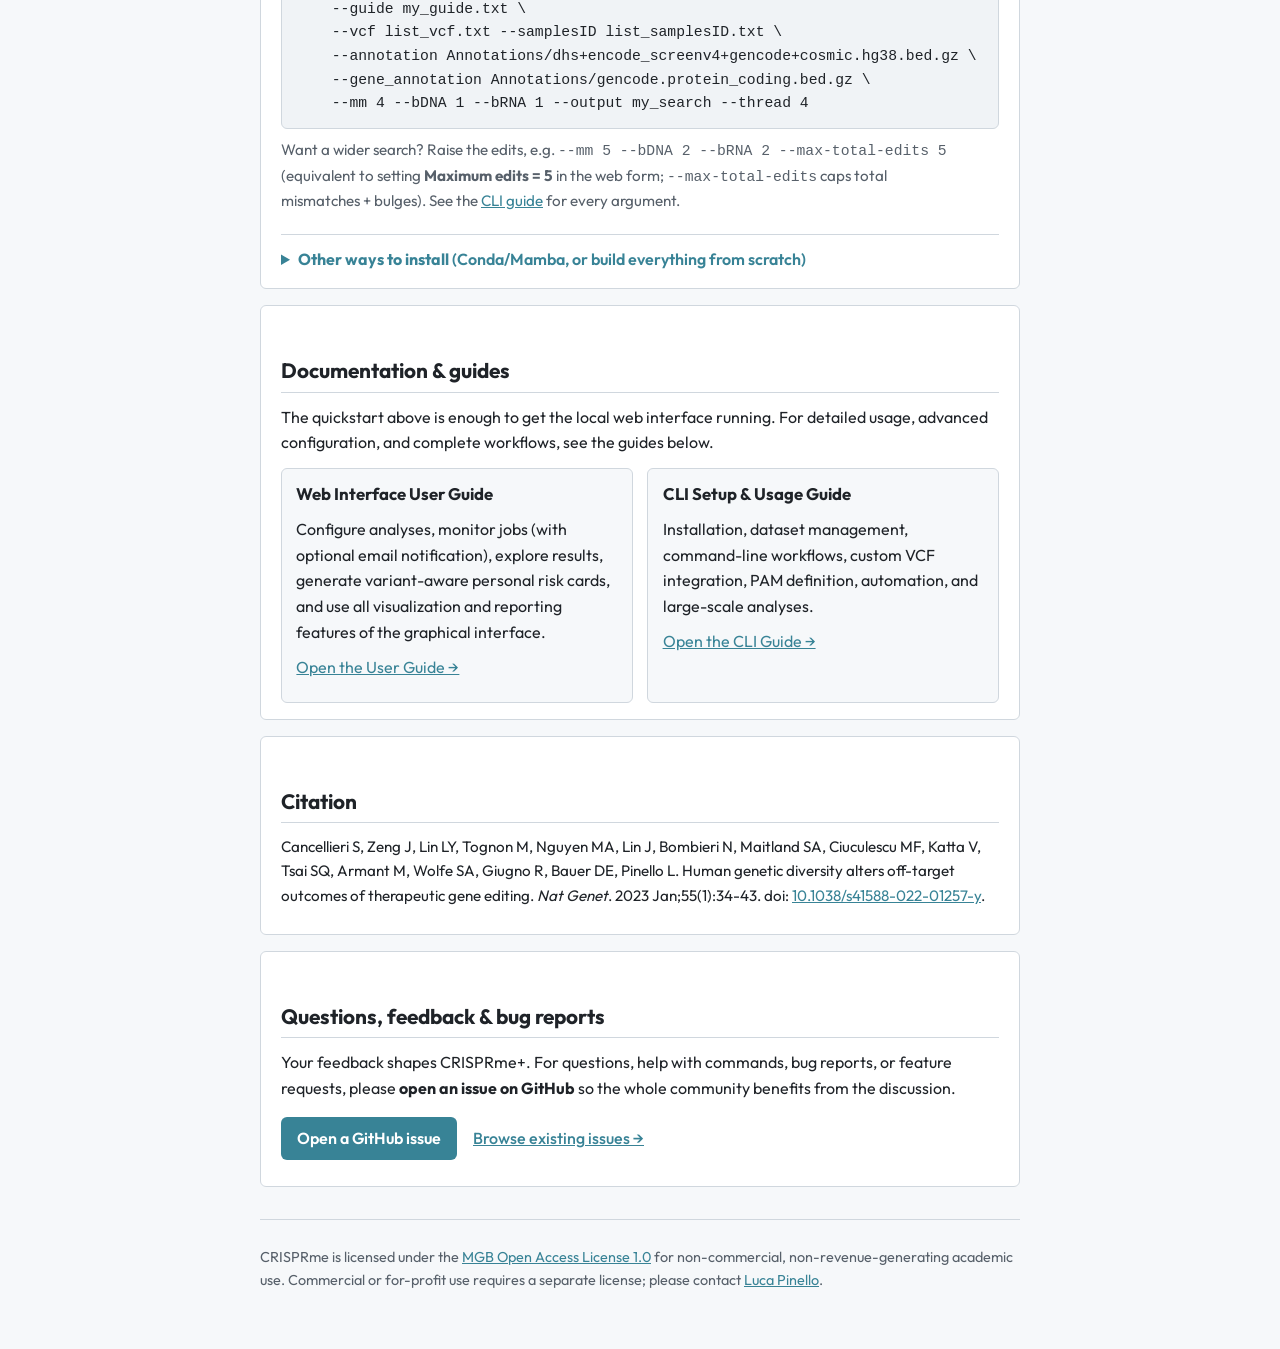
==== commit 96b84732: "docs(site): bump current-version references v2.6.1 -> v2.6.2" ====
--- a/docs/index.html
+++ b/docs/index.html
@@ -197,7 +197,7 @@
           1000G&nbsp;+&nbsp;HGDP variant search (see Requirements above). Then check Docker
           works, pull the CRISPRme+ image (multi-arch: Apple Silicon + Intel/Linux), and
           confirm CRISPRme+ runs (the last line should print a version such as
-          <code>v2.6.1</code>):
+          <code>v2.6.2</code>):
         </p>
         <pre><code>docker run --rm hello-world
 docker pull pinellolab/crisprme:latest
@@ -469,7 +469,7 @@
         <h3>Install with Conda / Mamba</h3>
         <p class="warn"><strong>Note:</strong> Bioconda currently installs the previous
         CRISPRme line (2.1.x, Python&nbsp;3.8), <strong>not</strong> this
-        CRISPRme+ v2.6.1 release. For v2.6.1, use the Docker quickstart above, or build
+        CRISPRme+ v2.6.2 release. For v2.6.2, use the Docker quickstart above, or build
         from source (Python&nbsp;3.11) per the
         <a href="https://github.com/pinellolab/crisprme-plus#1-installation">crisprme-plus README</a>.</p>
         <pre><code># Stable line (2.1.x) via Bioconda
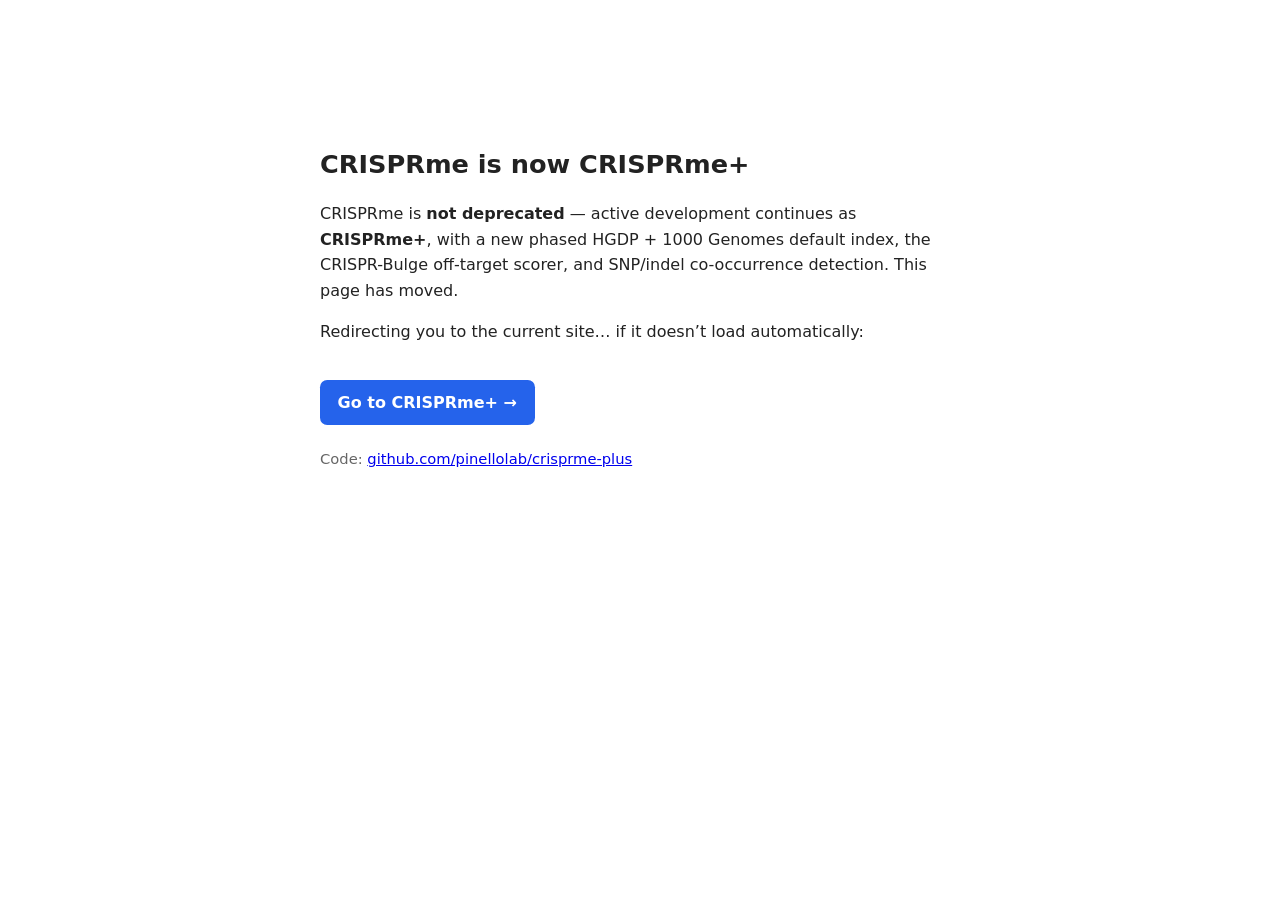
==== commit 0653cdf2: "site: redirect to CRISPRme+ — canonical site moved to pinellolab.github.io/crisprme-plus (CRISPRme c" ====
--- a/docs/index.html
+++ b/docs/index.html
@@ -3,603 +3,24 @@
 <head>
   <meta charset="utf-8">
   <meta name="viewport" content="width=device-width, initial-scale=1">
-  <meta name="description" content="CRISPRme+ is the next major version of CRISPRme, a variant-aware CRISPR off-target nomination tool. Now stable (v2.6.2): run the web interface locally in minutes with Docker, batteries included (a ready-made 1000 Genomes 2021 SpCas9 index).">
-  <title>CRISPRme+ — variant-aware CRISPR off-target nomination (v2.6.2)</title>
-  <link rel="icon" type="image/svg+xml" href="crisprme-icon.svg">
-  <link rel="icon" type="image/png" sizes="32x32" href="favicon-32x32.png">
-  <link rel="icon" type="image/png" sizes="16x16" href="favicon-16x16.png">
-  <link rel="icon" href="favicon.ico">
-  <link rel="apple-touch-icon" href="apple-touch-icon.png">
-  <link rel="stylesheet" href="style.css">
+  <title>CRISPRme is now CRISPRme+</title>
+  <link rel="canonical" href="https://pinellolab.github.io/crisprme-plus/">
+  <meta http-equiv="refresh" content="3; url=https://pinellolab.github.io/crisprme-plus/">
+  <style>
+    body{font-family:system-ui,-apple-system,Segoe UI,Roboto,sans-serif;max-width:40rem;margin:16vh auto;padding:0 1.5rem;line-height:1.6;color:#222}
+    h1{font-size:1.6rem;margin-bottom:.4rem}
+    a.button{display:inline-block;margin-top:1.2rem;padding:.6rem 1.1rem;background:#2563eb;color:#fff;border-radius:.45rem;text-decoration:none;font-weight:600}
+    .muted{color:#666;font-size:.92rem;margin-top:1.4rem}
+  </style>
 </head>
 <body>
-  <header>
-    <div class="brand">
-      <img src="crisprme-logo.svg" alt="CRISPRme+" class="logo">
-    </div>
-    <p class="tagline">Variant-aware CRISPR off-target nomination</p>
-  </header>
-
-  <main>
-    <section class="intro">
-      <p>
-        <strong>CRISPRme</strong> predicts and prioritizes CRISPR off-target sites and
-        &mdash; uniquely &mdash; accounts for individual and population <strong>genetic
-        variants</strong> (SNVs and indels), flagging off-targets that exist only on certain
-        haplotypes. It suits both population-wide and personal-genome analyses. To search you
-        download a prebuilt <strong>index</strong> (a ready-made search database for a genome +
-        PAM) &mdash; a <strong>reference</strong> index for a basic scan, or a
-        <strong>variant-aware</strong> one (e.g. 1000&nbsp;Genomes-2021, or&nbsp;+&nbsp;HGDP)
-        to catch variant-created off-targets; the quickstart below downloads one for you.
-      </p>
-    </section>
-
-    <section class="notice" aria-labelledby="notice-heading">
-      <h2 id="notice-heading">Run CRISPRme+ on your own machine</h2>
-      <p>
-        CRISPRme is open source and runs entirely on your own machine — the previous
-        hosted application at <strong>crisprme.di.univr.it</strong> is retired, but you
-        get the same point-and-click web interface locally, with all functionality.
-      </p>
-      <p>
-        The recommended path is the <strong>Docker quickstart below</strong>: a few
-        commands to a web interface in your browser, <strong>batteries included</strong>
-        — one download step fetches the reference data <em>and</em> a ready-made
-        variant-aware SpCas9 index (1000&nbsp;Genomes&nbsp;2021), so you can run a
-        real off-target search immediately, with no index build and no giant download.
-      </p>
-      <p>
-        <strong>New in the 2.6 line:</strong> the default image
-        <code>pinellolab/crisprme:latest</code> is now <strong>GPU-capable</strong> &mdash;
-        on an NVIDIA host it can accelerate the <strong>CRISPR-Bulge</strong> deep-learning
-        scorer, with automatic CPU fallback. Reports also gain a new
-        <strong><code>Gene_region</code></strong> column &mdash; where each off-target sits
-        relative to the nearest protein-coding gene (<code>CDS</code>, <code>5'UTR</code>,
-        <code>3'UTR</code>, <code>exon</code>, <code>intron</code>, or
-        <code>intergenic</code>), coherent with <code>Gene_distance_kb</code>
-        (<code>intergenic</code> iff distance&nbsp;&gt;&nbsp;0). It appears in the curated
-        report table, all download TSVs, and the raw <code>integrated_results.tsv</code>.
-      </p>
-      <p>
-        The <strong>CRISPR-Bulge</strong> deep-learning off-target scorer (Yaish &amp;
-        Orenstein, <em>NAR</em> 2024) reports alongside <strong>CFD</strong>, replacing the
-        legacy RandomForest model. On the data side, four prebuilt variant indexes are
-        available &mdash; the recommended single-source <strong>1000G-2021</strong>, the
-        broader <strong>1000G-2021&nbsp;+&nbsp;HGDP</strong>, the
-        <strong>HPRC pangenome</strong> (232 phased assembly-derived genomes), and the
-        five-source sites-only <strong>&ldquo;mega&rdquo;</strong> &mdash; plus a website for
-        <a href="https://github.com/pinellolab/crisprme-plus/blob/main/docs/crisprme_web_interface_user_guide.md#searching-a-personal-assembly-genome-assembly-search"><strong>personal diploid
-        assembly search</strong></a> (search an assembled diploid genome directly). See the
-        <a href="https://github.com/pinellolab/crisprme-plus/blob/main/CHANGELOG.md">CHANGELOG</a>
-        for the full list.
-      </p>
-      <p class="cta-row">
-        <a class="button" href="#run-heading">Get started &darr;</a>
-        <a class="secondary" href="https://github.com/pinellolab/crisprme-plus">View on GitHub &rarr;</a>
-      </p>
-    </section>
-
-    <section aria-labelledby="req-heading">
-      <h2 id="req-heading">Requirements</h2>
-      <ul class="reqs">
-        <li>
-          <strong>Docker</strong> — Docker Desktop (macOS / Windows) or Docker Engine
-          (Linux); or <strong>Singularity / Apptainer</strong> on an HPC cluster. No
-          conda and no compiling needed.
-        </li>
-        <li>
-          <strong>Memory:</strong> allocate it under <em>Docker Desktop &rarr; Settings
-          &rarr; Resources &rarr; Memory</em> (on Linux/Docker&nbsp;Engine the container
-          uses host memory directly). <strong>16&nbsp;GB</strong> is enough for a first
-          test run and reference-only or small/targeted searches. The default
-          <strong>genome-wide 1000&nbsp;Genomes&nbsp;+&nbsp;HGDP variant search is
-          heavier</strong> &mdash; give Docker <strong>at least
-          32&nbsp;GB</strong>, and <strong>64&nbsp;GB is recommended</strong>. If a
-          search dies with no error or an out-of-memory message, raise this limit.
-        </li>
-        <li>
-          <strong>Disk:</strong> the batteries-included quickstart needs
-          <strong>&asymp;&nbsp;100&nbsp;GB free</strong> (headroom for the download plus
-          unpacking). The download is about <strong>~45&nbsp;GB</strong> and expands to
-          roughly <strong>~85&nbsp;GB installed</strong>. As of v2.6.1 the default index
-          is <strong>dict-less</strong>: the combined
-          1000&nbsp;Genomes&nbsp;+&nbsp;HGDP variant index is a
-          <strong>~29&nbsp;GB download</strong> (plus a ~6&nbsp;GB genotype companion) with
-          <strong>no ~152&nbsp;GB per-sample dictionaries</strong> &mdash; population
-          allele frequencies come from a compact registry (~2&nbsp;GB), and per-sample
-          attribution from a separate <strong>genotype store</strong> (~5&nbsp;GB
-          download, ~26&nbsp;GB installed) that is fetched automatically; add
-          <code>--no-genotypes</code> to skip it for a lighter, detection-only setup.
-          A <strong>reference-only</strong> setup is far smaller (~20&nbsp;GB). Building
-          the whole database from the original sources needs substantially more (up to
-          <strong>~410&nbsp;GB</strong>).
-        </li>
-        <li>
-          <strong>CPU:</strong> any modern x86-64 or Apple-Silicon / ARM machine — the
-          image is multi-arch. Searches are multi-threaded, so more cores means faster
-          runs.
-        </li>
-        <li>
-          <strong>GPU (optional):</strong> the default image
-          <code>pinellolab/crisprme:latest</code> is GPU-capable: on an NVIDIA host, add
-          <code>--gpus all</code> to <code>docker run</code> and pass
-          <code>--compute-backend cuda</code> to run the CRISPR-Bulge scorer on the GPU; it
-          falls back to CPU automatically when no GPU is present. The <strong>amd64</strong>
-          image bundles CUDA; <strong>arm64</strong> (Apple Silicon) and Docker-on-Mac are
-          always CPU. The clickable installers auto-add <code>--gpus all</code> when Docker
-          exposes a GPU. (GPU pays off on large/dense searches; a tiny single-guide run is
-          often faster on CPU due to init overhead.)
-        </li>
-      </ul>
-    </section>
-
-    <section aria-labelledby="run-heading">
-      <h2 id="run-heading">Quickstart &mdash; the web interface (batteries included)</h2>
-      <p>
-        Two ways in. If you just want to click and go, use the <strong>one-line
-        install</strong> below &mdash; it sets up a clickable app and you never touch
-        the terminal again. If you prefer to drive the container yourself (or you are
-        on an HPC cluster), skip to <a href="#byo-runtime">Or run the container
-        yourself</a>.
-      </p>
-
-      <h3 id="easiest-heading">Easiest &mdash; one line, then a clickable app</h3>
-      <p>
-        One command installs a clickable <strong>CRISPRme</strong> app (into
-        Applications on macOS, or the Desktop / Start&nbsp;Menu on Windows) that manages
-        Docker, downloads the data on first launch, and opens the web interface &mdash;
-        so after this you never need the terminal again. Requires
-        <a href="https://www.docker.com/products/docker-desktop/">Docker&nbsp;Desktop</a>
-        (the installer guides you if it is missing).
-      </p>
-      <p><strong>macOS / Linux</strong> &mdash; in Terminal, once:</p>
-      <pre><code>curl -fsSL https://pinellolab.github.io/CRISPRme/install.sh | bash</code></pre>
-      <p><strong>Windows</strong> &mdash; in PowerShell, once:</p>
-      <pre><code>irm https://pinellolab.github.io/CRISPRme/install.ps1 | iex</code></pre>
-      <p class="note">
-        Then open <strong>CRISPRme</strong> (Applications on macOS; Desktop / Start&nbsp;Menu
-        on Windows) &mdash; a small window with three big buttons:
-        <strong>Start</strong>, <strong>Update</strong>, <strong>Stop</strong>. Click
-        <strong>Start</strong>: the first time it downloads the reference&nbsp;+&nbsp;variant
-        data automatically (~45&nbsp;GB, once), then opens
-        <strong>http://localhost:8080</strong>; every Start after that is instant. Manage
-        additional datasets from the web app's own <strong>Settings</strong>. For the
-        genome-wide variant search give Docker <strong>64&nbsp;GB</strong> of memory
-        (reference-only fits 16&nbsp;GB).
-      </p>
-
-      <h3 id="byo-runtime" style="margin-top:2.2rem;">Or run the container yourself</h3>
-      <p>
-        Prefer to drive the container directly? Run CRISPRme+ with
-        <strong>Docker</strong> on a laptop or desktop, or
-        <strong>Singularity / Apptainer</strong> on an HPC cluster (no root, no daemon).
-        Either way it is a few commands &mdash; pick your runtime below.
-      </p>
-
-      <div class="tabs" role="tablist" aria-label="Container runtime">
-        <button class="tab" id="tab-docker" role="tab" aria-selected="true"
-                aria-controls="panel-docker" data-target="panel-docker">Docker <span class="rec">(recommended)</span></button>
-        <button class="tab" id="tab-sing" role="tab" aria-selected="false"
-                aria-controls="panel-sing" data-target="panel-sing" tabindex="-1">Singularity / Apptainer</button>
-      </div>
-
-      <!-- ============ Docker (default) ============ -->
-      <div class="tab-panel" id="panel-docker" role="tabpanel" aria-labelledby="tab-docker">
-        <h3>1 &mdash; Install Docker &amp; get the CRISPRme+ image</h3>
-        <p>
-          Install Docker for
-          <a href="https://docs.docker.com/desktop/install/mac-install/">macOS</a>,
-          <a href="https://docs.docker.com/desktop/install/windows-install/">Windows</a>,
-          or <a href="https://docs.docker.com/engine/install/">Linux</a>, and give it
-          enough memory under <strong>Docker Desktop &rarr; Settings &rarr; Resources
-          &rarr; Memory</strong>: <strong>16&nbsp;GB</strong> to get started, but
-          <strong>32&nbsp;GB (64&nbsp;GB recommended)</strong> for the default genome-wide
-          1000G&nbsp;+&nbsp;HGDP variant search (see Requirements above). Then check Docker
-          works, pull the CRISPRme+ image (multi-arch: Apple Silicon + Intel/Linux), and
-          confirm CRISPRme+ runs (the last line should print a version such as
-          <code>v2.6.2</code>):
-        </p>
-        <pre><code>docker run --rm hello-world
-docker pull pinellolab/crisprme:latest
-docker run --rm pinellolab/crisprme:latest crisprme.py --version</code></pre>
-        <p class="note">
-          <strong>Already have an older image?</strong> Docker won't refresh a tag you
-          already have &mdash; run <code>docker pull pinellolab/crisprme:latest</code> again to
-          update. (If you skip this, an old image will error with
-          <code>download is not an allowed command</code>.)
-        </p>
-
-        <h3>2 &mdash; Download the data <em>and</em> a precomputed index (both fetched below)</h3>
-        <p>
-          <strong>Full batteries, one block &mdash; select all, copy, paste.</strong>
-          Every line is a complete command (no line breaks or comments to trip up a
-          paste), so you can run the whole box at once. It downloads the reference data
-          <em>and</em> <strong>both</strong> precomputed SpCas9 (NRG, i.e. NGG + NAG) indexes &mdash; the
-          reference index (~9&nbsp;GB download) and the default variant-aware
-          hg38&nbsp;+&nbsp;1000&nbsp;Genomes&nbsp;+&nbsp;HGDP index, which is now
-          <strong>dict-less: a ~29&nbsp;GB download</strong> (plus a ~6&nbsp;GB genotype
-          store for per-sample results, fetched automatically) with
-          <strong>no ~152&nbsp;GB per-sample dictionaries</strong> &mdash; so a search
-          never has to build one. If you only need reference-only searches, skip the
-          last command (the big one).
-        </p>
-        <pre><code>mkdir -p ~/crisprme &amp;&amp; cd ~/crisprme
-docker pull pinellolab/crisprme:latest
-docker run --rm -v "${PWD}:/DATA" -w /DATA pinellolab/crisprme:latest crisprme.py download --what all --path /DATA
-docker run --rm -v "${PWD}:/DATA" -w /DATA pinellolab/crisprme:latest crisprme.py download --what index --index-name NRG_3_hg38 --path /DATA
-docker run --rm -v "${PWD}:/DATA" -w /DATA pinellolab/crisprme:latest crisprme.py download --what index --index-name NRG_3_hg38+hg38_1000G2021 --path /DATA</code></pre>
-        <p class="note">
-          Two more prebuilt variant indexes are available, so there are
-          <strong>three variant indexes</strong> in total (download whichever you need):
-        </p>
-        <table class="note" style="border-collapse:collapse;width:100%;font-size:0.9em;margin:0.6em 0;">
-          <thead>
-            <tr style="text-align:left;border-bottom:2px solid #ccc;">
-              <th style="padding:6px 10px;">Index (<code>--index-name</code>)</th>
-              <th style="padding:6px 10px;">Variant sources</th>
-              <th style="padding:6px 10px;">Resolution</th>
-              <th style="padding:6px 10px;">Best for</th>
-            </tr>
-          </thead>
-          <tbody>
-            <tr style="border-bottom:1px solid #eee;">
-              <td style="padding:6px 10px;"><strong>1000G-2021</strong><br><code>NRG_3_hg38+hg38_1000G2021</code> <em>(default)</em></td>
-              <td style="padding:6px 10px;">1000&nbsp;Genomes&nbsp;2021 (3202), genotyped, fully phased</td>
-              <td style="padding:6px 10px;">phased &rarr; <strong>CONFIRMED cis</strong> + named per-sample carriers</td>
-              <td style="padding:6px 10px;">most use cases; the recommended default (clean single-source phased panel). Add HGDP (<code>NRG_3_hg38+hg38_1000G2021_HGDP</code>) for broader coverage.</td>
-            </tr>
-            <tr style="border-bottom:1px solid #eee;">
-              <td style="padding:6px 10px;"><strong>HPRC pangenome</strong><br><code>NRG_3_hg38+hg38_HPRC</code></td>
-              <td style="padding:6px 10px;">HPRC Minigraph-Cactus &mdash; 232 assembly-derived genomes incl. CHM13, phased</td>
-              <td style="padding:6px 10px;">CONFIRMED cis + named carriers; captures <strong>pangenome-specific</strong> variation</td>
-              <td style="padding:6px 10px;">assembly-derived / pangenome variation</td>
-            </tr>
-            <tr>
-              <td style="padding:6px 10px;"><strong>&ldquo;mega&rdquo; (sites-only)</strong><br><code>NRG_3_hg38+hg38_mega</code></td>
-              <td style="padding:6px 10px;">1000G-2021 + HGDP + <strong>gnomAD&nbsp;v4.1</strong> + <strong>TOPMed</strong> + <strong>All&nbsp;of&nbsp;Us</strong> (aggregate, <strong>MAF&nbsp;&gt;&nbsp;0.001</strong>; per-dataset <code>AF</code> + global <code>AF_max</code>)</td>
-              <td style="padding:6px 10px;">population-level, <strong>PUTATIVE</strong> haplotypes with min-AF bounds (no per-sample)</td>
-              <td style="padding:6px 10px;">widest allele-frequency provenance across 5 databases</td>
-            </tr>
-          </tbody>
-        </table>
-        <p class="note">All three are SpCas9 <strong>NRG</strong> (NAG+NGG) indexes with searchable
-          indels genome-wide and SNP+SNP / SNP+indel co-occurrence.</p>
-        <p class="note">
-          The 1000G-2021 index is fetched by the quick-start above; to add
-          the HPRC or mega index, swap the <code>--index-name</code>:
-        </p>
-        <pre><code>docker run --rm -v "${PWD}:/DATA" -w /DATA pinellolab/crisprme:latest crisprme.py download --what index --index-name NRG_3_hg38+hg38_HPRC --path /DATA
-docker run --rm -v "${PWD}:/DATA" -w /DATA pinellolab/crisprme:latest crisprme.py download --what index --index-name NRG_3_hg38+hg38_mega --path /DATA</code></pre>
-        <p class="note">
-          <strong>Want the classic strict SpCas9 (NGG-only) index too?</strong> The default
-          NRG index above already covers NGG&nbsp;+&nbsp;NAG; if you specifically need
-          <strong>NGG-only</strong> searches, also fetch the NGG index (reference +
-          variant; the NGG variant index is the larger, older <strong>dict-based</strong>
-          build &mdash; a ~37&nbsp;GB download) &mdash; alongside NRG or on its own:
-        </p>
-        <pre><code>docker run --rm -v "${PWD}:/DATA" -w /DATA pinellolab/crisprme:latest crisprme.py download --what index --index-name NGG_3_hg38 --path /DATA
-docker run --rm -v "${PWD}:/DATA" -w /DATA pinellolab/crisprme:latest crisprme.py download --what index --index-name NRG_3_hg38+hg38_1000G2021 --path /DATA</code></pre>
-        <p class="note">
-          Everything lands in <code>~/crisprme</code> on your computer (that is what the
-          <code>-v "${PWD}:/DATA"</code> bind-mount does) and <strong>persists</strong>,
-          even though each container is <code>--rm</code>. Downloads run once and resume
-          if interrupted &mdash; if one stops, just re-run the same command. The
-          variant-aware <code>1000G+HGDP</code> index is the default for searches; the
-          reference index covers reference-only searches &mdash; both are fetched above so
-          neither has to be built.
-        </p>
-        <p class="note">
-          The commands above use <code>pinellolab/crisprme:latest</code> (multi-arch
-          amd64&nbsp;+&nbsp;arm64), which auto-updates to the newest release and is the
-          GPU-capable default. For a stable, repeatable setup pin an exact tag instead
-          &mdash; e.g. <code>pinellolab/crisprme:v2.6.2</code> &mdash; so the image can't
-          change under you between pulls.
-        </p>
-
-        <h3>3 &mdash; Launch the web interface</h3>
-        <pre><code>docker run --rm -v "${PWD}:/DATA" -w /DATA -p 8080:8080 -it pinellolab/crisprme:latest crisprme.py web-interface</code></pre>
-        <p>Leave it running and open <strong>http://127.0.0.1:8080</strong>. Stop with <strong>Ctrl+C</strong>. In the browser, the <strong>1000G+HGDP</strong> variant index is pre-selected &mdash; just paste a guide and Submit.</p>
-        <p class="note">
-          <strong>GPU (optional, NVIDIA hosts):</strong> the default image
-          <code>pinellolab/crisprme:latest</code> is GPU-capable &mdash; add
-          <code>--gpus all</code> to <code>docker run</code> and the CRISPR-Bulge scorer
-          runs on the GPU (it falls back to CPU automatically when no GPU is present). The
-          amd64 image bundles CUDA; arm64 (Apple Silicon) and Docker-on-Mac are always CPU.
-        </p>
-      </div>
-
-      <!-- ============ Singularity / Apptainer ============ -->
-      <div class="tab-panel" id="panel-sing" role="tabpanel" aria-labelledby="tab-sing" hidden>
-        <h3>1 &mdash; Build the image (one time)</h3>
-        <p>
-          Most clusters already have Apptainer/Singularity. Convert the CRISPRme image
-          to a <code>.sif</code> file (no root needed):
-        </p>
-        <pre><code>apptainer pull crisprme.sif docker://pinellolab/crisprme:latest</code></pre>
-        <p class="note">On older systems the command is <code>singularity</code> instead of <code>apptainer</code>; they are interchangeable.</p>
-
-        <h3>2 &mdash; Download the data <em>and</em> the precomputed indexes (both fetched below)</h3>
-        <p>
-          <strong>Full batteries, one block &mdash; select all, copy, paste.</strong>
-          Every line is a complete command (no line breaks or comments to trip up a
-          paste), so you can run the whole box at once. It downloads the reference data
-          <em>and</em> <strong>both</strong> precomputed SpCas9 (NRG, i.e. NGG + NAG) indexes &mdash; the
-          reference index (~9&nbsp;GB download) and the default variant-aware
-          hg38&nbsp;+&nbsp;1000&nbsp;Genomes&nbsp;+&nbsp;HGDP index, which is now
-          <strong>dict-less: a ~29&nbsp;GB download</strong> (plus a ~6&nbsp;GB genotype
-          store for per-sample results, fetched automatically) with
-          <strong>no ~152&nbsp;GB per-sample dictionaries</strong> &mdash; so a search
-          never has to build one.
-          If you only need reference-only searches, skip the last command (the big one).
-        </p>
-        <pre><code>mkdir -p ~/crisprme &amp;&amp; cd ~/crisprme
-apptainer run --bind "${PWD}:/DATA" --pwd /DATA crisprme.sif crisprme.py download --what all --path /DATA
-apptainer run --bind "${PWD}:/DATA" --pwd /DATA crisprme.sif crisprme.py download --what index --index-name NRG_3_hg38 --path /DATA
-apptainer run --bind "${PWD}:/DATA" --pwd /DATA crisprme.sif crisprme.py download --what index --index-name NRG_3_hg38+hg38_1000G2021 --path /DATA</code></pre>
-        <p class="note">
-          <strong>Want the classic strict SpCas9 (NGG-only) index too?</strong> The default
-          NRG index above already covers NGG&nbsp;+&nbsp;NAG; if you specifically need
-          <strong>NGG-only</strong> searches, also fetch the NGG index (reference + variant;
-          the NGG variant index is the larger, older <strong>dict-based</strong> build &mdash;
-          a ~37&nbsp;GB download) &mdash; alongside NRG or on its own:
-        </p>
-        <pre><code>apptainer run --bind "${PWD}:/DATA" --pwd /DATA crisprme.sif crisprme.py download --what index --index-name NGG_3_hg38 --path /DATA
-apptainer run --bind "${PWD}:/DATA" --pwd /DATA crisprme.sif crisprme.py download --what index --index-name NRG_3_hg38+hg38_1000G2021 --path /DATA</code></pre>
-        <p class="note">
-          Everything lands in <code>~/crisprme</code> on your computer (the
-          <code>--bind "${PWD}:/DATA"</code> mount) and <strong>persists</strong> across
-          runs. Downloads run once and resume if interrupted &mdash; if one stops, just
-          re-run the same command. The variant-aware <code>1000G+HGDP</code> index is the
-          default for searches; the reference index covers reference-only searches
-          &mdash; both are fetched above so neither has to be built.
-        </p>
-
-        <h3>3 &mdash; Launch the web interface</h3>
-        <pre><code>apptainer run --bind "${PWD}:/DATA" --pwd /DATA crisprme.sif crisprme.py web-interface</code></pre>
-        <p>
-          Open <strong>http://127.0.0.1:8080</strong> (or, on a cluster, the node's
-          address). Apptainer shares the host network, so no port mapping is needed,
-          but port <strong>8080 must be free</strong> on the node.
-        </p>
-        <p class="note">
-          Use <code>apptainer run</code> (not <code>exec</code>): <code>run</code>
-          activates the environment inside the image, so <code>crisprme.py</code> is on
-          the path.
-        </p>
-      </div>
-
-      <p>
-        In the browser: enter a guide sequence, keep the pre-loaded SpCas9 (NRG) index
-        and hg38 genome, leave the default <strong>Maximum edits</strong> (3), or open
-        <strong>Advanced options</strong> for per-type caps, and click <strong>Submit</strong>.
-        Because the index already includes 1000&nbsp;Genomes&nbsp;+&nbsp;HGDP variants,
-        your very first search is variant-aware. Results are saved on your own machine
-        under <code>~/crisprme/Results/</code>.
-      </p>
-      <p class="note">
-        <strong>Nothing in the dropdowns?</strong> You skipped step&nbsp;2 &mdash; run the
-        <code>download</code> commands first.
-        <strong>Need a different nuclease</strong> (e.g. Cas12a) or the full sample-level
-        variant tables? Download other indexes and the 1000G/HGDP VCFs the same way
-        (<code>&hellip; download --what index --index-name &lt;name&gt;</code> /
-        <code>--what vcf --dataset 1000G</code>), using a published name from the
-        <code>indexes/</code> folder of the
-        <a href="https://huggingface.co/datasets/lucapinello/crisprme-data/tree/main/indexes"><code>lucapinello/crisprme-data</code></a>
-        Hugging&nbsp;Face dataset.
-        If an index isn't published, the web app will <em>not</em> build it on the fly
-        &mdash; it tells you none is installed; pre-build it once with
-        <code>crisprme.py build-index-only</code>.
-      </p>
-
-      <p class="cta-row">
-        <a class="button" href="https://github.com/pinellolab/crisprme-plus/blob/main/docs/DOCKER_QUICKSTART.md">Full quickstart &amp; troubleshooting &rarr;</a>
-        <a class="secondary" href="https://github.com/pinellolab/crisprme-plus/blob/main/docs/crisprme_web_interface_user_guide.md">Web interface user guide &rarr;</a>
-      </p>
-
-      <h3 id="cli-heading" style="margin-top:2.2rem;">Prefer the command line? Run a search without the browser</h3>
-      <p>
-        The same batteries install runs a search straight from the command line
-        &mdash; handy for scripting or a headless server, and it gives the same
-        results as the web interface. Put your 20&nbsp;nt spacer(s) in a file (one
-        per line; CRISPRme auto-pads them to the PAM, so no trailing
-        <code>N</code>s needed), then run <code>complete-search</code> against the
-        pre-installed dict-less 1000&nbsp;Genomes&nbsp;+&nbsp;HGDP index. From your
-        <code>~/crisprme</code> folder:
-      </p>
-      <pre><code>printf '%s\n' ACTGAAATCTGTAAGCAGGC &gt; my_guide.txt
-docker run --rm -v "${PWD}:/DATA" -w /DATA pinellolab/crisprme:latest \
-  crisprme.py complete-search \
-    --genome Genomes/hg38 --pam PAMs/20bp-NRG-SpCas9.txt \
-    --guide my_guide.txt \
-    --vcf list_vcf.txt --samplesID list_samplesID.txt \
-    --annotation Annotations/dhs+encode_screenv4+gencode+cosmic.hg38.bed.gz \
-    --gene_annotation Annotations/gencode.protein_coding.bed.gz \
-    --mm 4 --bDNA 1 --bRNA 1 --output my_search --thread 4</code></pre>
-      <p class="note">
-        <code>--mm</code> is mismatches; <code>--bDNA</code> / <code>--bRNA</code>
-        are DNA / RNA bulges (this example allows up to 4 mismatches and 1 bulge of
-        each type). Raise <code>--thread</code> to use more cores. Because the index
-        already includes 1000&nbsp;Genomes&nbsp;+&nbsp;HGDP variants, the search is
-        variant-aware out of the box &mdash; combined allele frequencies and
-        IntOGen cancer-driver annotation included (COSMIC available under its licence:
-        <code>crisprme.py cosmic-license enable</code>). Results land under
-        <code>~/crisprme/Results/my_search/</code> on your own machine.
-      </p>
-      <p class="note">
-        <strong>GPU (optional, NVIDIA hosts):</strong> the default image
-        <code>pinellolab/crisprme:latest</code> is GPU-capable &mdash; add
-        <code>--gpus all</code> to the <code>docker run</code> above and pass
-        <code>--compute-backend cuda</code> to <code>complete-search</code> to run the
-        CRISPR-Bulge scorer on the GPU; it falls back to CPU automatically when no GPU is
-        present. The amd64 image bundles CUDA; arm64 (Apple Silicon) and Docker-on-Mac are
-        always CPU. GPU pays off on large/dense searches &mdash; a tiny single-guide run is
-        often faster on CPU due to init overhead.
-      </p>
-      <p>
-        Then build the same one-file shareable report the web "Download report"
-        button produces (a self-contained <code>report.html</code> inside a ZIP):
-      </p>
-      <pre><code>docker run --rm -v "${PWD}:/DATA" -w /DATA pinellolab/crisprme:latest \
-  crisprme.py generate-report --result-dir Results/my_search</code></pre>
-      <p class="note">
-        <strong>Singularity / Apptainer</strong> &mdash; identical arguments, run
-        from <code>~/crisprme</code> after building <code>crisprme.sif</code>
-        (step&nbsp;1 of the Singularity tab above):
-      </p>
-      <pre><code>apptainer exec --bind "${PWD}:/DATA" --pwd /DATA crisprme.sif \
-  crisprme.py complete-search \
-    --genome Genomes/hg38 --pam PAMs/20bp-NRG-SpCas9.txt \
-    --guide my_guide.txt \
-    --vcf list_vcf.txt --samplesID list_samplesID.txt \
-    --annotation Annotations/dhs+encode_screenv4+gencode+cosmic.hg38.bed.gz \
-    --gene_annotation Annotations/gencode.protein_coding.bed.gz \
-    --mm 4 --bDNA 1 --bRNA 1 --output my_search --thread 4</code></pre>
-      <p class="note">
-        Want a wider search? Raise the edits, e.g. <code>--mm 5 --bDNA 2 --bRNA 2
-        --max-total-edits 5</code> (equivalent to setting <strong>Maximum edits =
-        5</strong> in the web form; <code>--max-total-edits</code> caps total
-        mismatches&nbsp;+&nbsp;bulges). See the
-        <a href="https://github.com/pinellolab/crisprme-plus/blob/main/docs/crisprme_data_setup_051826.md">CLI guide</a>
-        for every argument.
-      </p>
-
-      <details class="advanced">
-        <summary><strong>Other ways to install</strong> (Conda/Mamba, or build everything from scratch)</summary>
-
-        <h3>Install with Conda / Mamba</h3>
-        <p class="warn"><strong>Note:</strong> Bioconda currently installs the previous
-        CRISPRme line (2.1.x, Python&nbsp;3.8), <strong>not</strong> this
-        CRISPRme+ v2.6.2 release. For v2.6.2, use the Docker quickstart above, or build
-        from source (Python&nbsp;3.11) per the
-        <a href="https://github.com/pinellolab/crisprme-plus#1-installation">crisprme-plus README</a>.</p>
-        <pre><code># Stable line (2.1.x) via Bioconda
-mamba config --add channels bioconda
-mamba config --add channels conda-forge
-mamba config --set channel_priority strict
-mamba create -n crisprme crisprme -y
-mamba activate crisprme
-crisprme.py --version</code></pre>
-
-        <h3>Build the full reference database from the original sources</h3>
-        <p>
-          Instead of the fast download, you can download and configure everything
-          (hg38, 1000&nbsp;Genomes, HGDP, annotations, PAMs) directly from the original
-          sources with the built-in <code>setup</code>. This is a large, multi-hour,
-          <strong>~410&nbsp;GB</strong> one-time download; the fast <code>download</code>
-          above is recommended for most users.
-        </p>
-        <pre><code># Docker
-docker run -v ${PWD}:/DATA -w /DATA -i pinellolab/crisprme:latest \
-  crisprme.py setup --path /DATA
-
-# ...or test on a single chromosome first
-docker run -v ${PWD}:/DATA -w /DATA -i pinellolab/crisprme:latest \
-  crisprme.py setup --chrom chr22 --path /DATA</code></pre>
-      </details>
-    </section>
-
-    <section aria-labelledby="resources-heading">
-      <h2 id="resources-heading">Documentation &amp; guides</h2>
-      <p>
-        The quickstart above is enough to get the local web interface running. For
-        detailed usage, advanced configuration, and complete workflows, see the guides
-        below.
-      </p>
-      <div class="resource-grid">
-        <div class="resource-card">
-          <h3>Web Interface User Guide</h3>
-          <p>
-            Configure analyses, monitor jobs (with optional email notification),
-            explore results, generate variant-aware personal risk cards, and use all
-            visualization and reporting features of the graphical interface.
-          </p>
-          <p>
-            <a href="https://github.com/pinellolab/crisprme-plus/blob/main/docs/crisprme_web_interface_user_guide.md">
-              Open the User Guide &rarr;
-            </a>
-          </p>
-        </div>
-        <div class="resource-card">
-          <h3>CLI Setup &amp; Usage Guide</h3>
-          <p>
-            Installation, dataset management, command-line workflows, custom VCF
-            integration, PAM definition, automation, and large-scale analyses.
-          </p>
-          <p>
-            <a href="https://github.com/pinellolab/crisprme-plus/blob/main/docs/crisprme_data_setup_051826.md">
-              Open the CLI Guide &rarr;
-            </a>
-          </p>
-        </div>
-      </div>
-    </section>
-
-    <section aria-labelledby="cite-heading">
-      <h2 id="cite-heading">Citation</h2>
-      <p class="citation">
-        Cancellieri S, Zeng J, Lin LY, Tognon M, Nguyen MA, Lin J, Bombieri N,
-        Maitland SA, Ciuculescu MF, Katta V, Tsai SQ, Armant M, Wolfe SA,
-        Giugno R, Bauer DE, Pinello L. Human genetic diversity alters
-        off-target outcomes of therapeutic gene editing.
-        <em>Nat Genet</em>. 2023 Jan;55(1):34-43.
-        doi:
-        <a href="https://doi.org/10.1038/s41588-022-01257-y">10.1038/s41588-022-01257-y</a>.
-      </p>
-    </section>
-
-    <section aria-labelledby="contacts-heading">
-      <h2 id="contacts-heading">Questions, feedback &amp; bug reports</h2>
-      <p>
-        Your feedback shapes CRISPRme+. For questions, help with commands,
-        bug reports, or feature requests, please <strong>open an issue on GitHub</strong>
-        so the whole community benefits from the discussion.
-      </p>
-      <p class="cta-row">
-        <a class="button" href="https://github.com/pinellolab/crisprme-plus/issues/new/choose">Open a GitHub issue</a>
-        <a class="secondary" href="https://github.com/pinellolab/crisprme-plus/issues">Browse existing issues &rarr;</a>
-      </p>
-    </section>
-  </main>
-
-  <footer>
-    <p>
-      CRISPRme is licensed under the
-      <a href="https://github.com/pinellolab/CRISPRme/blob/main/LICENSE">MGB Open Access License 1.0</a>
-      for non-commercial, non-revenue-generating academic use.
-      Commercial or for-profit use requires a separate
-      license; please contact
-      <a href="mailto:lpinello@mgh.harvard.edu">Luca Pinello</a>.
-    </p>
-  </footer>
-
-  <script>
-    (function () {
-      var tabs = Array.prototype.slice.call(document.querySelectorAll('.tab'));
-
-      function activate(tab) {
-        tabs.forEach(function (t) {
-          var selected = t === tab;
-          t.setAttribute('aria-selected', selected ? 'true' : 'false');
-          t.tabIndex = selected ? 0 : -1;
-          var panel = document.getElementById(t.getAttribute('data-target'));
-          if (panel) panel.hidden = !selected;
-        });
-      }
-
-      tabs.forEach(function (tab, i) {
-        tab.addEventListener('click', function () { activate(tab); });
-        tab.addEventListener('keydown', function (e) {
-          if (e.key === 'ArrowRight' || e.key === 'ArrowLeft') {
-            e.preventDefault();
-            var next = e.key === 'ArrowRight'
-              ? tabs[(i + 1) % tabs.length]
-              : tabs[(i - 1 + tabs.length) % tabs.length];
-            next.focus();
-            activate(next);
-          }
-        });
-      });
-    })();
-  </script>
+  <h1>CRISPRme is now CRISPRme+</h1>
+  <p>CRISPRme is <strong>not deprecated</strong> &mdash; active development continues as
+     <strong>CRISPRme+</strong>, with a new phased HGDP&nbsp;+&nbsp;1000&nbsp;Genomes default
+     index, the CRISPR-Bulge off-target scorer, and SNP/indel co-occurrence detection.
+     This page has moved.</p>
+  <p>Redirecting you to the current site&hellip; if it doesn&rsquo;t load automatically:</p>
+  <a class="button" href="https://pinellolab.github.io/crisprme-plus/">Go to CRISPRme+ &rarr;</a>
+  <p class="muted">Code: <a href="https://github.com/pinellolab/crisprme-plus">github.com/pinellolab/crisprme-plus</a></p>
 </body>
 </html>
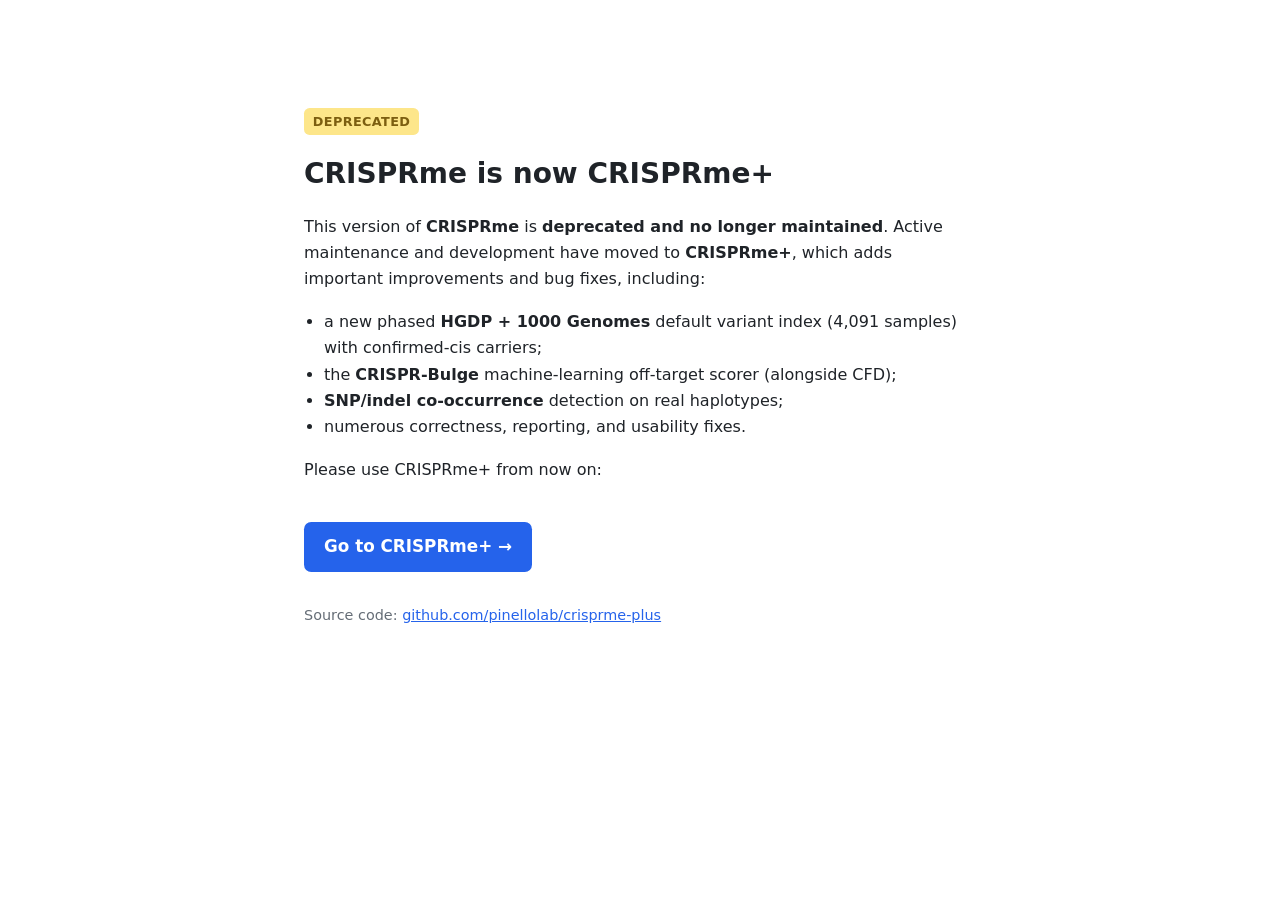
==== commit 170aeaf1: "site: CRISPRme deprecated — CRISPRme+ is the actively maintained successor (deprecation notice + lin" ====
--- a/docs/index.html
+++ b/docs/index.html
@@ -3,24 +3,33 @@
 <head>
   <meta charset="utf-8">
   <meta name="viewport" content="width=device-width, initial-scale=1">
-  <title>CRISPRme is now CRISPRme+</title>
+  <title>CRISPRme is deprecated — now CRISPRme+</title>
   <link rel="canonical" href="https://pinellolab.github.io/crisprme-plus/">
-  <meta http-equiv="refresh" content="3; url=https://pinellolab.github.io/crisprme-plus/">
   <style>
-    body{font-family:system-ui,-apple-system,Segoe UI,Roboto,sans-serif;max-width:40rem;margin:16vh auto;padding:0 1.5rem;line-height:1.6;color:#222}
-    h1{font-size:1.6rem;margin-bottom:.4rem}
-    a.button{display:inline-block;margin-top:1.2rem;padding:.6rem 1.1rem;background:#2563eb;color:#fff;border-radius:.45rem;text-decoration:none;font-weight:600}
-    .muted{color:#666;font-size:.92rem;margin-top:1.4rem}
+    body{font-family:system-ui,-apple-system,Segoe UI,Roboto,sans-serif;max-width:42rem;margin:12vh auto;padding:0 1.5rem;line-height:1.65;color:#1f2328}
+    h1{font-size:1.75rem;margin:0 0 .5rem}
+    .badge{display:inline-block;background:#fde68a;color:#7c5e10;font-size:.8rem;font-weight:700;letter-spacing:.03em;text-transform:uppercase;padding:.2rem .55rem;border-radius:.35rem;margin-bottom:1rem}
+    ul{margin:.4rem 0 0;padding-left:1.25rem}
+    a.button{display:inline-block;margin:1.4rem 0 .4rem;padding:.7rem 1.25rem;background:#2563eb;color:#fff;border-radius:.45rem;text-decoration:none;font-weight:600;font-size:1.05rem}
+    a.button:hover{background:#1d4ed8}
+    .muted{color:#656d76;font-size:.9rem;margin-top:1.6rem}
+    .muted a{color:#2563eb}
   </style>
 </head>
 <body>
+  <span class="badge">Deprecated</span>
   <h1>CRISPRme is now CRISPRme+</h1>
-  <p>CRISPRme is <strong>not deprecated</strong> &mdash; active development continues as
-     <strong>CRISPRme+</strong>, with a new phased HGDP&nbsp;+&nbsp;1000&nbsp;Genomes default
-     index, the CRISPR-Bulge off-target scorer, and SNP/indel co-occurrence detection.
-     This page has moved.</p>
-  <p>Redirecting you to the current site&hellip; if it doesn&rsquo;t load automatically:</p>
+  <p>This version of <strong>CRISPRme</strong> is <strong>deprecated and no longer
+     maintained</strong>. Active maintenance and development have moved to
+     <strong>CRISPRme+</strong>, which adds important improvements and bug fixes, including:</p>
+  <ul>
+    <li>a new phased <strong>HGDP&nbsp;+&nbsp;1000&nbsp;Genomes</strong> default variant index (4,091 samples) with confirmed-cis carriers;</li>
+    <li>the <strong>CRISPR-Bulge</strong> machine-learning off-target scorer (alongside CFD);</li>
+    <li><strong>SNP/indel co-occurrence</strong> detection on real haplotypes;</li>
+    <li>numerous correctness, reporting, and usability fixes.</li>
+  </ul>
+  <p>Please use CRISPRme+ from now on:</p>
   <a class="button" href="https://pinellolab.github.io/crisprme-plus/">Go to CRISPRme+ &rarr;</a>
-  <p class="muted">Code: <a href="https://github.com/pinellolab/crisprme-plus">github.com/pinellolab/crisprme-plus</a></p>
+  <p class="muted">Source code: <a href="https://github.com/pinellolab/crisprme-plus">github.com/pinellolab/crisprme-plus</a></p>
 </body>
 </html>
